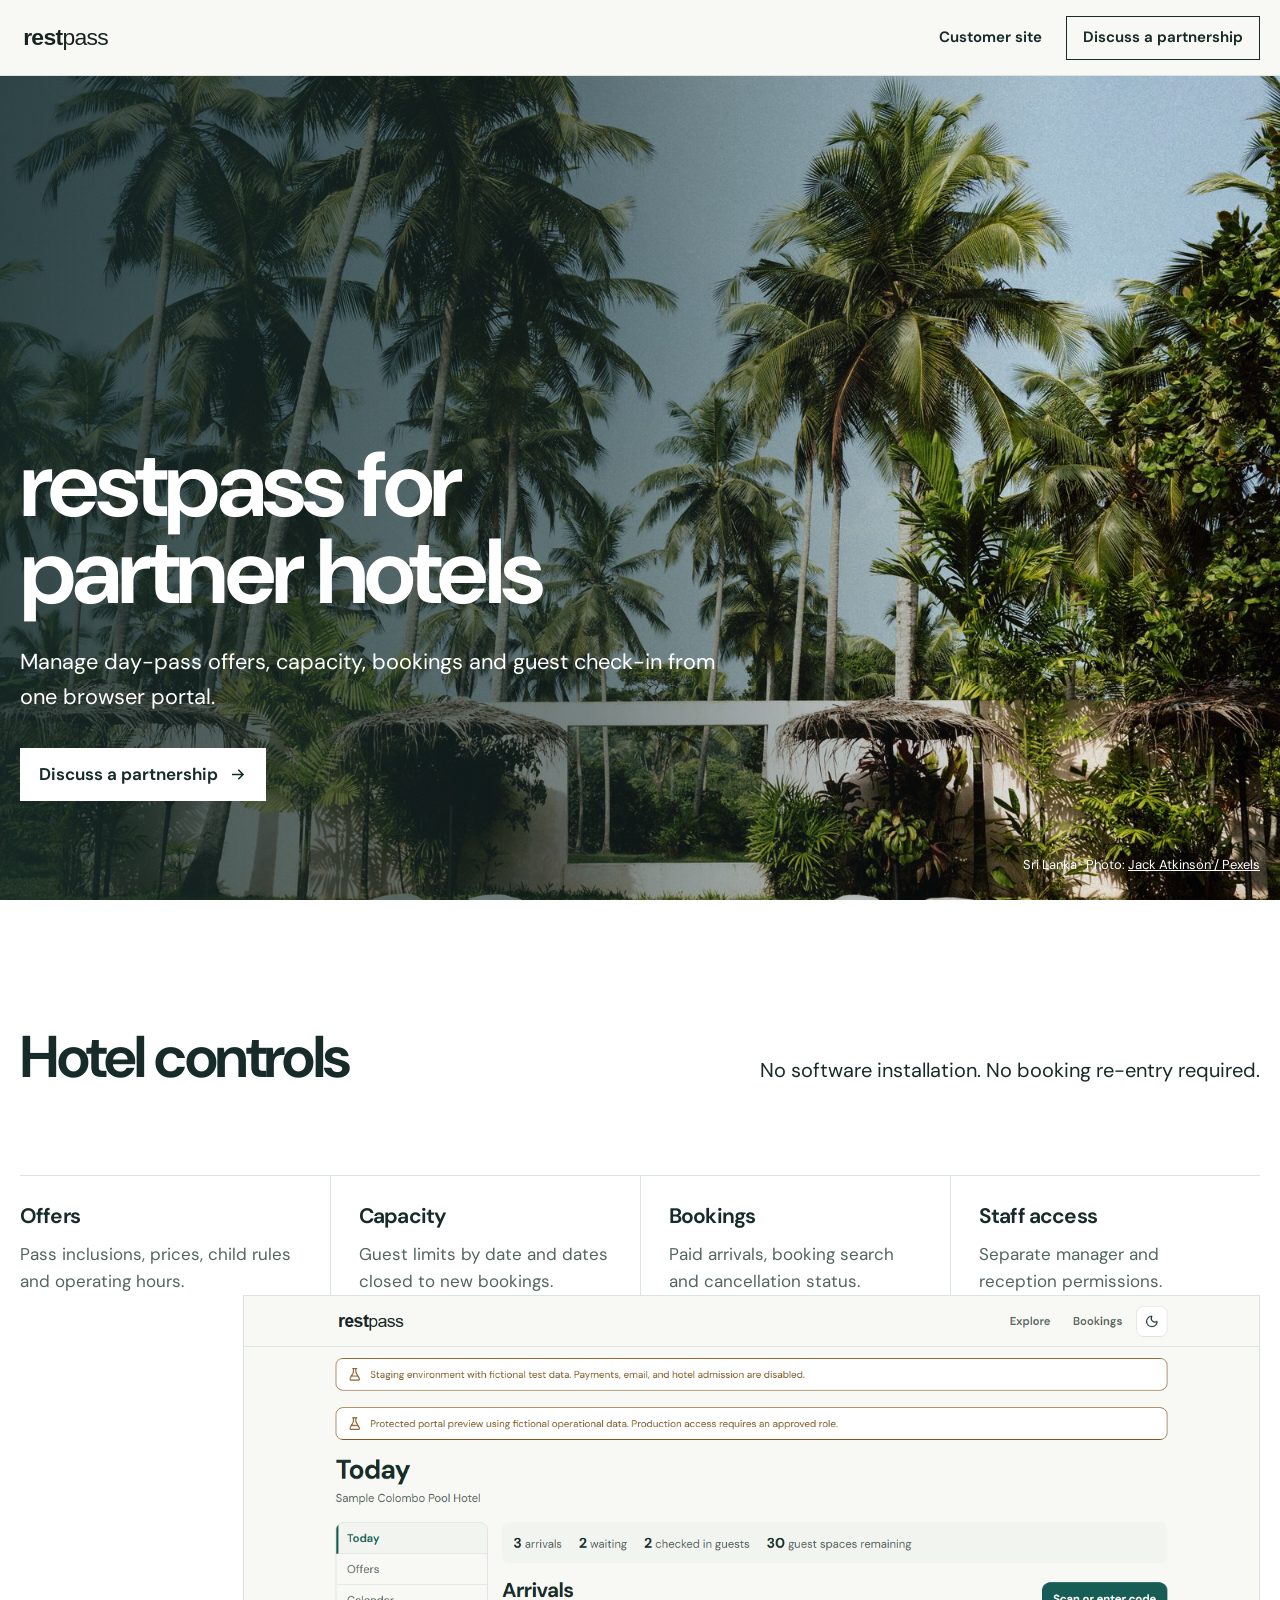
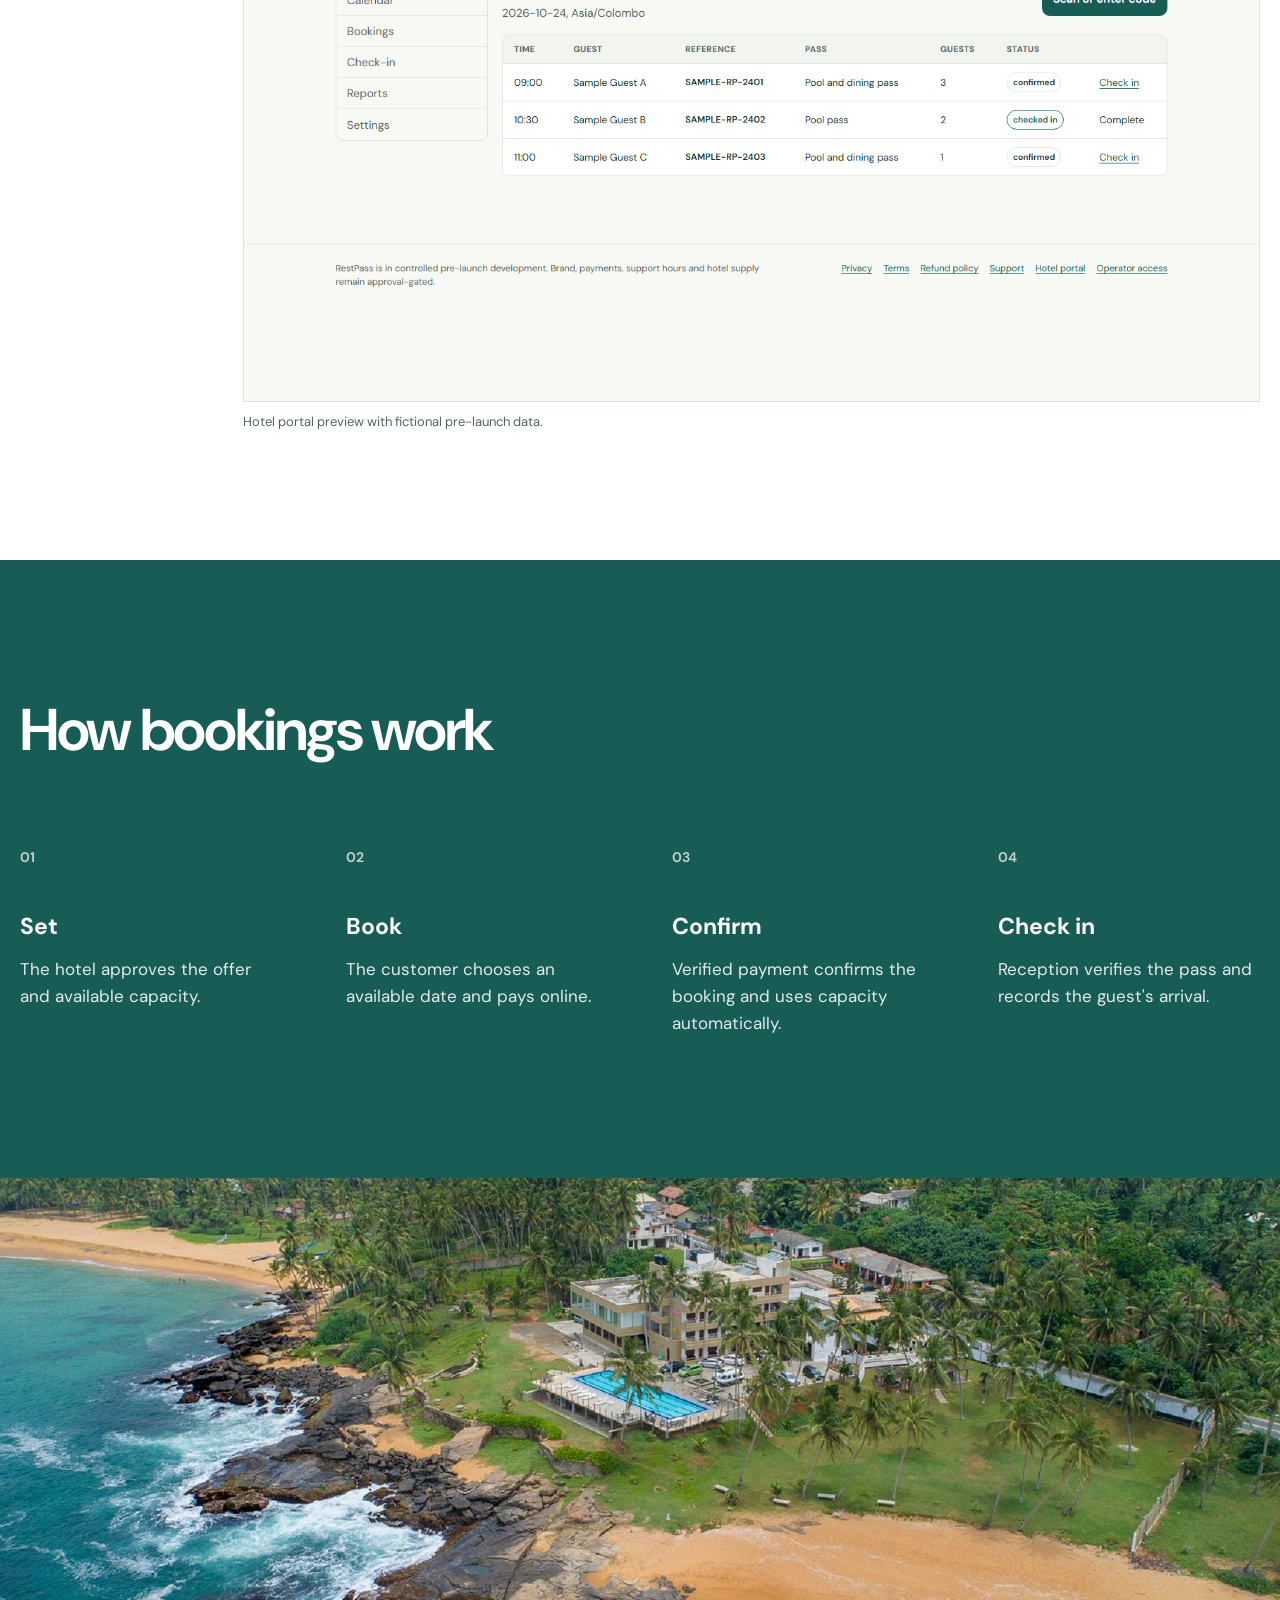
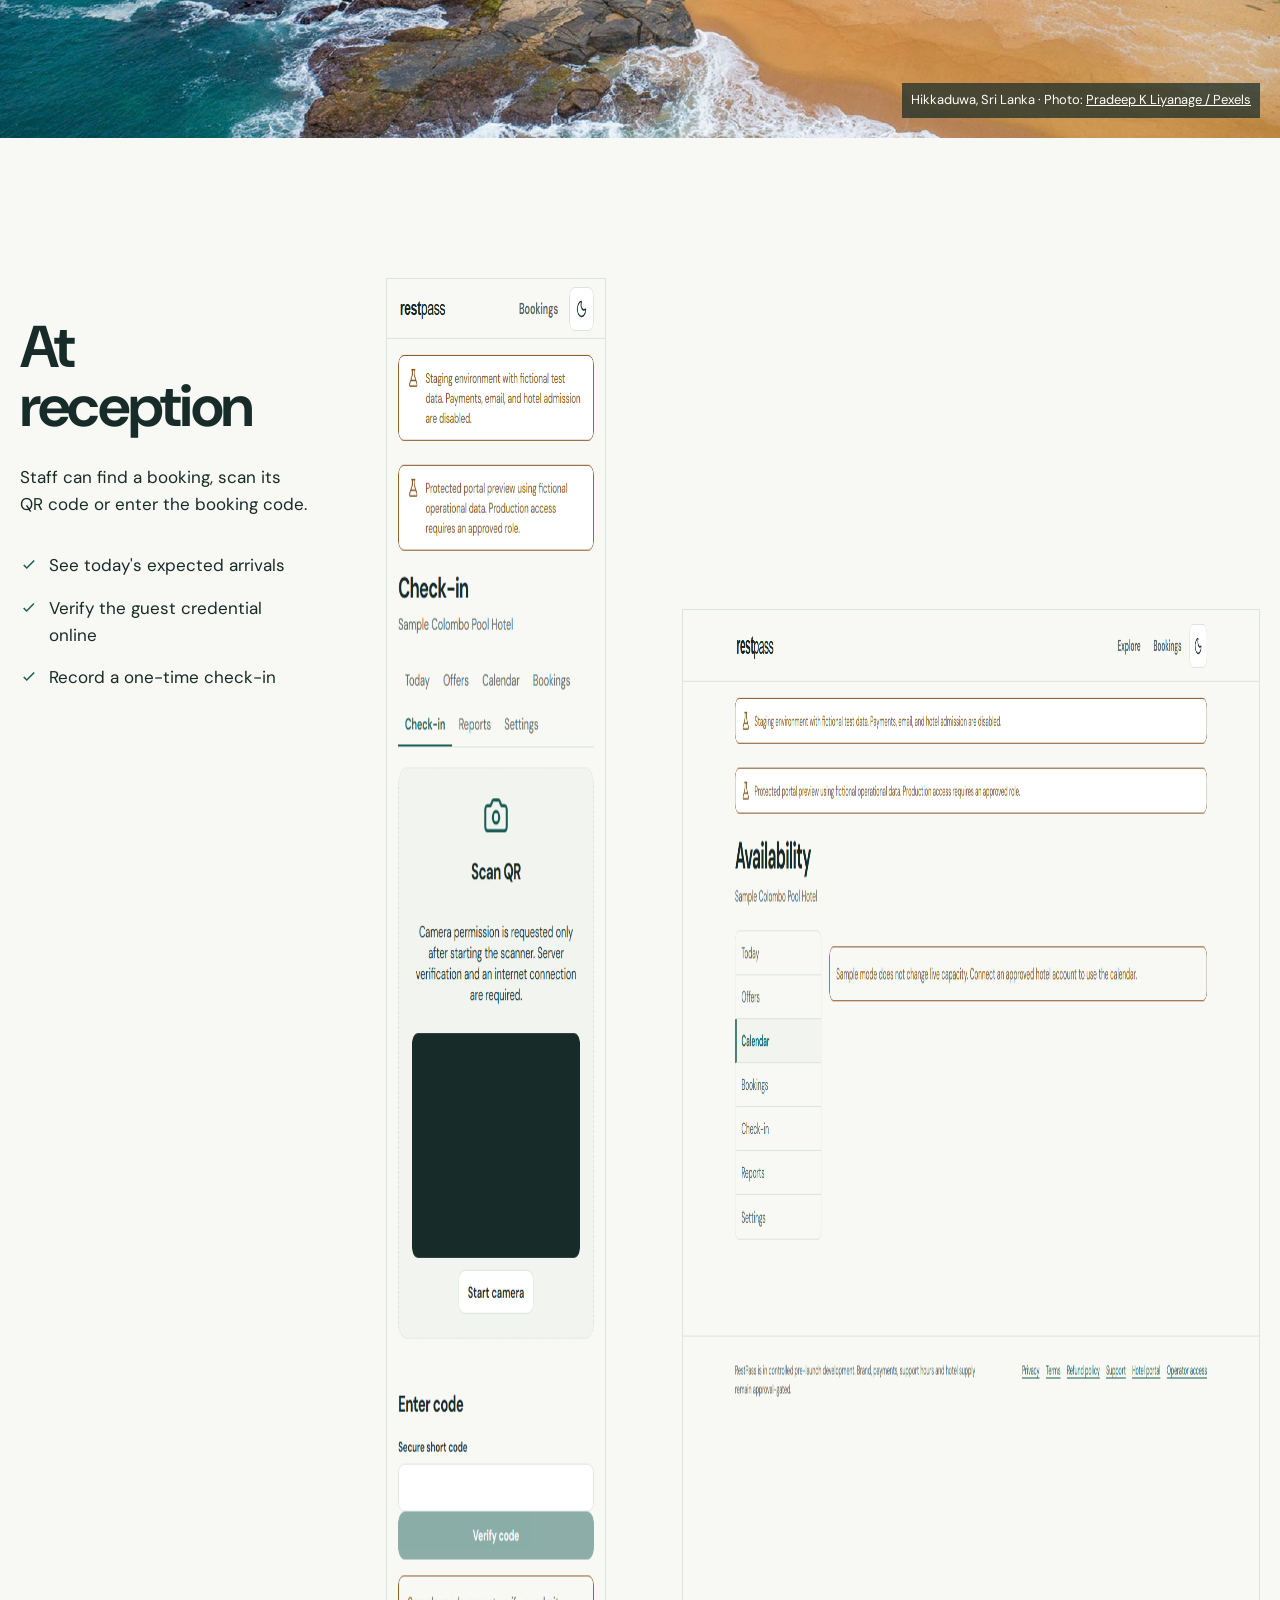
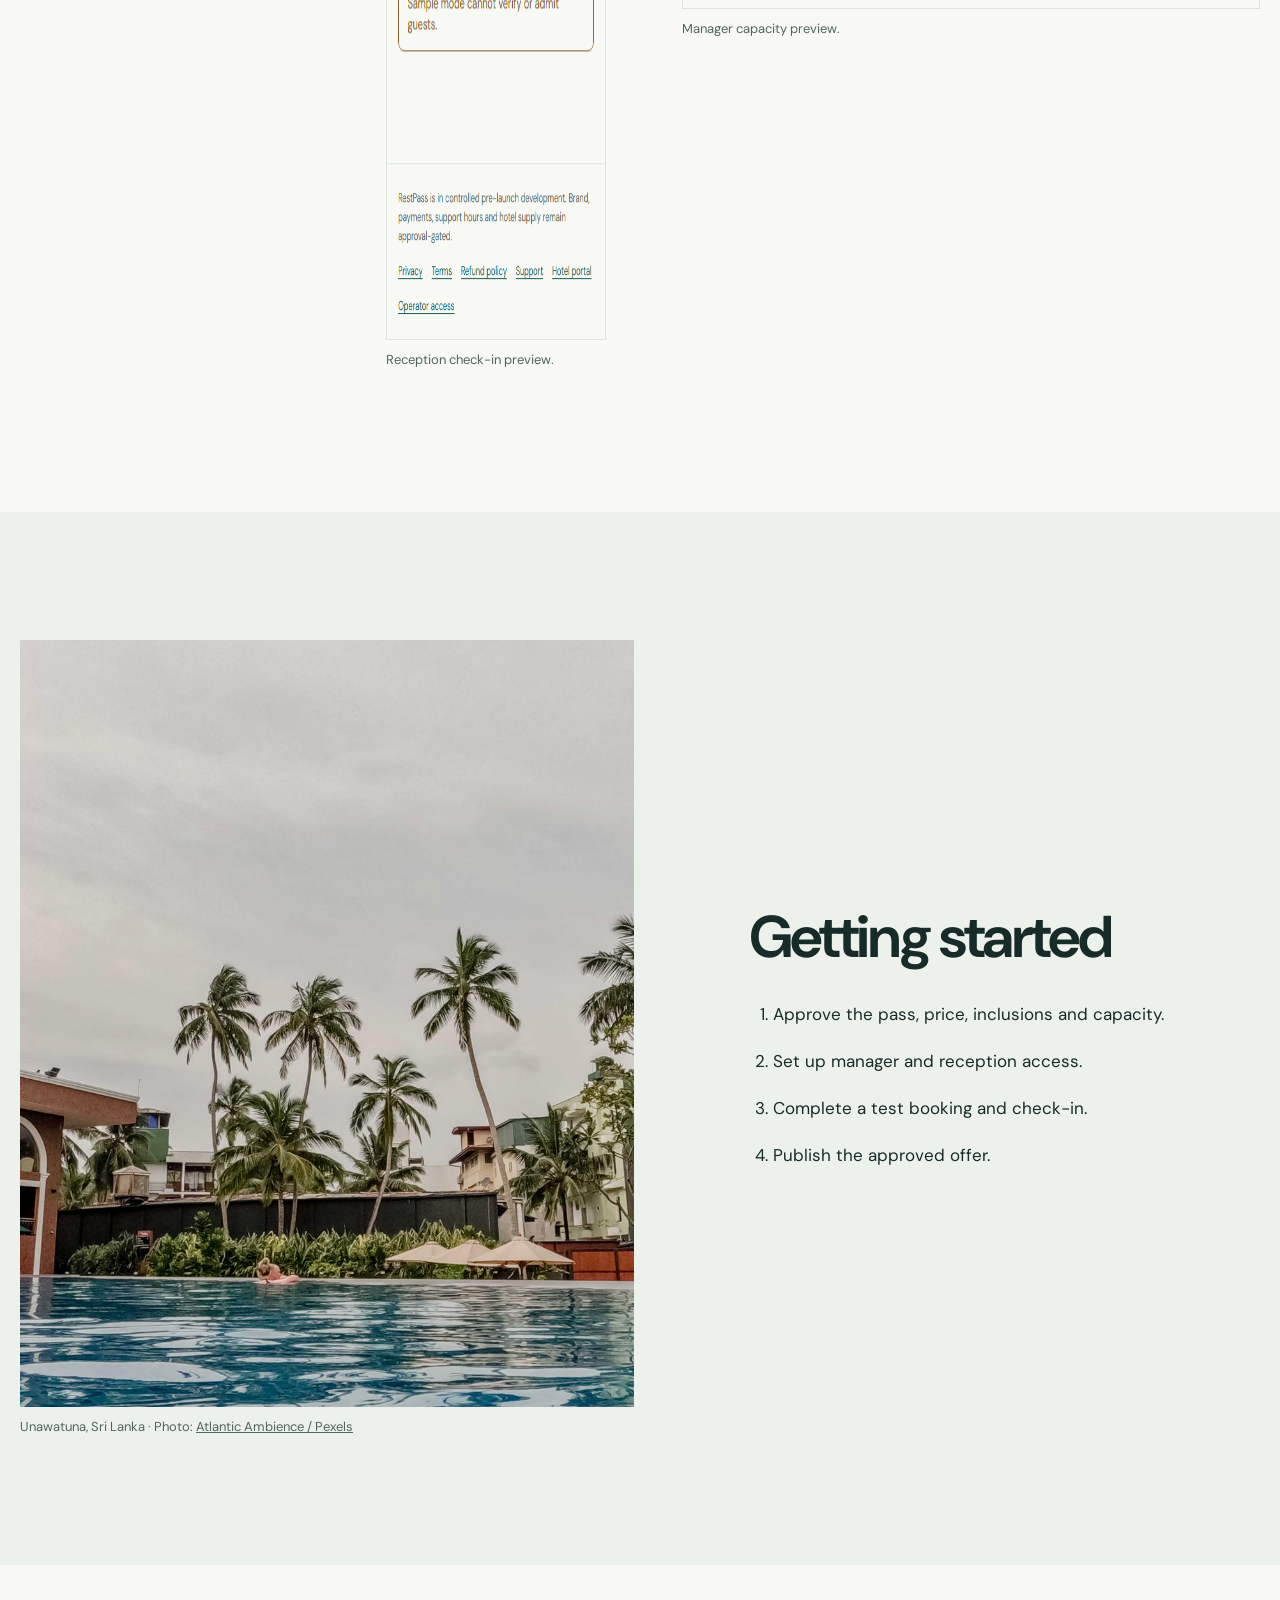
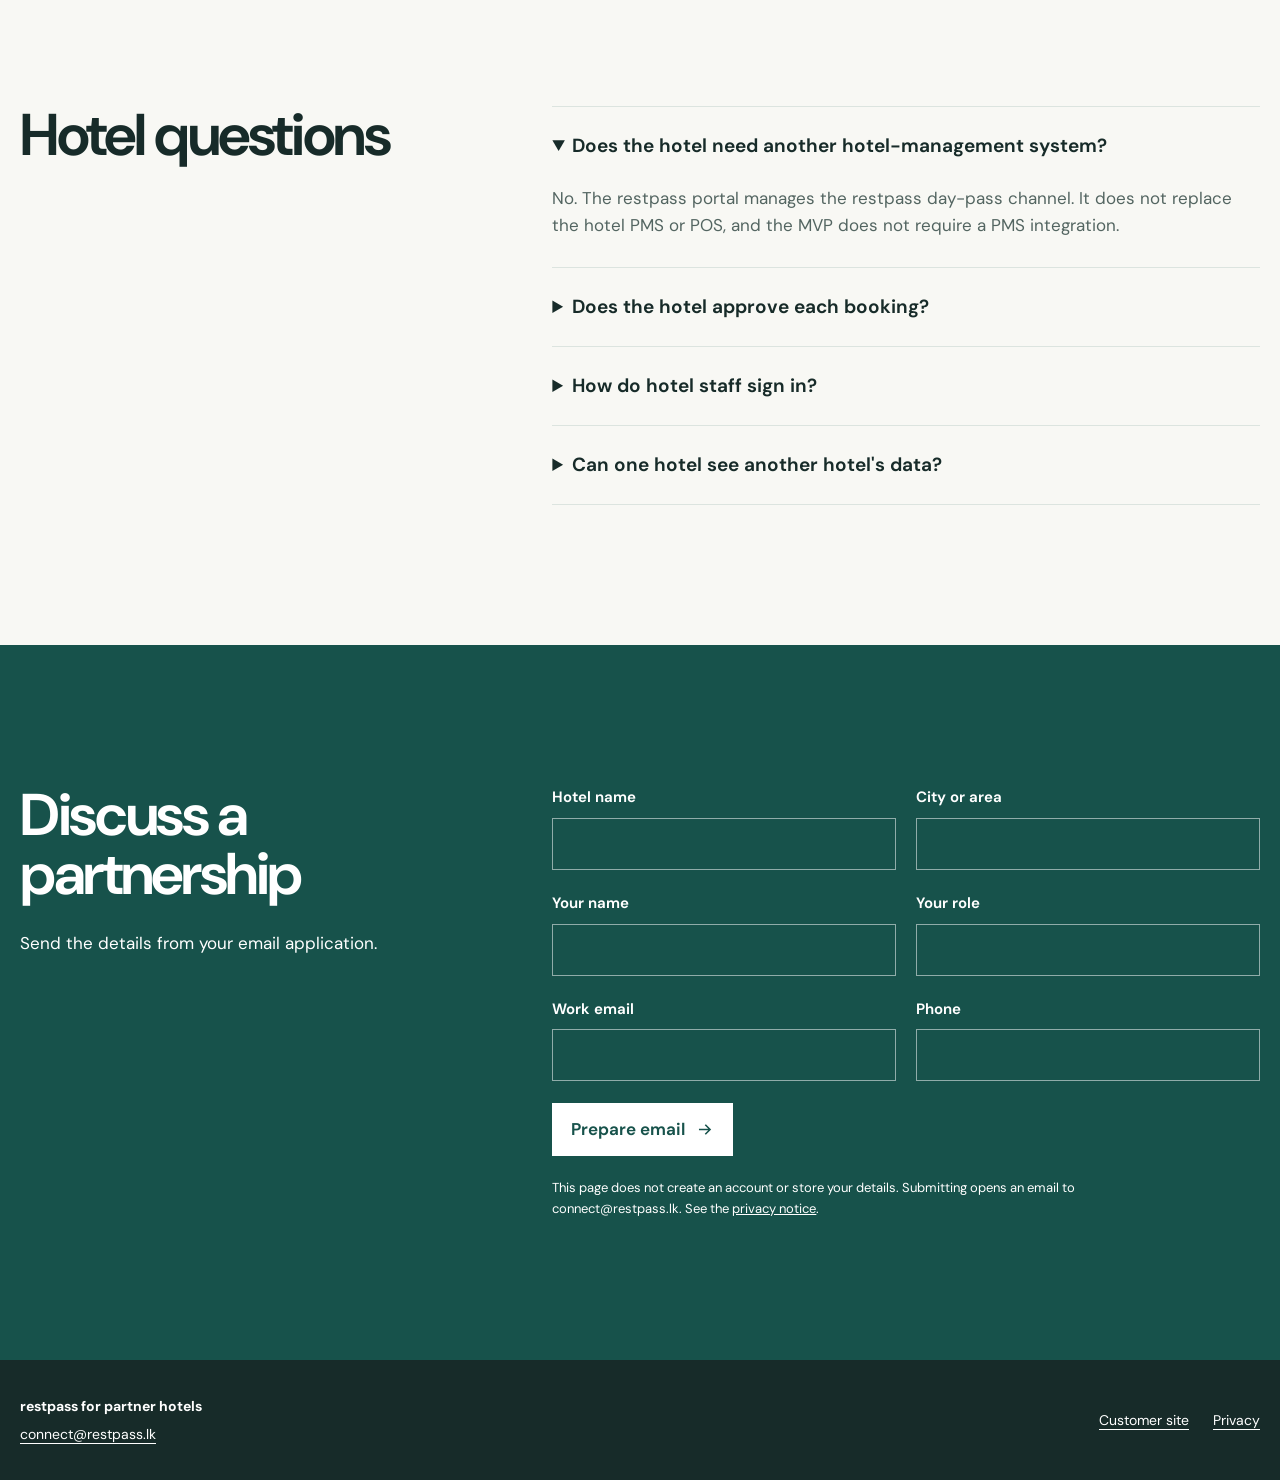
==== partners/index.html @ 86beca71 "feat: publish hotel partner page" ====
<!doctype html>
<html lang="en">
<head>
  <meta charset="utf-8">
  <meta name="viewport" content="width=device-width, initial-scale=1">
  <meta name="theme-color" content="#175d55">
  <meta name="description" content="restpass for partner hotels. Manage day-pass offers, capacity, bookings and guest check-in from one browser portal.">
  <meta property="og:type" content="website">
  <meta property="og:title" content="restpass for partner hotels">
  <meta property="og:description" content="Manage day-pass offers, capacity, bookings and guest check-in from one browser portal.">
  <meta property="og:image" content="https://www.restpass.lk/partners/assets/hotel-sri-lanka-palms-1600x1200.jpg">
  <meta property="og:image:alt" content="Palm-lined garden at a resort in Sri Lanka">
  <meta property="og:url" content="https://www.restpass.lk/partners/">
  <link rel="canonical" href="https://www.restpass.lk/partners/">
  <link rel="icon" href="data:image/svg+xml,%3Csvg xmlns='http://www.w3.org/2000/svg' viewBox='0 0 64 64'%3E%3Crect width='64' height='64' rx='14' fill='%23175d55'/%3E%3Ctext x='32' y='43' text-anchor='middle' font-family='Arial,sans-serif' font-size='35' font-weight='700' fill='white'%3Er%3C/text%3E%3C/svg%3E">
  <title>restpass for partner hotels</title>
  <link rel="preconnect" href="https://fonts.googleapis.com">
  <link rel="preconnect" href="https://fonts.gstatic.com" crossorigin>
  <link href="https://fonts.googleapis.com/css2?family=DM+Sans:wght@400;500;600;700&amp;display=swap" rel="stylesheet">
  <link rel="stylesheet" href="partners.css">
</head>
<body>
  <a class="partner-skip-link" href="#partner-main">Skip to content</a>
  <div class="partner-shell" id="partner-top">
    <header class="partner-header">
      <a class="partner-wordmark" href="/" aria-label="restpass home">
        <img src="assets/restpass-wordmark.svg" width="760" height="180" alt="restpass">
      </a>
      <nav class="partner-nav" aria-label="Hotel partner navigation">
        <a class="partner-nav__secondary" href="/">Customer site</a>
        <a class="partner-nav__action" href="#hotel-partnership">Discuss a partnership</a>
      </nav>
    </header>

    <main class="partner-main" id="partner-main">
      <section class="partner-corporate-hero">
        <picture class="partner-corporate-hero__media">
          <source media="(max-width: 700px)" srcset="assets/hotel-sri-lanka-palms-720x900.jpg">
          <img src="assets/hotel-sri-lanka-palms-1600x1200.jpg" width="1600" height="1200" alt="Palm-lined garden at a resort in Sri Lanka" fetchpriority="high">
        </picture>
        <div class="partner-corporate-hero__shade" aria-hidden="true"></div>
        <div class="partner-corporate-hero__copy">
          <h1>restpass for partner hotels</h1>
          <p>Manage day-pass offers, capacity, bookings and guest check-in from one browser portal.</p>
          <div class="partner-actions">
            <a class="partner-button partner-button--hero" href="#hotel-partnership">Discuss a partnership
              <svg viewBox="0 0 24 24" fill="none" stroke="currentColor" stroke-width="2" aria-hidden="true"><path d="M5 12h14M13 6l6 6-6 6"/></svg>
            </a>
          </div>
        </div>
        <p class="partner-photo-credit">Sri Lanka · Photo: <a href="https://www.pexels.com/photo/palm-trees-in-exotic-resort-24613560/" target="_blank" rel="noopener noreferrer">Jack Atkinson / Pexels</a></p>
      </section>

      <section class="partner-controls partner-pad" aria-labelledby="partner-controls-heading">
        <header>
          <h2 id="partner-controls-heading">Hotel controls</h2>
          <p>No software installation. No booking re-entry required.</p>
        </header>
        <div class="partner-controls__list">
          <article><h3>Offers</h3><p>Pass inclusions, prices, child rules and operating hours.</p></article>
          <article><h3>Capacity</h3><p>Guest limits by date and dates closed to new bookings.</p></article>
          <article><h3>Bookings</h3><p>Paid arrivals, booking search and cancellation status.</p></article>
          <article><h3>Staff access</h3><p>Separate manager and reception permissions.</p></article>
        </div>
        <figure class="partner-controls__portal">
          <img src="assets/portal-today-desktop.png" width="1440" height="1000" alt="restpass hotel portal showing today's paid arrivals" loading="lazy">
          <figcaption>Hotel portal preview with fictional pre-launch data.</figcaption>
        </figure>
      </section>

      <section class="partner-booking partner-pad" aria-labelledby="partner-booking-heading">
        <header><h2 id="partner-booking-heading">How bookings work</h2></header>
        <ol>
          <li><strong>Set</strong><p>The hotel approves the offer and available capacity.</p></li>
          <li><strong>Book</strong><p>The customer chooses an available date and pays online.</p></li>
          <li><strong>Confirm</strong><p>Verified payment confirms the booking and uses capacity automatically.</p></li>
          <li><strong>Check in</strong><p>Reception verifies the pass and records the guest's arrival.</p></li>
        </ol>
      </section>

      <figure class="partner-property-image">
        <picture>
          <source media="(max-width: 700px)" srcset="assets/hotel-hikkaduwa-aerial-720x960.jpg">
          <img src="assets/hotel-hikkaduwa-aerial-1920x1200.jpg" width="1920" height="1200" alt="Aerial view of a hotel and coastline in Hikkaduwa, Sri Lanka" loading="lazy">
        </picture>
        <figcaption>Hikkaduwa, Sri Lanka · Photo: <a href="https://www.pexels.com/photo/aerial-view-of-new-ocean-hill-hotel-and-coast-hikkaduwa-sri-lanka-10256408/" target="_blank" rel="noopener noreferrer">Pradeep K Liyanage / Pexels</a></figcaption>
      </figure>

      <section class="partner-operations partner-pad" aria-labelledby="reception-heading">
        <div>
          <h2 id="reception-heading">At reception</h2>
          <p>Staff can find a booking, scan its QR code or enter the booking code.</p>
          <ul>
            <li><svg viewBox="0 0 24 24" fill="none" stroke="currentColor" stroke-width="2" aria-hidden="true"><path d="m5 12 4 4L19 6"/></svg>See today's expected arrivals</li>
            <li><svg viewBox="0 0 24 24" fill="none" stroke="currentColor" stroke-width="2" aria-hidden="true"><path d="m5 12 4 4L19 6"/></svg>Verify the guest credential online</li>
            <li><svg viewBox="0 0 24 24" fill="none" stroke="currentColor" stroke-width="2" aria-hidden="true"><path d="m5 12 4 4L19 6"/></svg>Record a one-time check-in</li>
          </ul>
        </div>
        <figure>
          <img src="assets/portal-check-in-mobile.png" width="390" height="1662" alt="Mobile hotel portal check-in screen with QR and booking-code options" loading="lazy">
          <figcaption>Reception check-in preview.</figcaption>
        </figure>
        <figure>
          <img src="assets/portal-calendar-desktop.png" width="1440" height="1000" alt="Hotel portal calendar for day-pass capacity" loading="lazy">
          <figcaption>Manager capacity preview.</figcaption>
        </figure>
      </section>

      <section class="partner-start partner-pad" aria-labelledby="getting-started-heading">
        <figure class="partner-start__image">
          <picture>
            <source media="(max-width: 700px)" srcset="assets/hotel-unawatuna-pool-720x900.jpg">
            <img src="assets/hotel-unawatuna-pool-1600x1200.jpg" width="1600" height="1200" alt="Pool at a resort in Unawatuna, Sri Lanka" loading="lazy">
          </picture>
          <figcaption>Unawatuna, Sri Lanka · Photo: <a href="https://www.pexels.com/photo/brown-wooden-house-near-swimming-pool-12061246/" target="_blank" rel="noopener noreferrer">Atlantic Ambience / Pexels</a></figcaption>
        </figure>
        <div class="partner-start__copy">
          <h2 id="getting-started-heading">Getting started</h2>
          <ol>
            <li>Approve the pass, price, inclusions and capacity.</li>
            <li>Set up manager and reception access.</li>
            <li>Complete a test booking and check-in.</li>
            <li>Publish the approved offer.</li>
          </ol>
        </div>
      </section>

      <section class="partner-faq partner-pad" aria-labelledby="hotel-questions-heading">
        <header><h2 id="hotel-questions-heading">Hotel questions</h2></header>
        <div>
          <details open><summary>Does the hotel need another hotel-management system?</summary><p>No. The restpass portal manages the restpass day-pass channel. It does not replace the hotel PMS or POS, and the MVP does not require a PMS integration.</p></details>
          <details><summary>Does the hotel approve each booking?</summary><p>No. The hotel approves the offer and capacity in advance. Eligible paid bookings confirm automatically while capacity is available.</p></details>
          <details><summary>How do hotel staff sign in?</summary><p>Approved staff use their individual work email. Access is assigned by hotel and role. There is no public hotel self-registration.</p></details>
          <details><summary>Can one hotel see another hotel's data?</summary><p>No. Hotel membership and role are checked on the server, and database access is limited to the approved hotel.</p></details>
        </div>
      </section>

      <section class="partner-application partner-pad" id="hotel-partnership" aria-labelledby="partnership-heading">
        <div><h2 id="partnership-heading">Discuss a partnership</h2><p>Send the details from your email application.</p></div>
        <form class="partner-application__form" id="partnerApplication">
          <label>Hotel name<input name="hotelName" autocomplete="organization" required></label>
          <label>City or area<input name="city" autocomplete="address-level2" required></label>
          <label>Your name<input name="contactName" autocomplete="name" required></label>
          <label>Your role<input name="role" autocomplete="organization-title" required></label>
          <label>Work email<input name="email" type="email" autocomplete="email" required></label>
          <label>Phone<input name="phone" type="tel" autocomplete="tel" required></label>
          <button class="partner-button partner-button--light" type="submit">Prepare email
            <svg viewBox="0 0 24 24" fill="none" stroke="currentColor" stroke-width="2" aria-hidden="true"><path d="M5 12h14M13 6l6 6-6 6"/></svg>
          </button>
          <p class="partner-form-note">This page does not create an account or store your details. Submitting opens an email to connect@restpass.lk. See the <a href="/privacy.html">privacy notice</a>.</p>
        </form>
      </section>
    </main>

    <footer class="partner-footer">
      <div>
        <strong>restpass for partner hotels</strong>
        <a href="mailto:connect@restpass.lk">connect@restpass.lk</a>
      </div>
      <nav aria-label="Partner footer navigation">
        <a href="/">Customer site</a>
        <a href="/privacy.html">Privacy</a>
      </nav>
    </footer>
  </div>

  <script>
    document.getElementById('partnerApplication').addEventListener('submit', function (event) {
      event.preventDefault();
      const data = new FormData(event.currentTarget);
      const hotelName = String(data.get('hotelName') || '').trim();
      const body = [
        'Hello restpass,',
        '',
        'I would like to discuss a hotel partnership.',
        '',
        'Hotel: ' + hotelName,
        'City: ' + String(data.get('city') || '').trim(),
        'Contact: ' + String(data.get('contactName') || '').trim(),
        'Role: ' + String(data.get('role') || '').trim(),
        'Work email: ' + String(data.get('email') || '').trim(),
        'Phone: ' + String(data.get('phone') || '').trim()
      ].join('\n');
      window.location.href = 'mailto:connect@restpass.lk?subject=' + encodeURIComponent('Hotel partnership enquiry: ' + hotelName) + '&body=' + encodeURIComponent(body);
    });
  </script>
</body>
</html>
---- partners/partners.css ----
:root {
  --color-bg: #f8f8f4;
  --color-surface: #ffffff;
  --color-surface-raised: #edf1eb;
  --color-text: #172b29;
  --color-text-muted: #536561;
  --color-brand: #175d55;
  --color-on-brand: #ffffff;
  --color-border: #dce4df;
  --color-accent: #8b5734;
  color-scheme: light;
  font-family: "DM Sans", system-ui, -apple-system, "Segoe UI", sans-serif;
  font-synthesis: none;
  font-optical-sizing: auto;
  background: var(--color-bg);
}

* { box-sizing: border-box; }
html { scroll-behavior: smooth; }
body { margin: 0; background: var(--color-bg); color: var(--color-text); }
button,
input { font: inherit; }
.partner-skip-link {
  position: fixed;
  top: 10px;
  left: 10px;
  z-index: 100;
  transform: translateY(-180%);
  padding: 10px 14px;
  background: var(--color-surface);
  color: var(--color-text);
}
.partner-skip-link:focus { transform: translateY(0); }

.partner-shell {
  --partner-paper: var(--color-bg);
  --partner-surface: var(--color-surface);
  --partner-soft: var(--color-surface-raised);
  --partner-ink: var(--color-text);
  --partner-muted: var(--color-text-muted);
  --partner-green: var(--color-brand);
  --partner-green-dark: color-mix(in srgb, var(--color-brand) 78%, var(--color-text));
  --partner-light: var(--color-on-brand);
  --partner-line: var(--color-border);
  --partner-edge: max(20px, calc((100vw - 1440px) / 2 + 40px));
  min-height: 100vh;
  background: var(--partner-paper);
  color: var(--partner-ink);
  font-size: 17px;
  line-height: 1.58;
  overflow: clip;
}

.partner-shell *,
.partner-shell *::before,
.partner-shell *::after { box-sizing: border-box; }

.partner-shell h1,
.partner-shell h2,
.partner-shell h3,
.partner-shell p,
.partner-shell figure { margin-top: 0; }

.partner-shell h1,
.partner-shell h2,
.partner-shell h3 {
  color: inherit;
  font-weight: 650;
  letter-spacing: -.04em;
}

.partner-shell h1 { line-height: .94; }
.partner-shell h2 { font-size: clamp(36px, 4.6vw, 68px); line-height: 1; }
.partner-shell h3 { font-size: 21px; line-height: 1.2; }
.partner-shell p { max-width: 62ch; }
.partner-shell a { color: inherit; }
.partner-shell img { display: block; max-width: 100%; }
.partner-pad { padding-inline: var(--partner-edge); }

.partner-header {
  min-height: 76px;
  padding: 14px var(--partner-edge);
  display: flex;
  align-items: center;
  justify-content: space-between;
  gap: 24px;
  border-bottom: 1px solid var(--partner-line);
  background: var(--partner-paper);
}

.partner-wordmark { display: inline-flex; flex: 0 0 auto; }
.partner-wordmark img { width: 132px; height: auto; }
.partner-nav { display: flex; align-items: center; gap: 24px; }
.partner-nav a {
  min-height: 44px;
  display: inline-flex;
  align-items: center;
  justify-content: center;
  font-size: 15px;
  font-weight: 650;
  text-decoration: none;
}
.partner-nav__action { padding: 0 16px; border: 1px solid currentColor; }
.partner-main { min-height: 60vh; }

.partner-corporate-hero {
  position: relative;
  min-height: calc(100svh - 76px);
  display: flex;
  align-items: flex-end;
  background: var(--partner-ink);
  color: var(--partner-light);
  isolation: isolate;
}
.partner-corporate-hero__media,
.partner-corporate-hero__media img,
.partner-corporate-hero__shade {
  position: absolute;
  inset: 0;
  width: 100%;
  height: 100%;
}
.partner-corporate-hero__media { z-index: -2; }
.partner-corporate-hero__media img { max-width: none; object-fit: cover; object-position: center 56%; }
.partner-corporate-hero__shade {
  z-index: -1;
  background: linear-gradient(90deg, color-mix(in srgb, var(--partner-ink) 84%, transparent), color-mix(in srgb, var(--partner-ink) 58%, transparent) 46%, color-mix(in srgb, var(--partner-ink) 8%, transparent) 82%);
}
.partner-corporate-hero__copy {
  width: min(760px, 70vw);
  padding: clamp(84px, 12vh, 150px) var(--partner-edge) clamp(88px, 11vh, 140px);
}
.partner-corporate-hero__copy h1 {
  max-width: 8.5ch;
  margin-bottom: 30px;
  font-size: clamp(62px, 7.2vw, 108px);
}
.partner-corporate-hero__copy > p { margin-bottom: 34px; font-size: clamp(19px, 1.7vw, 24px); }
.partner-photo-credit {
  position: absolute;
  right: var(--partner-edge);
  bottom: 24px;
  margin: 0;
  font-size: 13px;
  text-align: right;
}
.partner-actions { display: flex; flex-wrap: wrap; align-items: center; gap: 14px 24px; }
.partner-button {
  min-height: 52px;
  width: fit-content;
  padding: 12px 18px;
  border: 1px solid var(--partner-green);
  border-radius: 0;
  background: var(--partner-green);
  color: var(--partner-light);
  display: inline-flex;
  align-items: center;
  justify-content: center;
  gap: 10px;
  font: inherit;
  font-weight: 650;
  text-decoration: none;
  cursor: pointer;
}
.partner-shell a.partner-button { color: var(--partner-light); }
.partner-button svg,
.partner-text-link svg { width: 19px; height: 19px; flex: 0 0 auto; }
.partner-text-link {
  min-height: 44px;
  width: fit-content;
  display: inline-flex;
  align-items: center;
  gap: 9px;
  font-weight: 650;
  text-underline-offset: 5px;
}
.partner-shell a.partner-button--hero { border-color: var(--partner-light); background: var(--partner-light); color: var(--partner-ink); }
.partner-corporate-hero .partner-text-link { color: var(--partner-light); }
.partner-controls__portal figcaption,
.partner-operations figcaption {
  margin-top: 10px;
  color: var(--partner-muted);
  font-size: 13px;
}

.partner-controls {
  padding-block: clamp(84px, 10vw, 140px);
  background: var(--partner-surface);
}
.partner-controls > header {
  margin-bottom: clamp(54px, 7vw, 88px);
  display: grid;
  grid-template-columns: 1fr 1fr;
  gap: 32px;
  align-items: end;
}
.partner-controls > header h2,
.partner-controls > header p { margin-bottom: 0; }
.partner-controls > header p { justify-self: end; font-size: 20px; }
.partner-controls__list {
  display: grid;
  grid-template-columns: repeat(4, minmax(0, 1fr));
  gap: 0;
  border-top: 1px solid var(--partner-line);
}
.partner-controls__list article { padding: 28px 28px 0 0; }
.partner-controls__list article + article { padding-left: 28px; border-left: 1px solid var(--partner-line); }
.partner-controls__list h3 { margin-bottom: 12px; }
.partner-controls__list p { margin-bottom: 0; color: var(--partner-muted); }
.partner-controls__portal { width: min(82%, 1160px); margin: clamp(68px, 8vw, 112px) 0 0 auto; }
.partner-controls__portal img { width: 100%; height: auto; border: 1px solid var(--partner-line); }

.partner-property-image { position: relative; margin: 0; background: var(--partner-ink); }
.partner-property-image picture { display: block; aspect-ratio: 16 / 7; overflow: hidden; }
.partner-property-image img { width: 100%; height: 100%; max-width: none; object-fit: cover; object-position: center 54%; }
.partner-property-image figcaption {
  position: absolute;
  right: var(--partner-edge);
  bottom: 20px;
  margin: 0;
  padding: 7px 9px;
  background: color-mix(in srgb, var(--partner-ink) 72%, transparent);
  color: var(--partner-light);
  font-size: 13px;
}

.partner-booking {
  padding-block: clamp(92px, 11vw, 156px);
  background: var(--partner-green);
  color: var(--partner-light);
}
.partner-booking header { margin-bottom: clamp(52px, 7vw, 86px); }
.partner-booking h2 { margin-bottom: 0; }
.partner-booking ol {
  margin: 0;
  padding: 0;
  display: grid;
  grid-template-columns: repeat(4, minmax(0, 1fr));
  gap: clamp(30px, 5vw, 76px);
  list-style: none;
  counter-reset: booking-step;
}
.partner-booking li { counter-increment: booking-step; }
.partner-booking li::before {
  content: counter(booking-step, decimal-leading-zero);
  display: block;
  margin-bottom: 40px;
  font-size: 14px;
  font-weight: 650;
  opacity: .72;
}
.partner-booking strong { display: block; margin-bottom: 12px; font-size: 23px; }
.partner-booking p { margin-bottom: 0; opacity: .88; }

.partner-operations {
  padding-block: clamp(90px, 11vw, 160px);
  display: grid;
  grid-template-columns: minmax(240px, 3fr) minmax(220px, 2fr) minmax(420px, 6fr);
  gap: clamp(36px, 6vw, 96px);
  align-items: center;
}
.partner-operations > div { align-self: start; padding-top: 40px; }
.partner-operations h2 { margin-bottom: 28px; }
.partner-operations ul { margin: 34px 0 0; padding: 0; display: grid; gap: 16px; list-style: none; }
.partner-operations li { display: flex; gap: 11px; align-items: flex-start; }
.partner-operations li svg { width: 18px; height: 18px; margin-top: 4px; color: var(--partner-green); }
.partner-operations figure { margin: 0; }
.partner-operations figure:nth-of-type(1) img {
  width: min(100%, 300px);
  margin-inline: auto;
  border: 1px solid var(--partner-line);
}
.partner-operations figure:nth-of-type(2) img { width: 100%; border: 1px solid var(--partner-line); }

.partner-start {
  padding-block: clamp(84px, 10vw, 140px);
  display: grid;
  grid-template-columns: 6fr 5fr;
  gap: clamp(46px, 9vw, 140px);
  align-items: center;
  background: var(--partner-soft);
}
.partner-start__image { margin: 0; }
.partner-start__image picture { display: block; aspect-ratio: 4 / 5; overflow: hidden; }
.partner-start__image img { width: 100%; height: 100%; max-width: none; object-fit: cover; }
.partner-start__image figcaption { margin-top: 10px; color: var(--partner-muted); font-size: 13px; }
.partner-start__copy { display: grid; gap: 34px; }
.partner-start h2 { margin-bottom: 0; }
.partner-start ol { margin: 0; padding-left: 24px; display: grid; gap: 20px; }

.partner-faq {
  padding-block: clamp(90px, 11vw, 160px);
  display: grid;
  grid-template-columns: 4fr 7fr;
  gap: clamp(50px, 10vw, 160px);
}
.partner-faq h2 { margin-bottom: 0; }
.partner-faq details { border-top: 1px solid var(--partner-line); }
.partner-faq details:last-child { border-bottom: 1px solid var(--partner-line); }
.partner-faq summary {
  padding: 24px 40px 24px 0;
  cursor: pointer;
  font-size: 19px;
  font-weight: 650;
}
.partner-faq details p { margin: 0 0 28px; color: var(--partner-muted); }

.partner-application {
  padding-block: clamp(92px, 11vw, 156px);
  display: grid;
  grid-template-columns: 4fr 7fr;
  gap: clamp(50px, 10vw, 160px);
  background: var(--partner-green-dark);
  color: var(--partner-light);
}
.partner-application h2 { max-width: 8ch; margin-bottom: 26px; }
.partner-application__form { display: grid; grid-template-columns: repeat(2, minmax(0, 1fr)); gap: 22px 20px; }
.partner-application__form label { display: grid; gap: 8px; font-size: 15px; font-weight: 650; }
.partner-application__form input {
  width: 100%;
  min-height: 52px;
  padding: 0 13px;
  border: 1px solid color-mix(in srgb, var(--partner-light) 52%, transparent);
  border-radius: 0;
  background: transparent;
  color: inherit;
  font: inherit;
}
.partner-button--light { border-color: var(--partner-light); background: var(--partner-light); color: var(--partner-green-dark); }
.partner-application__form .partner-button,
.partner-form-note { grid-column: 1 / -1; }
.partner-form-note { margin: 0; font-size: 13px; }

.partner-footer {
  min-height: 120px;
  padding: 30px var(--partner-edge);
  display: flex;
  align-items: center;
  justify-content: space-between;
  gap: 30px;
  background: var(--partner-ink);
  color: var(--partner-light);
  font-size: 14px;
}
.partner-footer > div { display: grid; gap: 5px; }
.partner-footer nav { display: flex; flex-wrap: wrap; gap: 12px 24px; }
.partner-footer a { text-underline-offset: 4px; }

.partner-shell a:focus-visible,
.partner-shell button:focus-visible,
.partner-shell input:focus-visible,
.partner-shell summary:focus-visible {
  outline: 3px solid var(--color-accent);
  outline-offset: 4px;
}

@media (hover: hover) and (pointer: fine) {
  .partner-button:hover { background: color-mix(in srgb, var(--partner-green) 82%, var(--partner-ink)); }
  .partner-button--hero:hover { background: var(--partner-soft); color: var(--partner-ink); }
  .partner-button--light:hover { background: var(--partner-soft); color: var(--partner-green-dark); }
  .partner-nav a:hover,
  .partner-text-link:hover,
  .partner-footer a:hover { text-decoration-thickness: 2px; }
}

@media (prefers-reduced-motion: no-preference) {
  .partner-corporate-hero__media,
  .partner-corporate-hero__copy { animation: partner-enter 520ms cubic-bezier(.22, 1, .36, 1) both; }
  .partner-corporate-hero__media { animation: partner-image-enter 900ms cubic-bezier(.22, 1, .36, 1) both; }
}
@keyframes partner-enter { from { opacity: 0; transform: translateY(12px); } }
@keyframes partner-image-enter { from { opacity: 0; transform: scale(1.025); } }

@media (max-width: 1000px) {
  .partner-controls__list { grid-template-columns: repeat(2, minmax(0, 1fr)); }
  .partner-controls__list article:nth-child(3) { padding-left: 0; border-left: 0; }
  .partner-controls__list article:nth-child(n + 3) { margin-top: 34px; border-top: 1px solid var(--partner-line); }
  .partner-operations { grid-template-columns: 1fr 1fr; }
  .partner-operations > div { grid-column: 1 / -1; max-width: 620px; padding-top: 0; }
  .partner-start,
  .partner-faq,
  .partner-application { grid-template-columns: 1fr 1.4fr; gap: 58px; }
}

@media (max-width: 700px) {
  .partner-shell { --partner-edge: 20px; font-size: 16px; }
  .partner-header { min-height: 68px; padding-block: 10px; }
  .partner-wordmark img { width: 116px; }
  .partner-nav { gap: 6px; }
  .partner-nav__secondary { display: none !important; }
  .partner-nav__action { min-height: 42px !important; padding-inline: 11px; font-size: 14px !important; }
  .partner-corporate-hero { min-height: calc(100svh - 68px); }
  .partner-corporate-hero__media img { object-position: center 54%; }
  .partner-corporate-hero__shade { background: linear-gradient(0deg, color-mix(in srgb, var(--partner-ink) 86%, transparent), color-mix(in srgb, var(--partner-ink) 28%, transparent) 72%); }
  .partner-corporate-hero__copy { width: 100%; padding: 80px 20px 112px; }
  .partner-corporate-hero__copy h1 { max-width: 8.5ch; margin-bottom: 24px; font-size: clamp(48px, 14.5vw, 64px); }
  .partner-corporate-hero__copy > p { margin-bottom: 28px; font-size: 18px; }
  .partner-photo-credit { right: 20px; bottom: 20px; max-width: calc(100% - 40px); }
  .partner-actions { align-items: flex-start; flex-direction: column; }
  .partner-actions .partner-button { width: 100%; }
  .partner-controls > header { grid-template-columns: 1fr; }
  .partner-controls > header p { justify-self: start; }
  .partner-controls__list { grid-template-columns: 1fr; }
  .partner-controls__list article,
  .partner-controls__list article + article,
  .partner-controls__list article:nth-child(3) { padding: 24px 0 0; margin-top: 24px; border-left: 0; border-top: 1px solid var(--partner-line); }
  .partner-controls__list article:first-child { margin-top: 0; border-top: 0; }
  .partner-controls__portal { width: 100%; margin-top: 56px; }
  .partner-booking ol { grid-template-columns: 1fr; gap: 44px; }
  .partner-booking li { display: grid; grid-template-columns: 54px 1fr; gap: 0 14px; }
  .partner-booking li::before { grid-row: 1 / 3; margin: 4px 0 0; }
  .partner-booking strong,
  .partner-booking p { grid-column: 2; }
  .partner-property-image picture { aspect-ratio: 4 / 5; }
  .partner-property-image img { object-position: center; }
  .partner-property-image figcaption { right: 20px; bottom: 16px; left: 20px; text-align: right; }
  .partner-operations { grid-template-columns: minmax(0, .65fr) minmax(0, 1.35fr); gap: 34px 18px; }
  .partner-operations figure:nth-of-type(1) img { width: 100%; }
  .partner-operations figcaption { font-size: 13px; }
  .partner-start,
  .partner-faq,
  .partner-application { grid-template-columns: 1fr; gap: 48px; }
  .partner-start__copy { grid-row: 1; }
  .partner-start__image { grid-row: 2; }
  .partner-application h2 { max-width: none; }
  .partner-application__form { grid-template-columns: 1fr; }
  .partner-application__form .partner-button,
  .partner-form-note { grid-column: 1; }
  .partner-footer { align-items: flex-start; flex-direction: column; }
  .partner-footer nav { display: grid; grid-template-columns: 1fr 1fr; }
}

@media print {
  .partner-header,
  .partner-footer { display: none !important; }
}
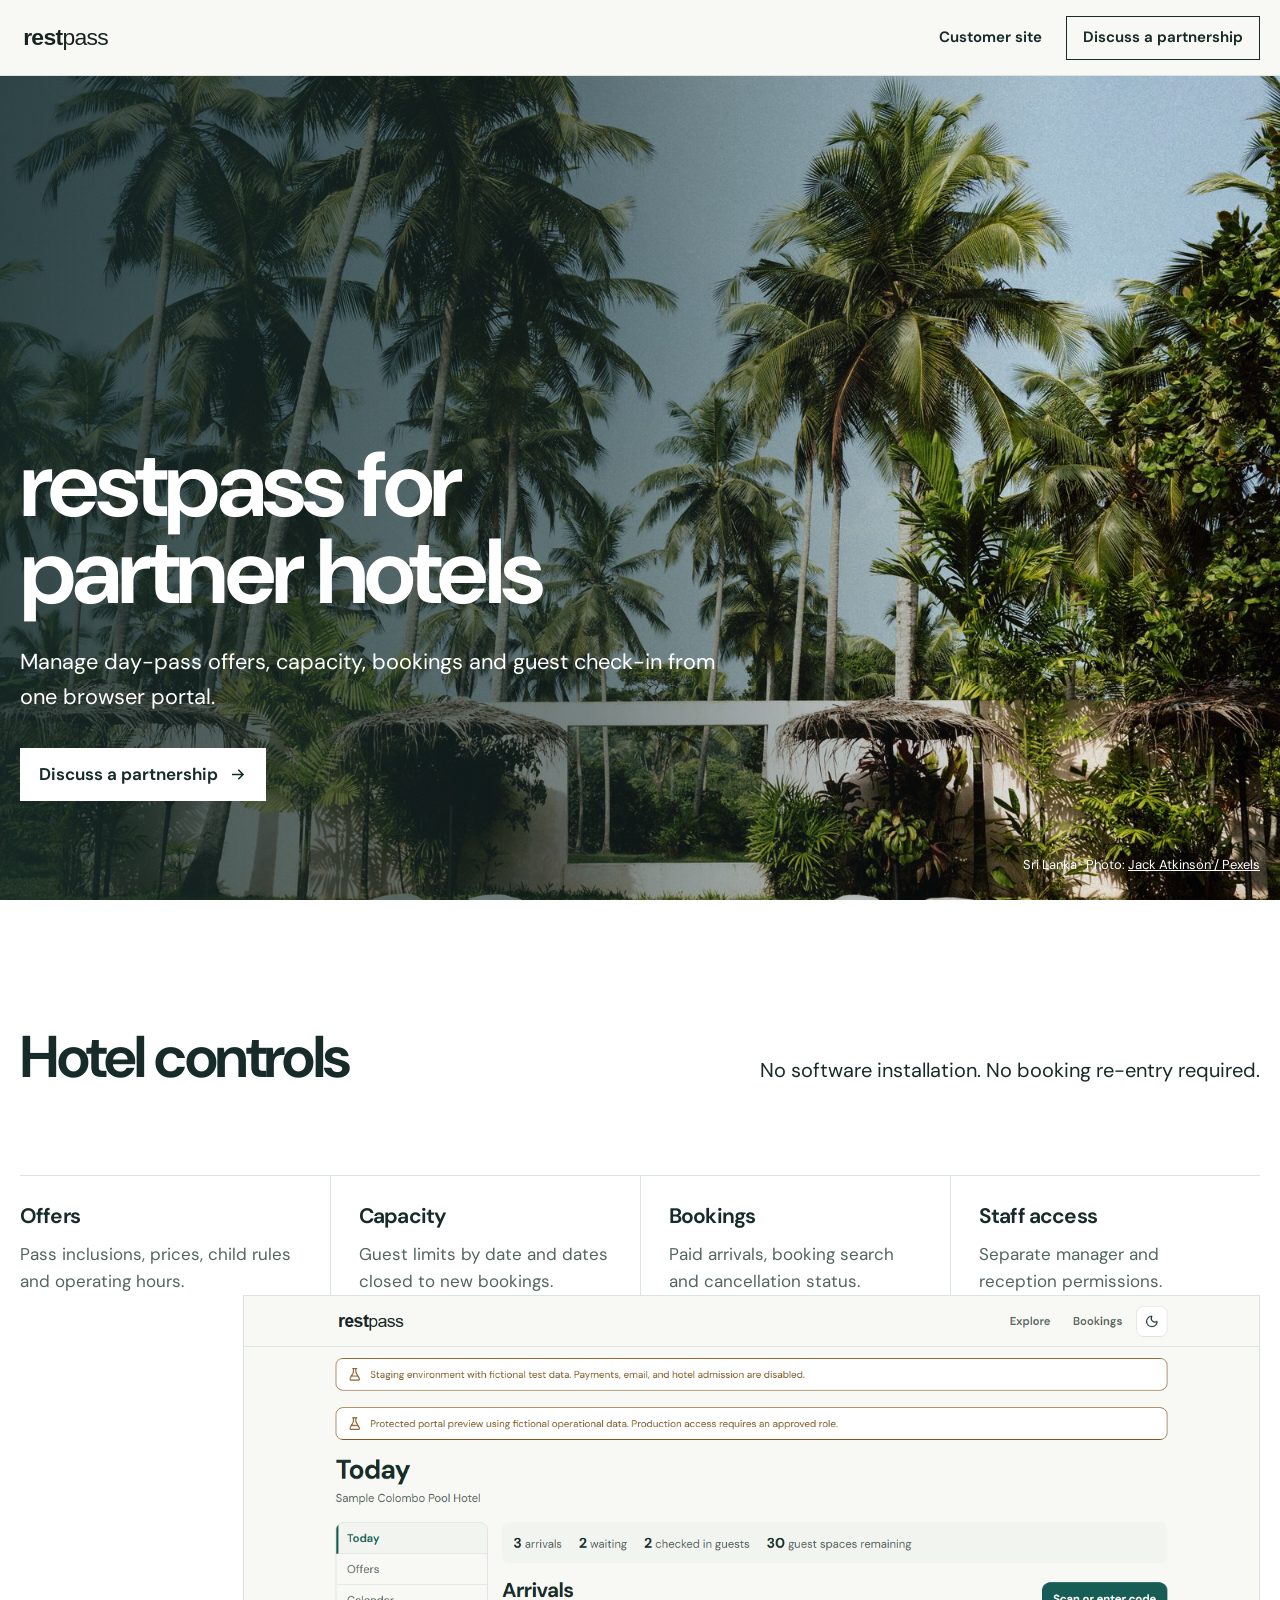
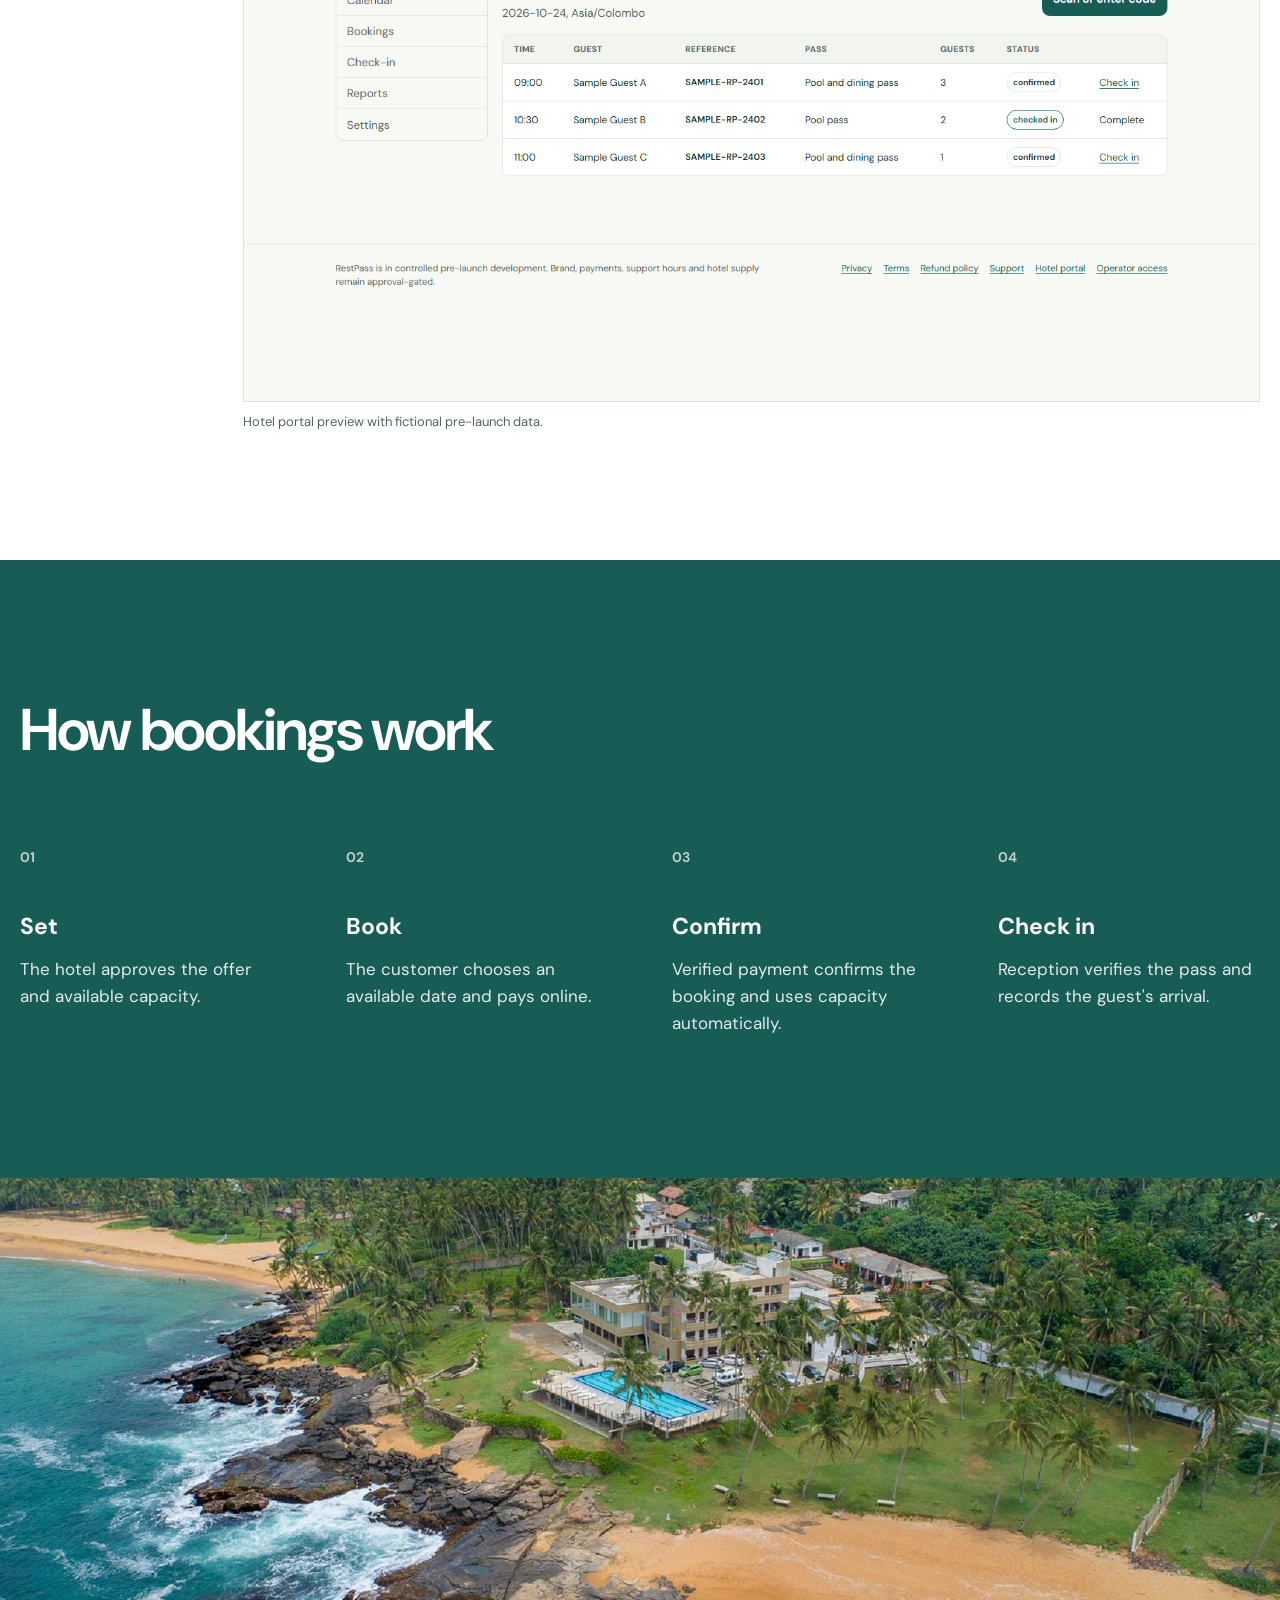
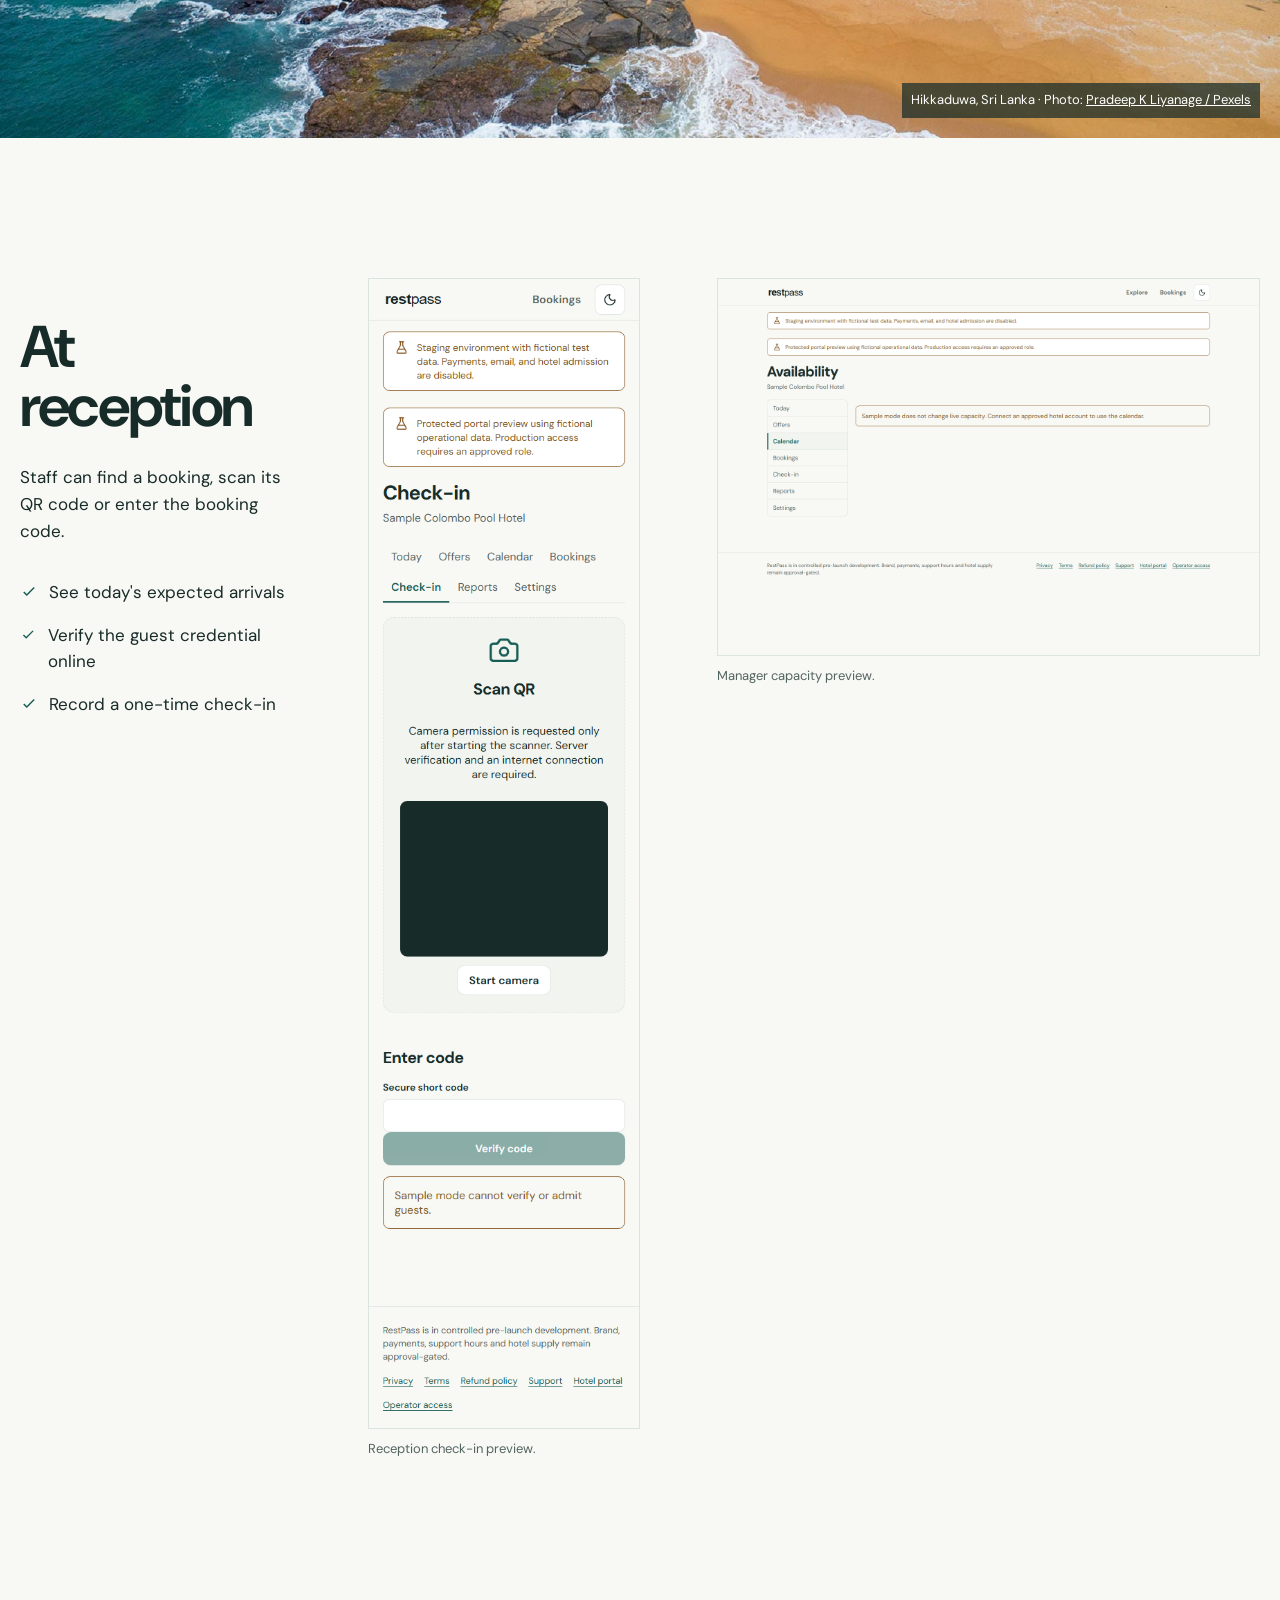
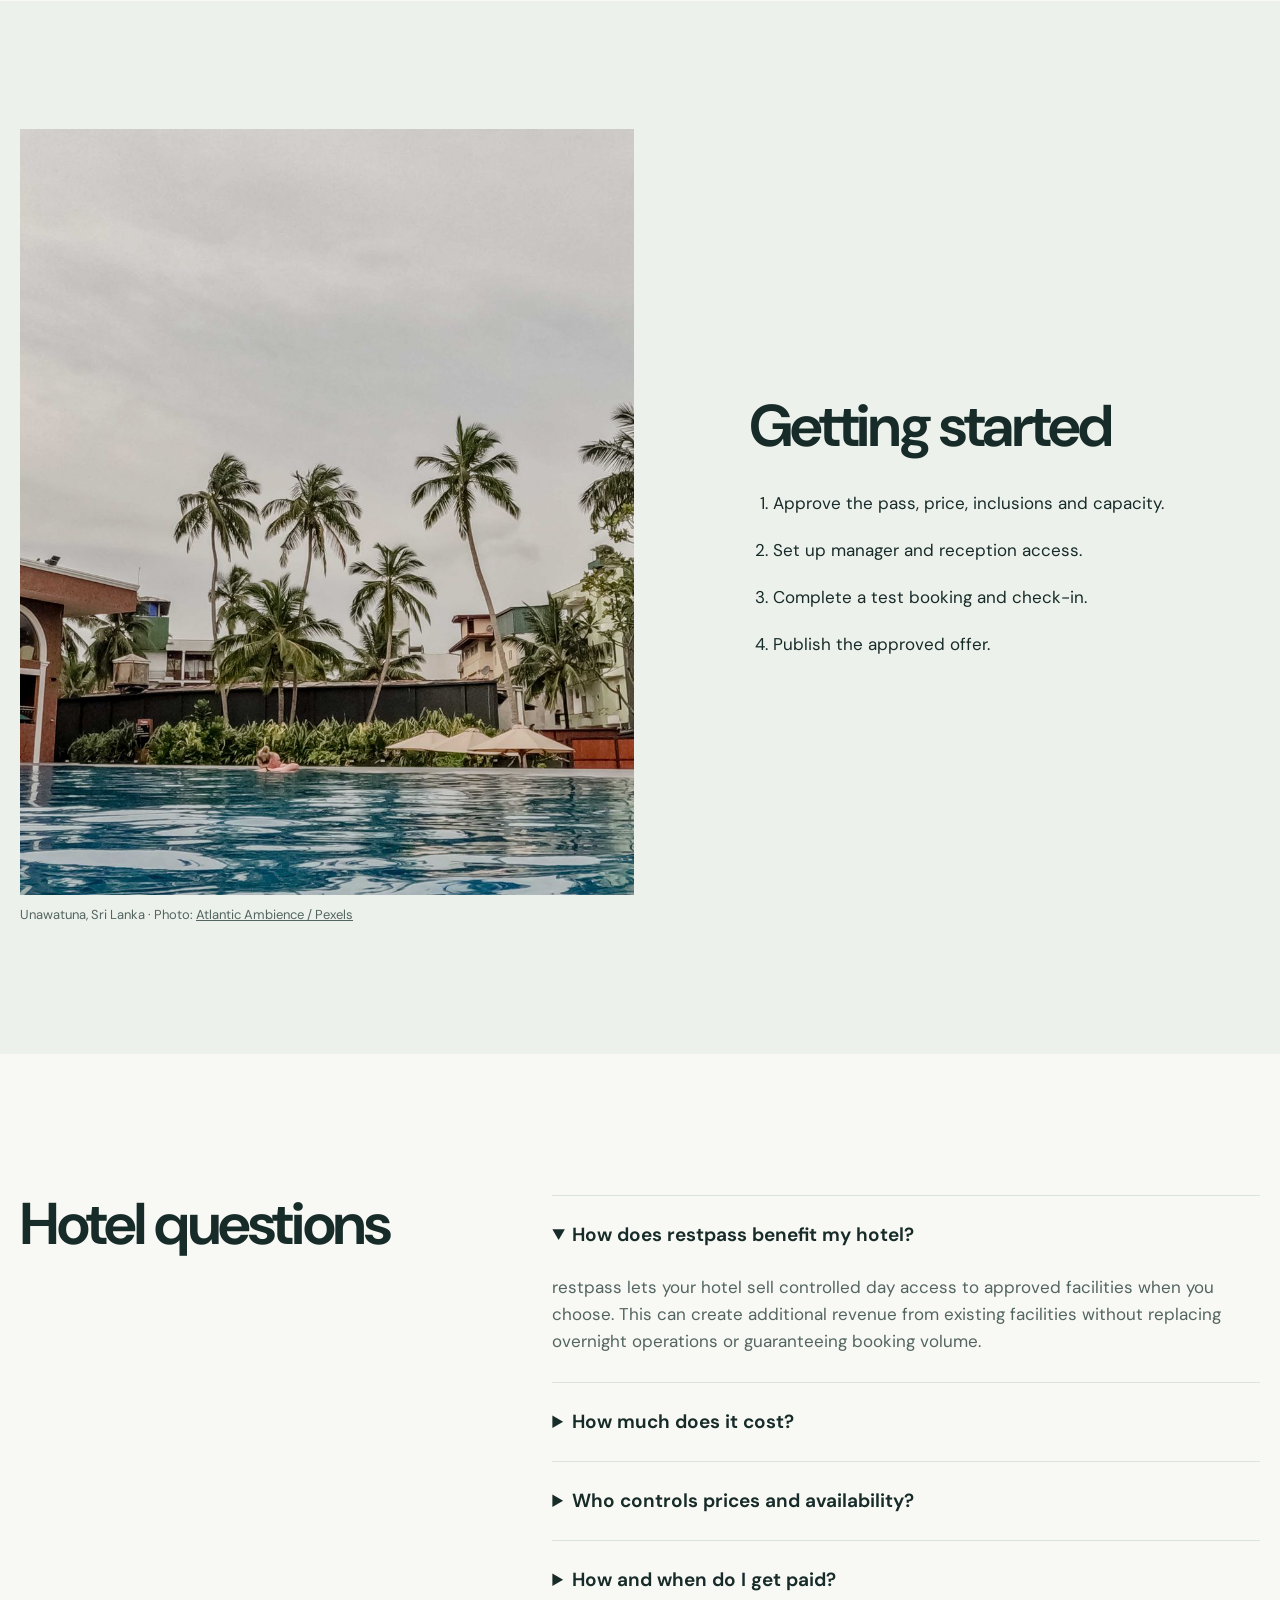
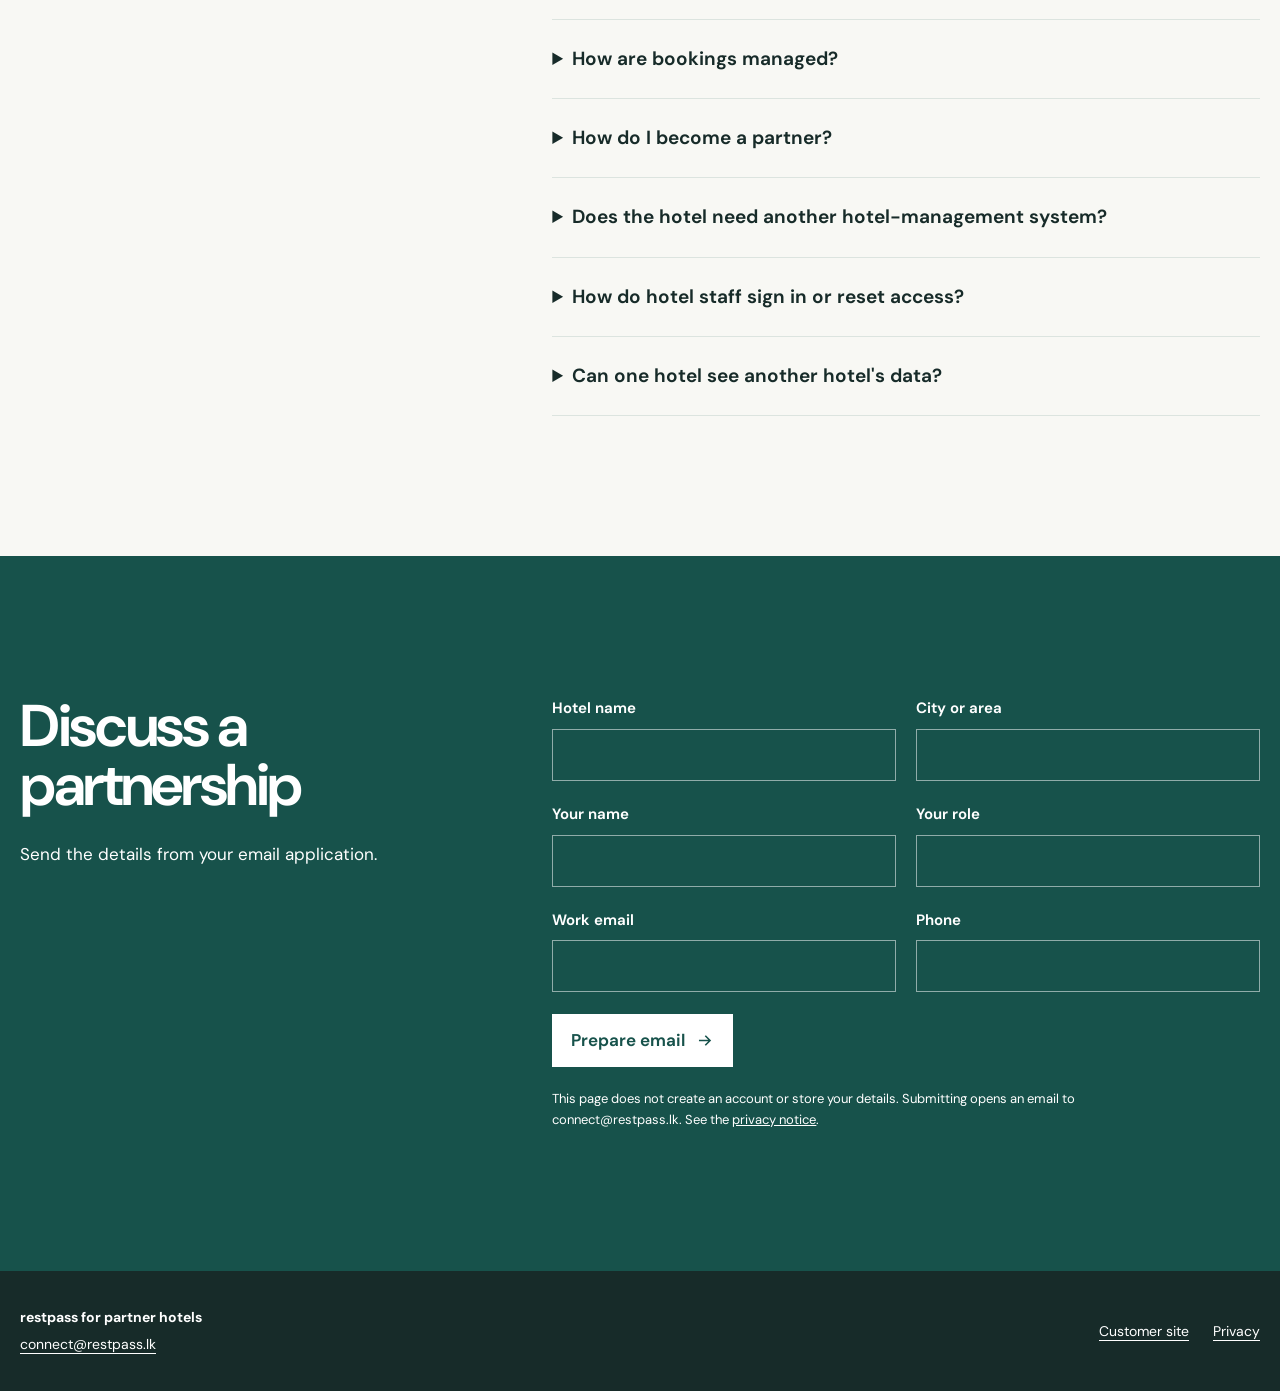
==== commit f2930106: "fix: repair partner reception layout and FAQs" ====
--- a/partners/index.html
+++ b/partners/index.html
@@ -96,11 +96,11 @@
             <li><svg viewBox="0 0 24 24" fill="none" stroke="currentColor" stroke-width="2" aria-hidden="true"><path d="m5 12 4 4L19 6"/></svg>Record a one-time check-in</li>
           </ul>
         </div>
-        <figure>
+        <figure class="partner-operations__checkin">
           <img src="assets/portal-check-in-mobile.png" width="390" height="1662" alt="Mobile hotel portal check-in screen with QR and booking-code options" loading="lazy">
           <figcaption>Reception check-in preview.</figcaption>
         </figure>
-        <figure>
+        <figure class="partner-operations__calendar">
           <img src="assets/portal-calendar-desktop.png" width="1440" height="1000" alt="Hotel portal calendar for day-pass capacity" loading="lazy">
           <figcaption>Manager capacity preview.</figcaption>
         </figure>
@@ -128,10 +128,15 @@
       <section class="partner-faq partner-pad" aria-labelledby="hotel-questions-heading">
         <header><h2 id="hotel-questions-heading">Hotel questions</h2></header>
         <div>
-          <details open><summary>Does the hotel need another hotel-management system?</summary><p>No. The restpass portal manages the restpass day-pass channel. It does not replace the hotel PMS or POS, and the MVP does not require a PMS integration.</p></details>
-          <details><summary>Does the hotel approve each booking?</summary><p>No. The hotel approves the offer and capacity in advance. Eligible paid bookings confirm automatically while capacity is available.</p></details>
-          <details><summary>How do hotel staff sign in?</summary><p>Approved staff use their individual work email. Access is assigned by hotel and role. There is no public hotel self-registration.</p></details>
-          <details><summary>Can one hotel see another hotel's data?</summary><p>No. Hotel membership and role are checked on the server, and database access is limited to the approved hotel.</p></details>
+          <details open><summary>How does restpass benefit my hotel?</summary><p>restpass lets your hotel sell controlled day access to approved facilities when you choose. This can create additional revenue from existing facilities without replacing overnight operations or guaranteeing booking volume.</p></details>
+          <details><summary>How much does it cost?</summary><p>There is no setup fee for proposed initial hotel pilots. Commission is proposed at 10% of the eligible booking value and is negotiable. The signed agreement will define the commission base, gateway charges, taxes, refunds and any other deductions before the offer is published.</p></details>
+          <details><summary>Who controls prices and availability?</summary><p>Your hotel controls pass prices, inclusions, operating hours, guest rules, daily capacity and closed dates. Material changes that affect booked guests require review, and existing booking terms are not changed retrospectively.</p></details>
+          <details><summary>How and when do I get paid?</summary><p>After the approved payment flow is live, customer payment is verified before a booking is confirmed. The portal reports gross sales, refunds, agreed fees and the hotel payable amount. Your signed agreement will state the settlement schedule, approved beneficiary account and permitted deductions.</p></details>
+          <details><summary>How are bookings managed?</summary><p>The hotel approves the offer and capacity in advance. An eligible booking confirms automatically after verified payment while capacity is available. Staff can view expected arrivals, receive the required booking notification, and scan the guest QR code or enter the booking code at reception.</p></details>
+          <details><summary>How do I become a partner?</summary><p>Send the partnership form below. We will review the property and proposed pass, agree the price, inclusions, capacity, policies and commercial terms, verify the required details, set up staff access, train the team and complete a test check-in before publishing.</p></details>
+          <details><summary>Does the hotel need another hotel-management system?</summary><p>No. The restpass portal manages only the restpass day-pass channel in a web browser. It does not replace the hotel PMS or POS, and the initial service does not require a PMS integration or installed hotel software.</p></details>
+          <details><summary>How do hotel staff sign in or reset access?</summary><p>Approved staff use their individual work email and receive access for their hotel and role. There is no public hotel self-registration. Password recovery uses the approved email flow and does not grant access to a different hotel or role.</p></details>
+          <details><summary>Can one hotel see another hotel's data?</summary><p>No. Hotel membership and role are checked on the server, and database access is restricted to the approved hotel. Reception staff also have fewer permissions than hotel managers.</p></details>
         </div>
       </section>
 
--- a/partners/partners.css
+++ b/partners/partners.css
@@ -30,7 +30,7 @@
   background: var(--color-surface);
   color: var(--color-text);
 }
-.partner-skip-link:focus { transform: translateY(0); }
+.partner-skip-link:focus-visible { transform: translateY(0); }
 
 .partner-shell {
   --partner-paper: var(--color-bg);
@@ -255,7 +255,7 @@
 .partner-operations {
   padding-block: clamp(90px, 11vw, 160px);
   display: grid;
-  grid-template-columns: minmax(240px, 3fr) minmax(220px, 2fr) minmax(420px, 6fr);
+  grid-template-columns: minmax(240px, 3fr) minmax(260px, 3fr) minmax(420px, 6fr);
   gap: clamp(36px, 6vw, 96px);
   align-items: center;
 }
@@ -264,13 +264,18 @@
 .partner-operations ul { margin: 34px 0 0; padding: 0; display: grid; gap: 16px; list-style: none; }
 .partner-operations li { display: flex; gap: 11px; align-items: flex-start; }
 .partner-operations li svg { width: 18px; height: 18px; margin-top: 4px; color: var(--partner-green); }
-.partner-operations figure { margin: 0; }
-.partner-operations figure:nth-of-type(1) img {
+.partner-operations figure { min-width: 0; margin: 0; align-self: start; }
+.partner-operations__checkin img {
   width: min(100%, 300px);
+  height: auto;
   margin-inline: auto;
   border: 1px solid var(--partner-line);
 }
-.partner-operations figure:nth-of-type(2) img { width: 100%; border: 1px solid var(--partner-line); }
+.partner-operations__calendar img {
+  width: 100%;
+  height: auto;
+  border: 1px solid var(--partner-line);
+}
 
 .partner-start {
   padding-block: clamp(84px, 10vw, 140px);
@@ -303,7 +308,7 @@
   font-size: 19px;
   font-weight: 650;
 }
-.partner-faq details p { margin: 0 0 28px; color: var(--partner-muted); }
+.partner-faq details p { max-width: 62ch; margin: 0 0 28px; color: var(--partner-muted); }
 
 .partner-application {
   padding-block: clamp(92px, 11vw, 156px);
@@ -375,7 +380,7 @@
   .partner-controls__list { grid-template-columns: repeat(2, minmax(0, 1fr)); }
   .partner-controls__list article:nth-child(3) { padding-left: 0; border-left: 0; }
   .partner-controls__list article:nth-child(n + 3) { margin-top: 34px; border-top: 1px solid var(--partner-line); }
-  .partner-operations { grid-template-columns: 1fr 1fr; }
+  .partner-operations { grid-template-columns: minmax(260px, .8fr) minmax(0, 1.4fr); }
   .partner-operations > div { grid-column: 1 / -1; max-width: 620px; padding-top: 0; }
   .partner-start,
   .partner-faq,
@@ -414,8 +419,11 @@
   .partner-property-image picture { aspect-ratio: 4 / 5; }
   .partner-property-image img { object-position: center; }
   .partner-property-image figcaption { right: 20px; bottom: 16px; left: 20px; text-align: right; }
-  .partner-operations { grid-template-columns: minmax(0, .65fr) minmax(0, 1.35fr); gap: 34px 18px; }
-  .partner-operations figure:nth-of-type(1) img { width: 100%; }
+  .partner-operations { grid-template-columns: 1fr; gap: 48px; }
+  .partner-operations > div { grid-column: auto; }
+  .partner-operations__checkin { width: min(100%, 320px); justify-self: center; }
+  .partner-operations__checkin img { width: 100%; }
+  .partner-operations__calendar { width: 100%; }
   .partner-operations figcaption { font-size: 13px; }
   .partner-start,
   .partner-faq,
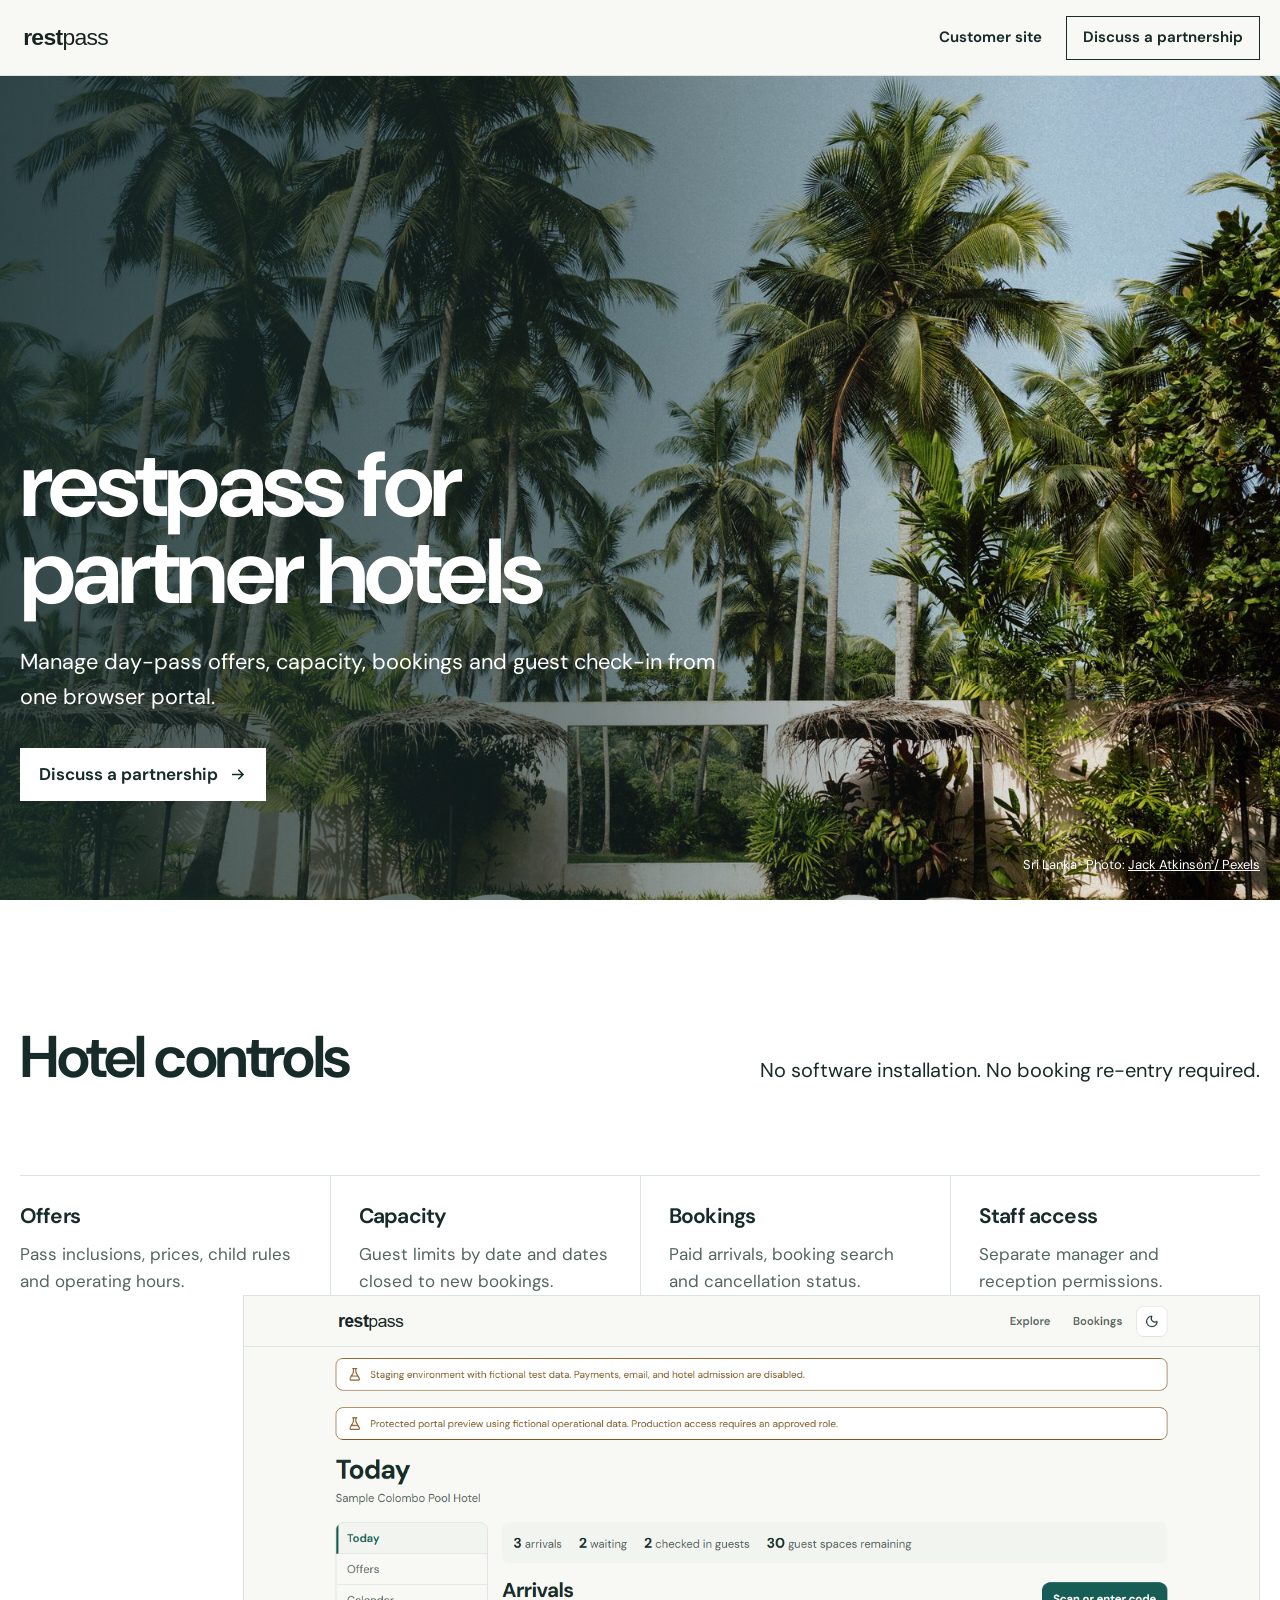
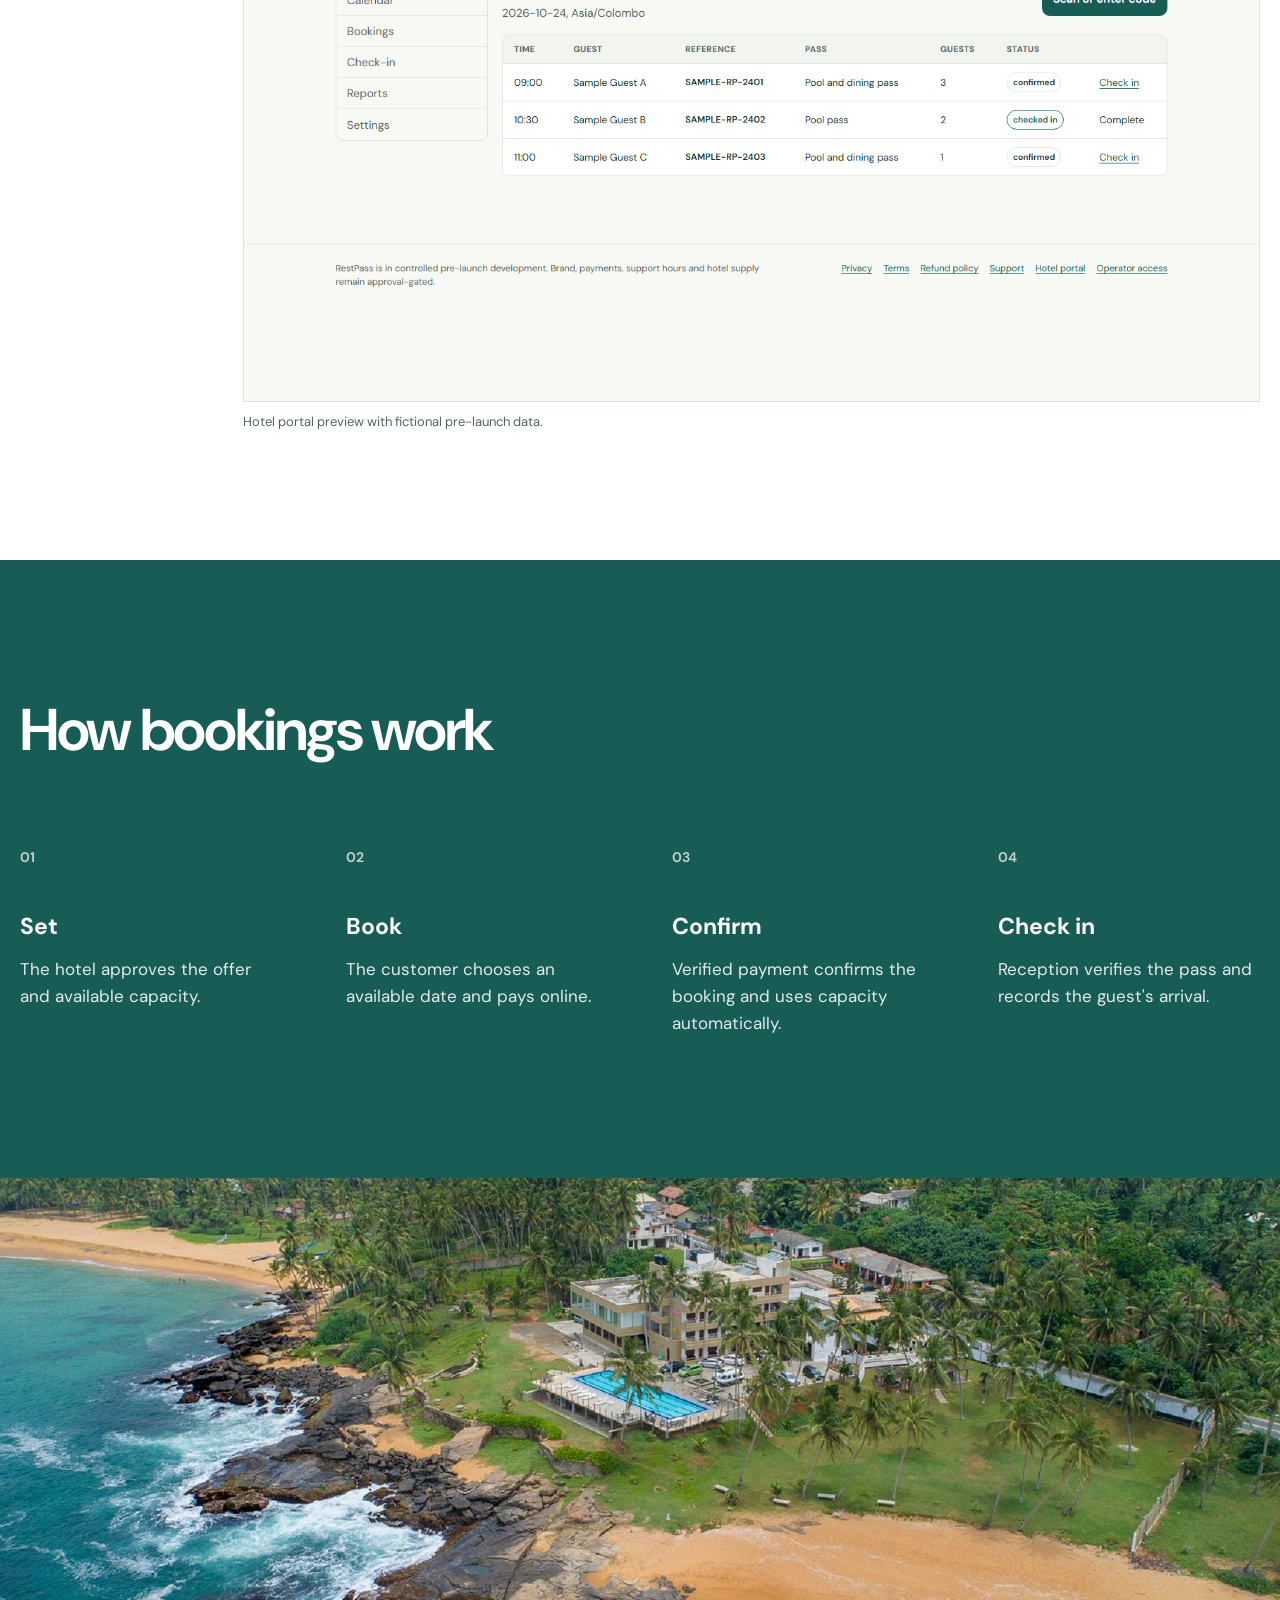
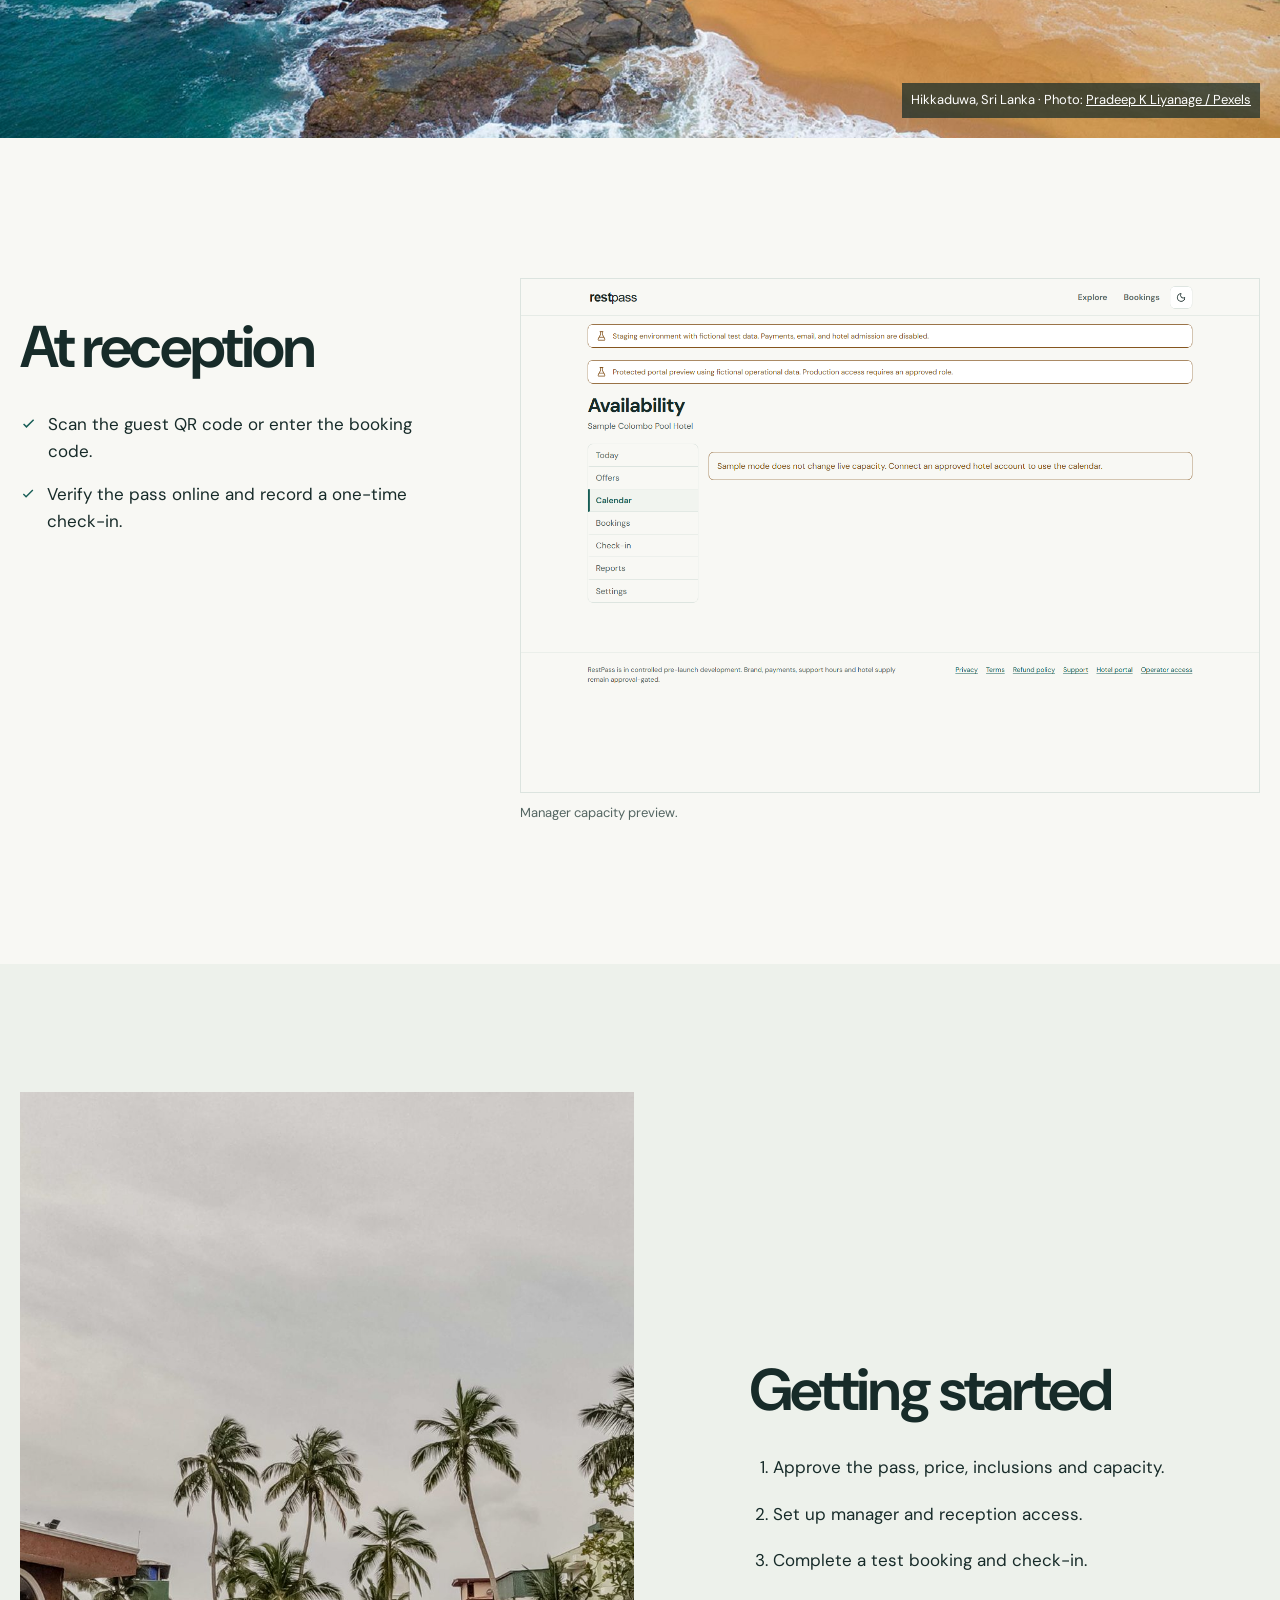
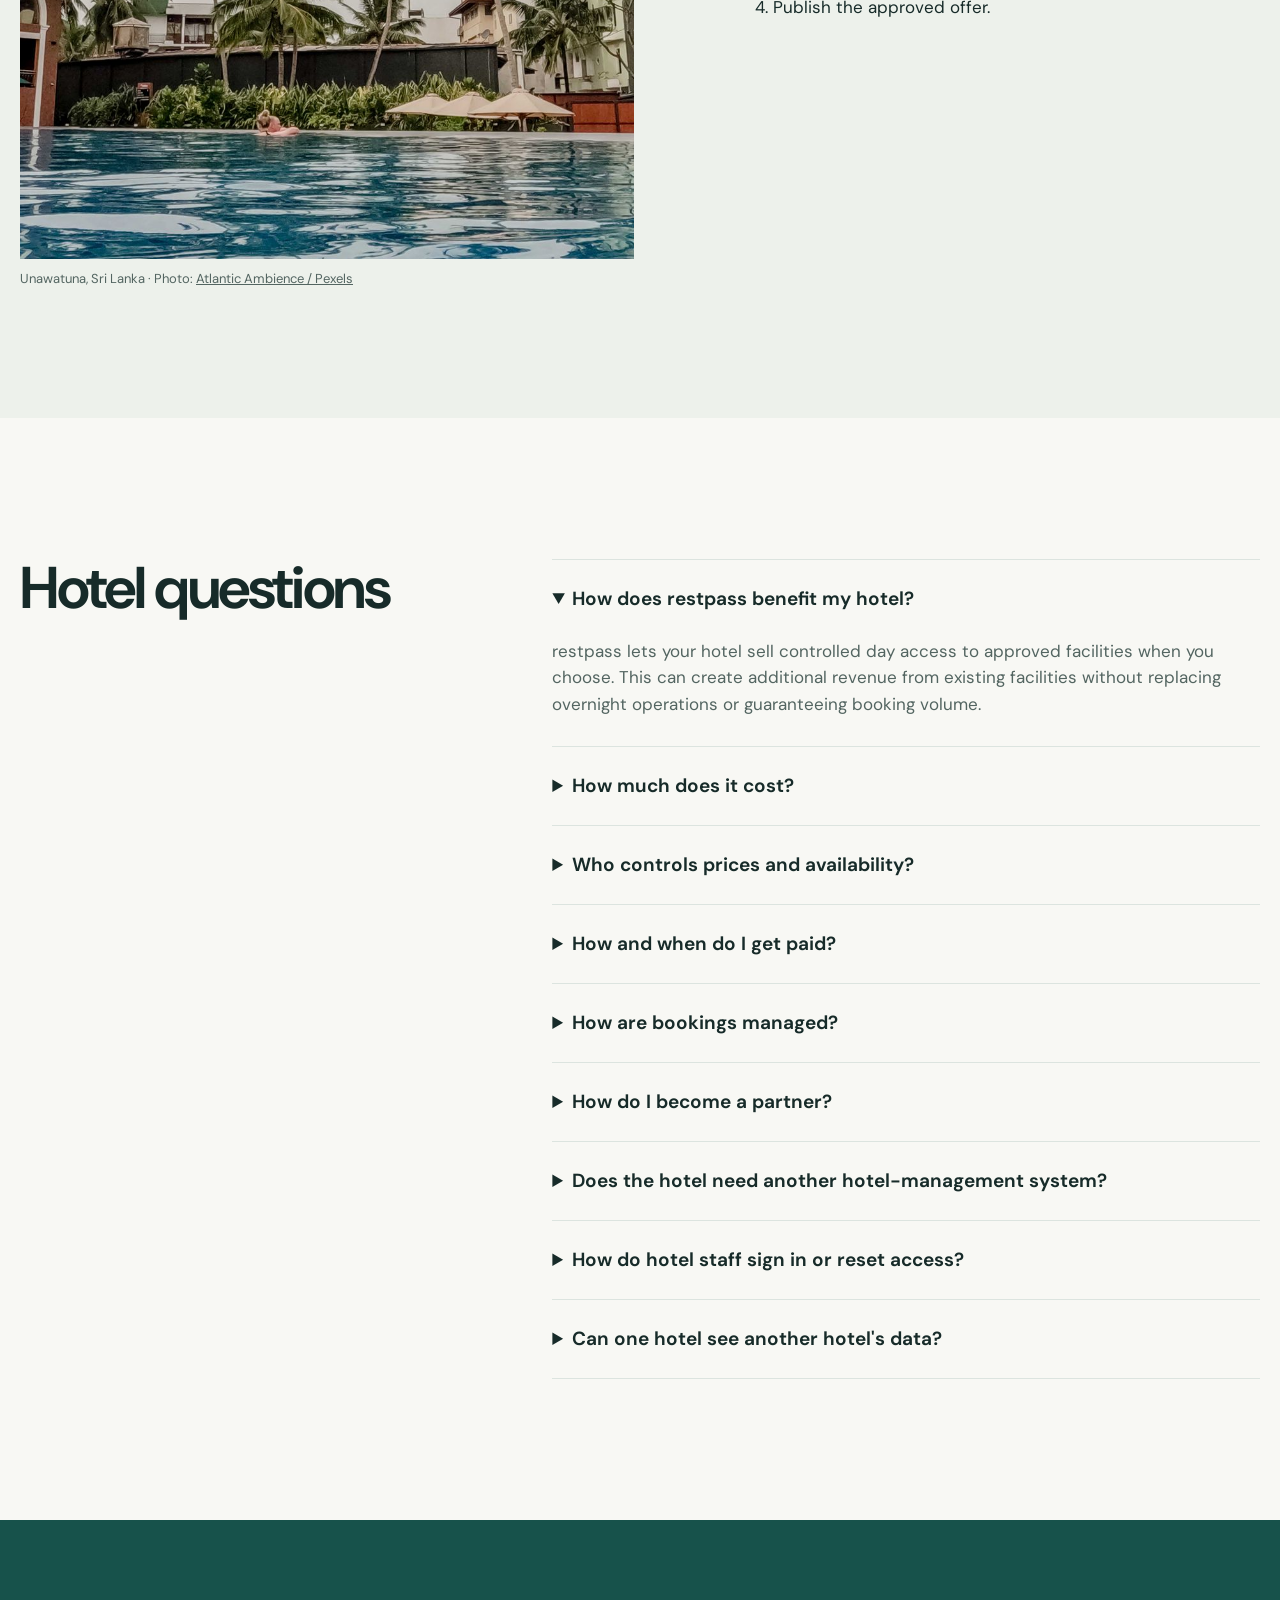
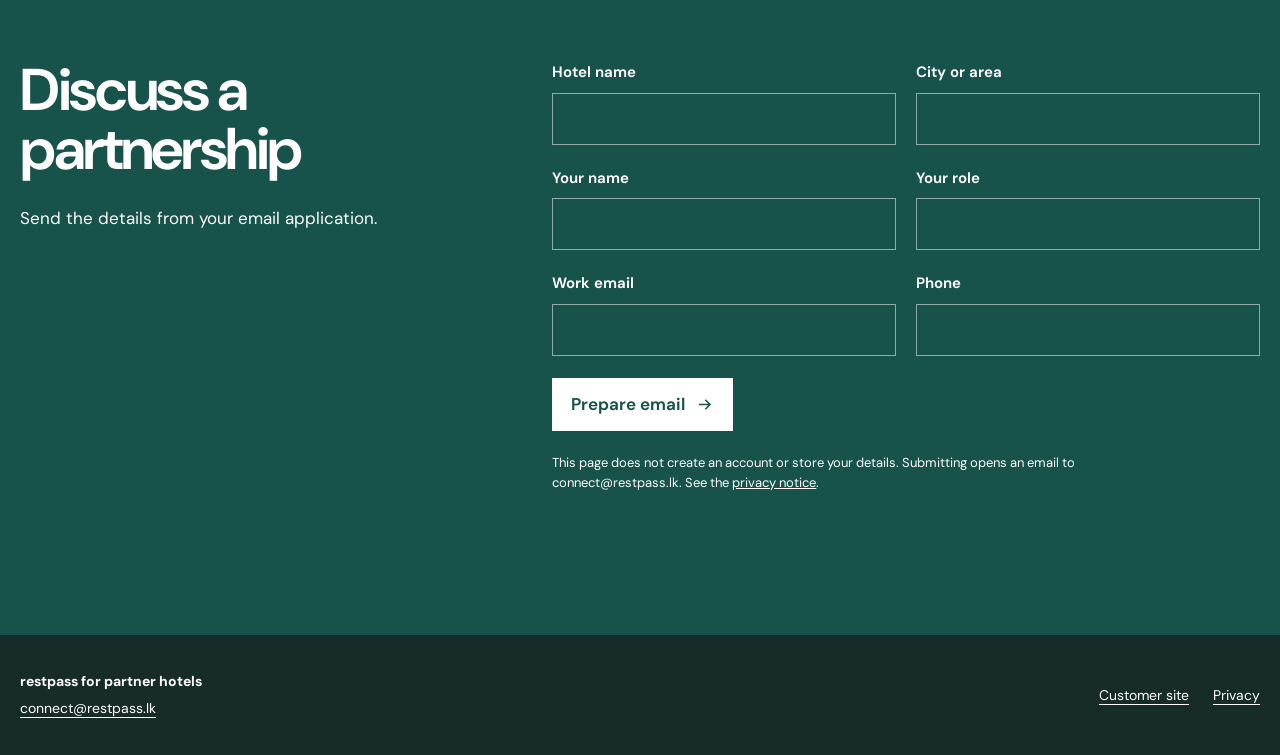
==== commit 4cd92508: "fix: simplify partner reception preview" ====
--- a/partners/index.html
+++ b/partners/index.html
@@ -89,17 +89,11 @@
       <section class="partner-operations partner-pad" aria-labelledby="reception-heading">
         <div>
           <h2 id="reception-heading">At reception</h2>
-          <p>Staff can find a booking, scan its QR code or enter the booking code.</p>
           <ul>
-            <li><svg viewBox="0 0 24 24" fill="none" stroke="currentColor" stroke-width="2" aria-hidden="true"><path d="m5 12 4 4L19 6"/></svg>See today's expected arrivals</li>
-            <li><svg viewBox="0 0 24 24" fill="none" stroke="currentColor" stroke-width="2" aria-hidden="true"><path d="m5 12 4 4L19 6"/></svg>Verify the guest credential online</li>
-            <li><svg viewBox="0 0 24 24" fill="none" stroke="currentColor" stroke-width="2" aria-hidden="true"><path d="m5 12 4 4L19 6"/></svg>Record a one-time check-in</li>
+            <li><svg viewBox="0 0 24 24" fill="none" stroke="currentColor" stroke-width="2" aria-hidden="true"><path d="m5 12 4 4L19 6"/></svg>Scan the guest QR code or enter the booking code.</li>
+            <li><svg viewBox="0 0 24 24" fill="none" stroke="currentColor" stroke-width="2" aria-hidden="true"><path d="m5 12 4 4L19 6"/></svg>Verify the pass online and record a one-time check-in.</li>
           </ul>
         </div>
-        <figure class="partner-operations__checkin">
-          <img src="assets/portal-check-in-mobile.png" width="390" height="1662" alt="Mobile hotel portal check-in screen with QR and booking-code options" loading="lazy">
-          <figcaption>Reception check-in preview.</figcaption>
-        </figure>
         <figure class="partner-operations__calendar">
           <img src="assets/portal-calendar-desktop.png" width="1440" height="1000" alt="Hotel portal calendar for day-pass capacity" loading="lazy">
           <figcaption>Manager capacity preview.</figcaption>
--- a/partners/partners.css
+++ b/partners/partners.css
@@ -255,7 +255,7 @@
 .partner-operations {
   padding-block: clamp(90px, 11vw, 160px);
   display: grid;
-  grid-template-columns: minmax(240px, 3fr) minmax(260px, 3fr) minmax(420px, 6fr);
+  grid-template-columns: minmax(280px, 4fr) minmax(520px, 7fr);
   gap: clamp(36px, 6vw, 96px);
   align-items: center;
 }
@@ -265,12 +265,6 @@
 .partner-operations li { display: flex; gap: 11px; align-items: flex-start; }
 .partner-operations li svg { width: 18px; height: 18px; margin-top: 4px; color: var(--partner-green); }
 .partner-operations figure { min-width: 0; margin: 0; align-self: start; }
-.partner-operations__checkin img {
-  width: min(100%, 300px);
-  height: auto;
-  margin-inline: auto;
-  border: 1px solid var(--partner-line);
-}
 .partner-operations__calendar img {
   width: 100%;
   height: auto;
@@ -380,8 +374,8 @@
   .partner-controls__list { grid-template-columns: repeat(2, minmax(0, 1fr)); }
   .partner-controls__list article:nth-child(3) { padding-left: 0; border-left: 0; }
   .partner-controls__list article:nth-child(n + 3) { margin-top: 34px; border-top: 1px solid var(--partner-line); }
-  .partner-operations { grid-template-columns: minmax(260px, .8fr) minmax(0, 1.4fr); }
-  .partner-operations > div { grid-column: 1 / -1; max-width: 620px; padding-top: 0; }
+  .partner-operations { grid-template-columns: 1fr; }
+  .partner-operations > div { max-width: 620px; padding-top: 0; }
   .partner-start,
   .partner-faq,
   .partner-application { grid-template-columns: 1fr 1.4fr; gap: 58px; }
@@ -420,9 +414,6 @@
   .partner-property-image img { object-position: center; }
   .partner-property-image figcaption { right: 20px; bottom: 16px; left: 20px; text-align: right; }
   .partner-operations { grid-template-columns: 1fr; gap: 48px; }
-  .partner-operations > div { grid-column: auto; }
-  .partner-operations__checkin { width: min(100%, 320px); justify-self: center; }
-  .partner-operations__checkin img { width: 100%; }
   .partner-operations__calendar { width: 100%; }
   .partner-operations figcaption { font-size: 13px; }
   .partner-start,
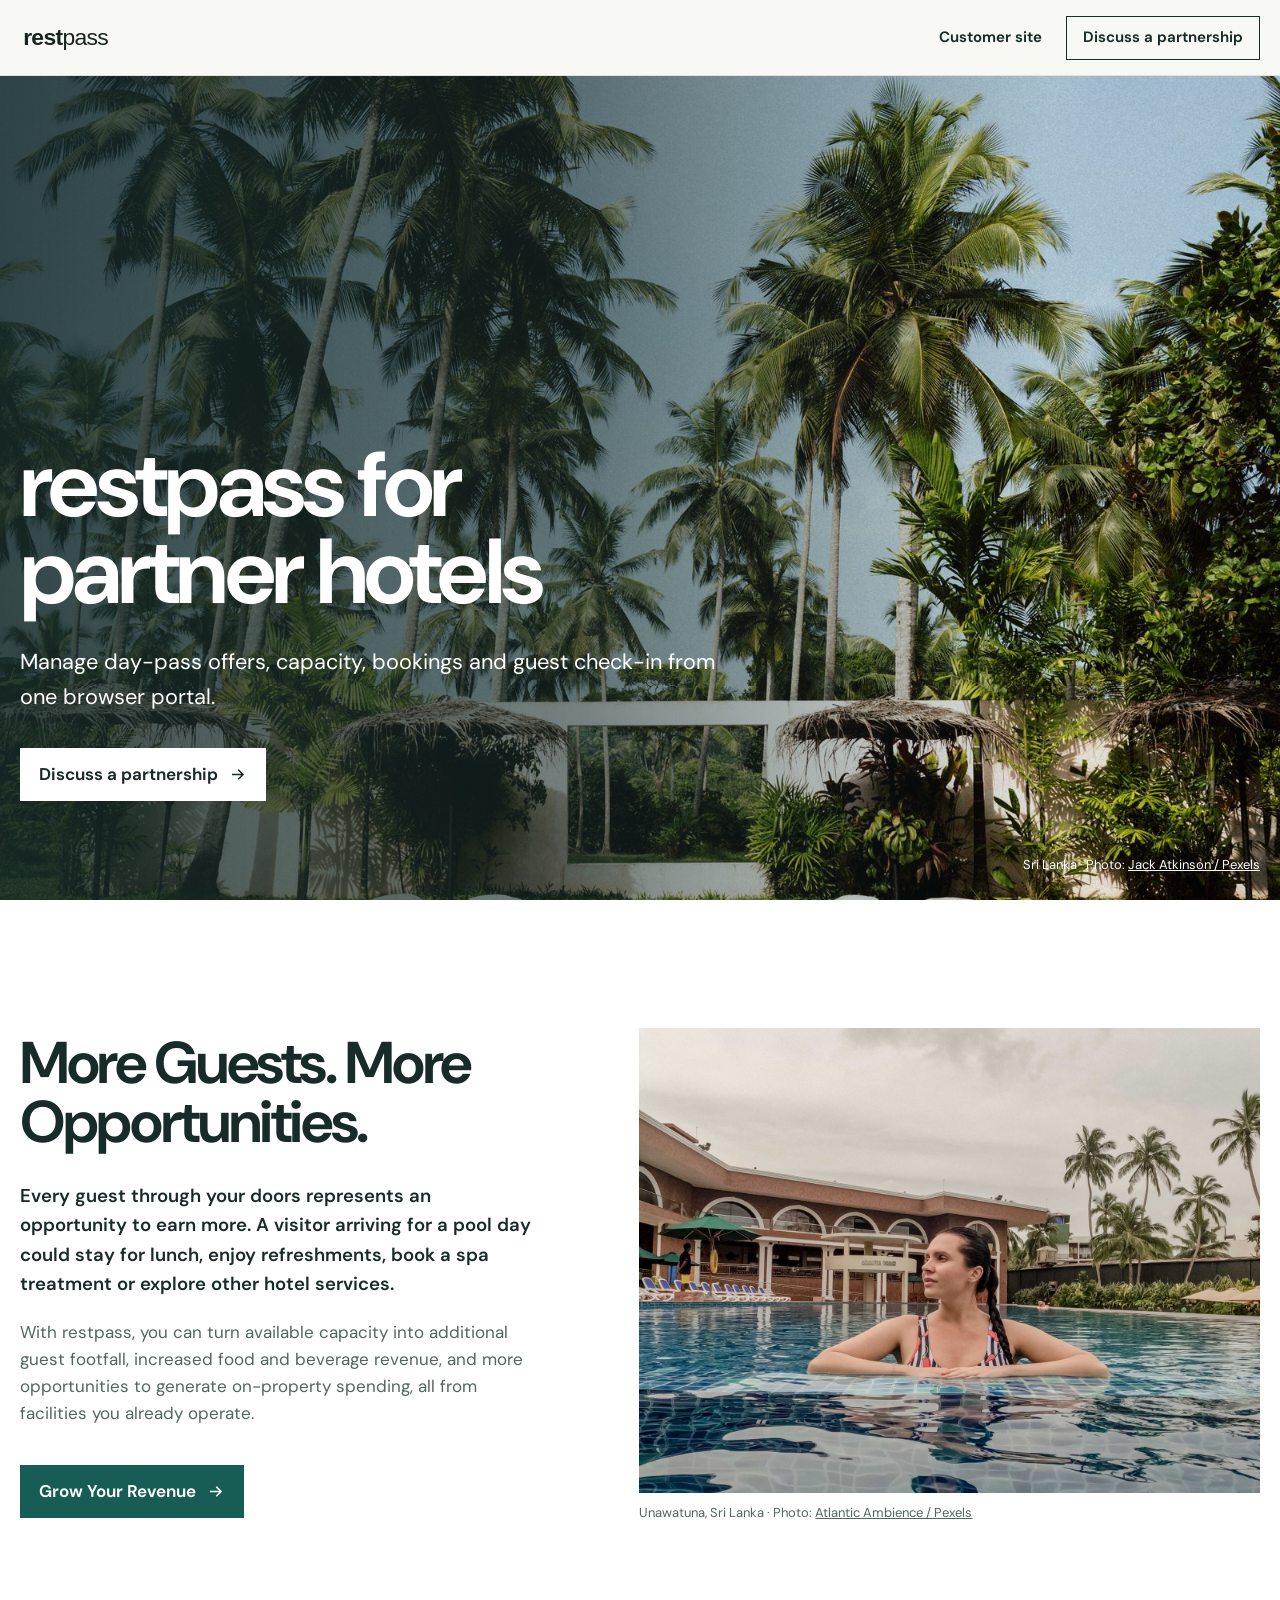
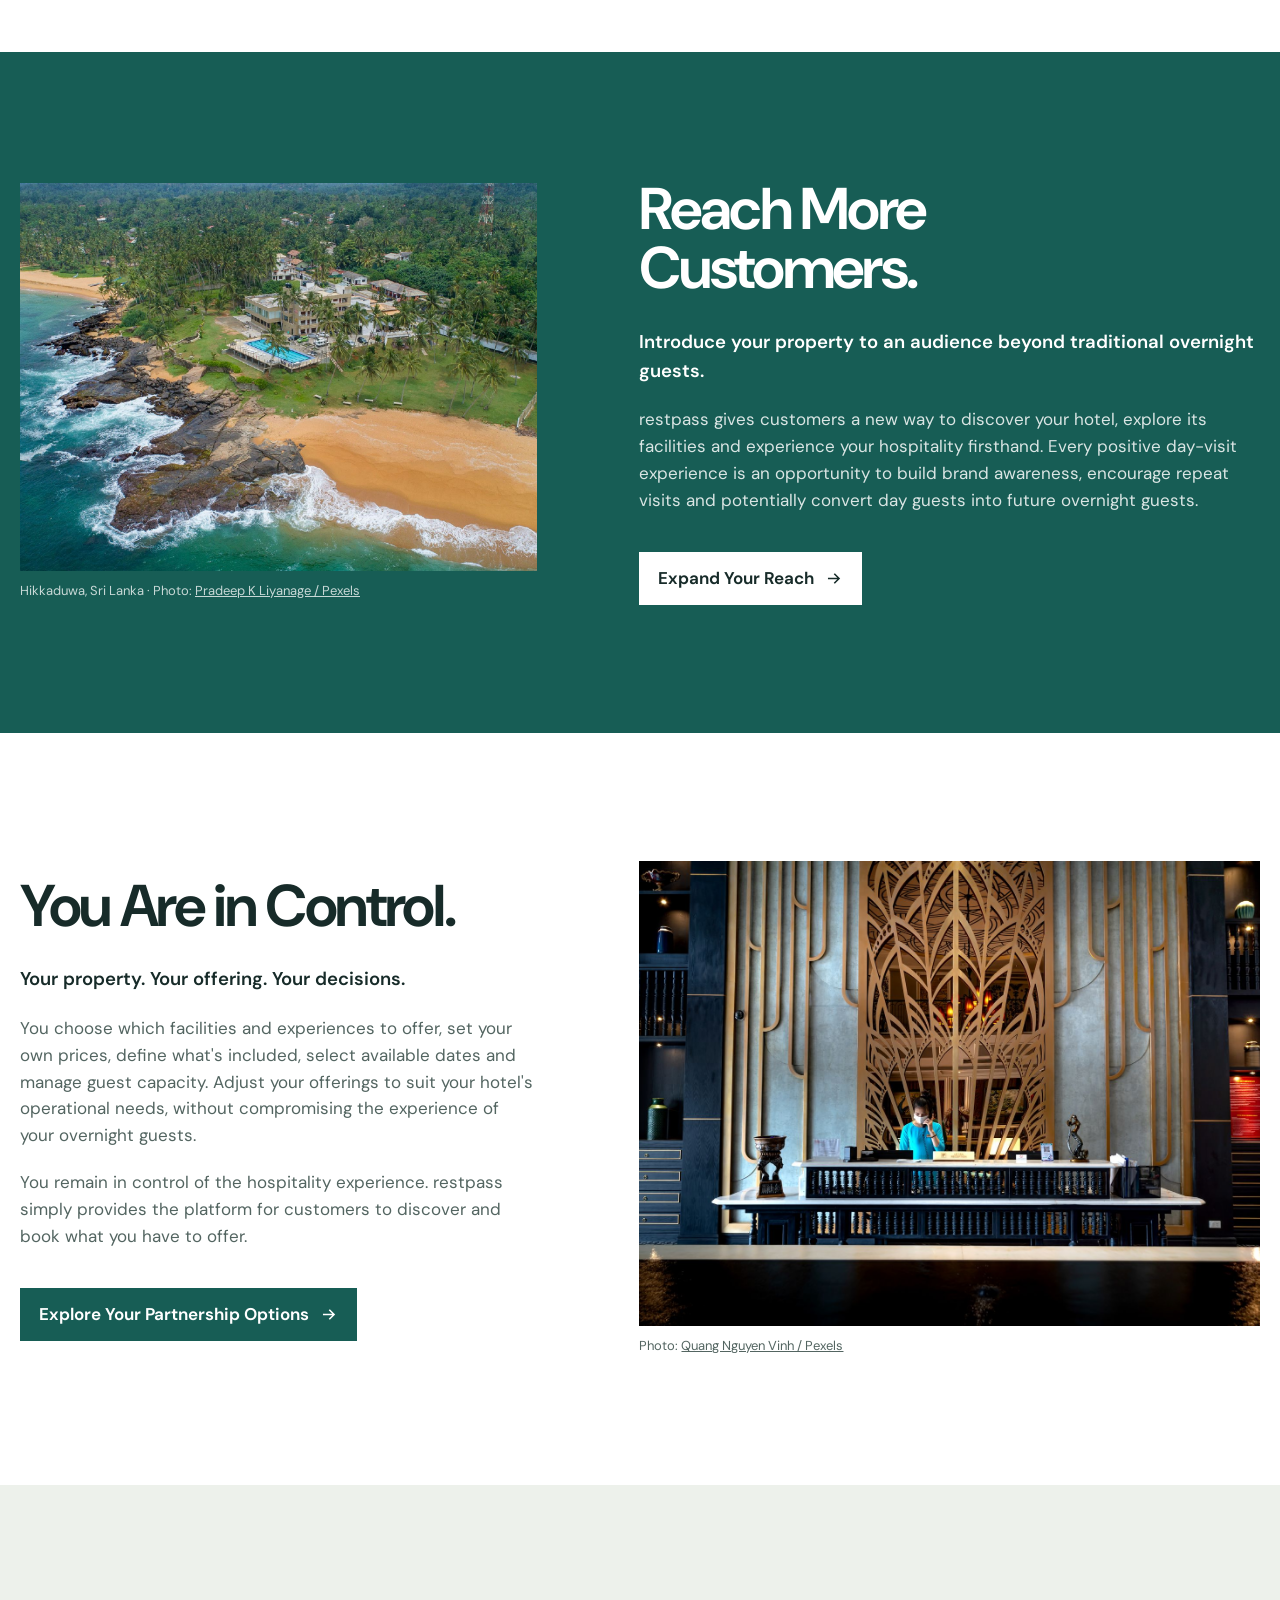
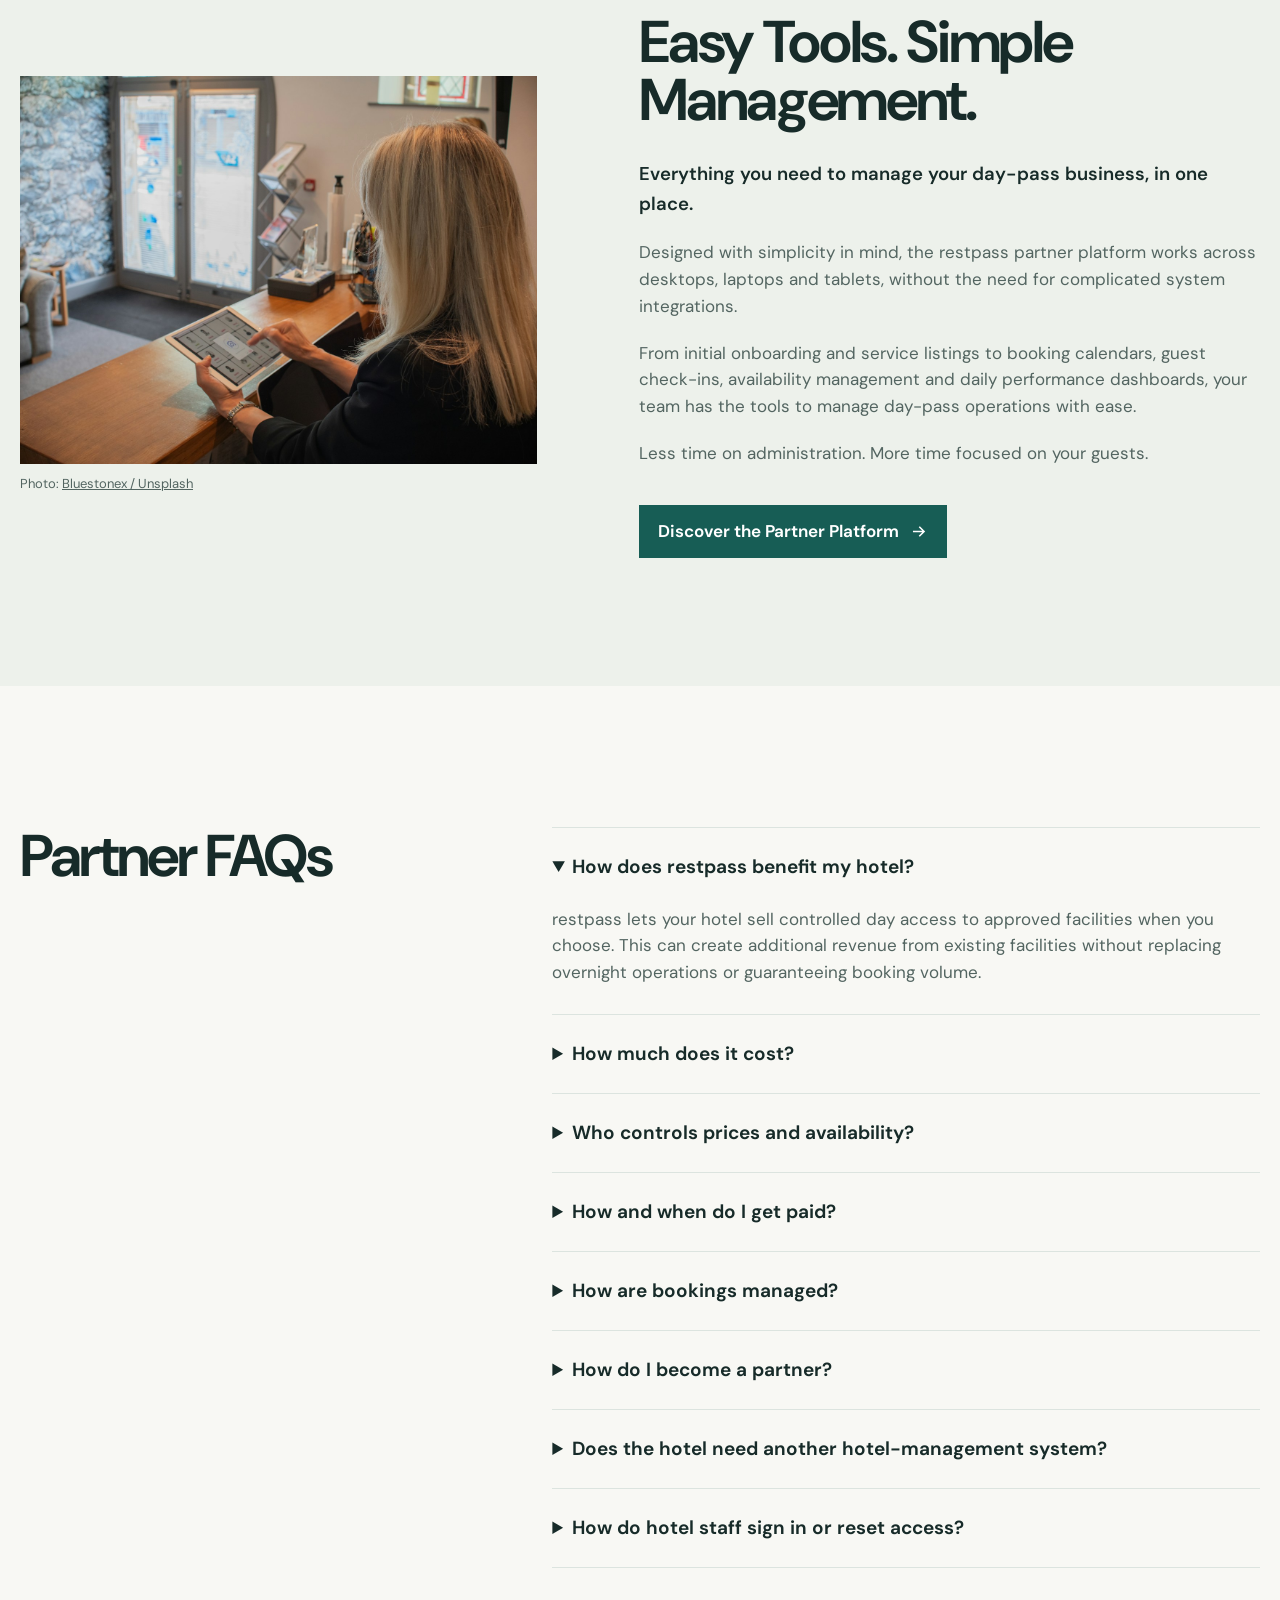
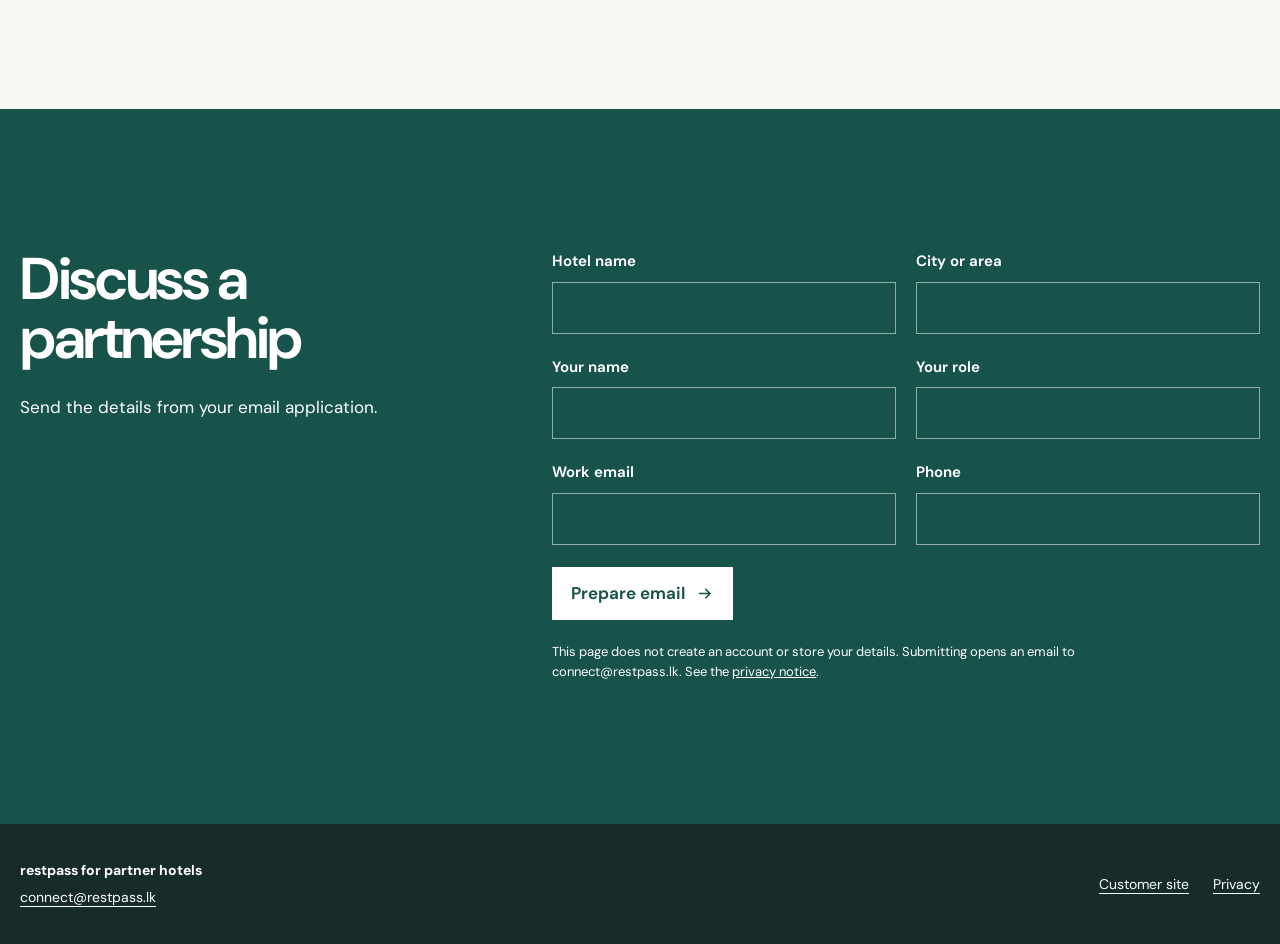
==== commit f1644f38: "Refresh partner marketing page" ====
--- a/partners/index.html
+++ b/partners/index.html
@@ -51,86 +51,92 @@
         <p class="partner-photo-credit">Sri Lanka · Photo: <a href="https://www.pexels.com/photo/palm-trees-in-exotic-resort-24613560/" target="_blank" rel="noopener noreferrer">Jack Atkinson / Pexels</a></p>
       </section>
 
-      <section class="partner-controls partner-pad" aria-labelledby="partner-controls-heading">
-        <header>
-          <h2 id="partner-controls-heading">Hotel controls</h2>
-          <p>No software installation. No booking re-entry required.</p>
-        </header>
-        <div class="partner-controls__list">
-          <article><h3>Offers</h3><p>Pass inclusions, prices, child rules and operating hours.</p></article>
-          <article><h3>Capacity</h3><p>Guest limits by date and dates closed to new bookings.</p></article>
-          <article><h3>Bookings</h3><p>Paid arrivals, booking search and cancellation status.</p></article>
-          <article><h3>Staff access</h3><p>Separate manager and reception permissions.</p></article>
-        </div>
-        <figure class="partner-controls__portal">
-          <img src="assets/portal-today-desktop.png" width="1440" height="1000" alt="restpass hotel portal showing today's paid arrivals" loading="lazy">
-          <figcaption>Hotel portal preview with fictional pre-launch data.</figcaption>
-        </figure>
-      </section>
-
-      <section class="partner-booking partner-pad" aria-labelledby="partner-booking-heading">
-        <header><h2 id="partner-booking-heading">How bookings work</h2></header>
-        <ol>
-          <li><strong>Set</strong><p>The hotel approves the offer and available capacity.</p></li>
-          <li><strong>Book</strong><p>The customer chooses an available date and pays online.</p></li>
-          <li><strong>Confirm</strong><p>Verified payment confirms the booking and uses capacity automatically.</p></li>
-          <li><strong>Check in</strong><p>Reception verifies the pass and records the guest's arrival.</p></li>
-        </ol>
-      </section>
-
-      <figure class="partner-property-image">
-        <picture>
-          <source media="(max-width: 700px)" srcset="assets/hotel-hikkaduwa-aerial-720x960.jpg">
-          <img src="assets/hotel-hikkaduwa-aerial-1920x1200.jpg" width="1920" height="1200" alt="Aerial view of a hotel and coastline in Hikkaduwa, Sri Lanka" loading="lazy">
-        </picture>
-        <figcaption>Hikkaduwa, Sri Lanka · Photo: <a href="https://www.pexels.com/photo/aerial-view-of-new-ocean-hill-hotel-and-coast-hikkaduwa-sri-lanka-10256408/" target="_blank" rel="noopener noreferrer">Pradeep K Liyanage / Pexels</a></figcaption>
-      </figure>
-
-      <section class="partner-operations partner-pad" aria-labelledby="reception-heading">
-        <div>
-          <h2 id="reception-heading">At reception</h2>
-          <ul>
-            <li><svg viewBox="0 0 24 24" fill="none" stroke="currentColor" stroke-width="2" aria-hidden="true"><path d="m5 12 4 4L19 6"/></svg>Scan the guest QR code or enter the booking code.</li>
-            <li><svg viewBox="0 0 24 24" fill="none" stroke="currentColor" stroke-width="2" aria-hidden="true"><path d="m5 12 4 4L19 6"/></svg>Verify the pass online and record a one-time check-in.</li>
-          </ul>
-        </div>
-        <figure class="partner-operations__calendar">
-          <img src="assets/portal-calendar-desktop.png" width="1440" height="1000" alt="Hotel portal calendar for day-pass capacity" loading="lazy">
-          <figcaption>Manager capacity preview.</figcaption>
-        </figure>
-      </section>
-
-      <section class="partner-start partner-pad" aria-labelledby="getting-started-heading">
-        <figure class="partner-start__image">
-          <picture>
-            <source media="(max-width: 700px)" srcset="assets/hotel-unawatuna-pool-720x900.jpg">
-            <img src="assets/hotel-unawatuna-pool-1600x1200.jpg" width="1600" height="1200" alt="Pool at a resort in Unawatuna, Sri Lanka" loading="lazy">
-          </picture>
-          <figcaption>Unawatuna, Sri Lanka · Photo: <a href="https://www.pexels.com/photo/brown-wooden-house-near-swimming-pool-12061246/" target="_blank" rel="noopener noreferrer">Atlantic Ambience / Pexels</a></figcaption>
-        </figure>
-        <div class="partner-start__copy">
-          <h2 id="getting-started-heading">Getting started</h2>
-          <ol>
-            <li>Approve the pass, price, inclusions and capacity.</li>
-            <li>Set up manager and reception access.</li>
-            <li>Complete a test booking and check-in.</li>
-            <li>Publish the approved offer.</li>
-          </ol>
-        </div>
-      </section>
-
-      <section class="partner-faq partner-pad" aria-labelledby="hotel-questions-heading">
-        <header><h2 id="hotel-questions-heading">Hotel questions</h2></header>
+      <section class="partner-value partner-value--guests partner-pad" aria-labelledby="more-guests-heading" data-reveal>
+        <div class="partner-value__copy">
+          <h2 id="more-guests-heading">More Guests. More Opportunities.</h2>
+          <p>Every guest through your doors represents an opportunity to earn more. A visitor arriving for a pool day could stay for lunch, enjoy refreshments, book a spa treatment or explore other hotel services.</p>
+          <p>With restpass, you can turn available capacity into additional guest footfall, increased food and beverage revenue, and more opportunities to generate on-property spending, all from facilities you already operate.</p>
+          <a class="partner-button partner-value__cta" href="#hotel-partnership">Grow Your Revenue
+            <svg viewBox="0 0 24 24" fill="none" stroke="currentColor" stroke-width="2" aria-hidden="true"><path d="M5 12h14M13 6l6 6-6 6"/></svg>
+          </a>
+        </div>
+        <figure class="partner-value__media">
+          <picture>
+            <source media="(max-width: 700px)" srcset="assets/guest-unawatuna-pool-720.jpg">
+            <img src="assets/guest-unawatuna-pool-1600.jpg" width="1600" height="2133" alt="Guest relaxing in a resort pool in Unawatuna, Sri Lanka" loading="lazy">
+          </picture>
+          <figcaption>Unawatuna, Sri Lanka · Photo: <a href="https://www.pexels.com/photo/a-woman-soaking-on-the-water-while-looking-afar-12061241/" target="_blank" rel="noopener noreferrer">Atlantic Ambience / Pexels</a></figcaption>
+        </figure>
+      </section>
+
+      <section class="partner-value partner-value--reach partner-value--reverse partner-pad" aria-labelledby="reach-customers-heading" data-reveal>
+        <div class="partner-value__copy">
+          <h2 id="reach-customers-heading">Reach More Customers.</h2>
+          <p>Introduce your property to an audience beyond traditional overnight guests.</p>
+          <p>restpass gives customers a new way to discover your hotel, explore its facilities and experience your hospitality firsthand. Every positive day-visit experience is an opportunity to build brand awareness, encourage repeat visits and potentially convert day guests into future overnight guests.</p>
+          <a class="partner-button partner-value__cta" href="#hotel-partnership">Expand Your Reach
+            <svg viewBox="0 0 24 24" fill="none" stroke="currentColor" stroke-width="2" aria-hidden="true"><path d="M5 12h14M13 6l6 6-6 6"/></svg>
+          </a>
+        </div>
+        <figure class="partner-value__media">
+          <picture>
+            <source media="(max-width: 700px)" srcset="assets/hotel-hikkaduwa-aerial-720x960.jpg">
+            <img src="assets/hotel-hikkaduwa-aerial-1920x1200.jpg" width="1920" height="1200" alt="Aerial view of a hotel and coastline in Hikkaduwa, Sri Lanka" loading="lazy">
+          </picture>
+          <figcaption>Hikkaduwa, Sri Lanka · Photo: <a href="https://www.pexels.com/photo/aerial-view-of-new-ocean-hill-hotel-and-coast-hikkaduwa-sri-lanka-10256408/" target="_blank" rel="noopener noreferrer">Pradeep K Liyanage / Pexels</a></figcaption>
+        </figure>
+      </section>
+
+      <section class="partner-value partner-value--control partner-pad" aria-labelledby="hotel-control-heading" data-reveal>
+        <div class="partner-value__copy">
+          <h2 id="hotel-control-heading">You Are in Control.</h2>
+          <p>Your property. Your offering. Your decisions.</p>
+          <p>You choose which facilities and experiences to offer, set your own prices, define what's included, select available dates and manage guest capacity. Adjust your offerings to suit your hotel's operational needs, without compromising the experience of your overnight guests.</p>
+          <p>You remain in control of the hospitality experience. restpass simply provides the platform for customers to discover and book what you have to offer.</p>
+          <a class="partner-button partner-value__cta" href="#hotel-partnership">Explore Your Partnership Options
+            <svg viewBox="0 0 24 24" fill="none" stroke="currentColor" stroke-width="2" aria-hidden="true"><path d="M5 12h14M13 6l6 6-6 6"/></svg>
+          </a>
+        </div>
+        <figure class="partner-value__media">
+          <picture>
+            <source media="(max-width: 700px)" srcset="assets/hotel-reception-control-720.jpg">
+            <img src="assets/hotel-reception-control-1600.jpg" width="1600" height="1067" alt="Hotel receptionist managing the front desk in a guest lobby" loading="lazy">
+          </picture>
+          <figcaption>Photo: <a href="https://www.pexels.com/photo/woman-behind-the-desk-at-the-reception-in-a-luxurious-hotel-14036251/" target="_blank" rel="noopener noreferrer">Quang Nguyen Vinh / Pexels</a></figcaption>
+        </figure>
+      </section>
+
+      <section class="partner-value partner-value--tools partner-value--reverse partner-pad" aria-labelledby="simple-tools-heading" data-reveal>
+        <div class="partner-value__copy">
+          <h2 id="simple-tools-heading">Easy Tools. Simple Management.</h2>
+          <p>Everything you need to manage your day-pass business, in one place.</p>
+          <p>Designed with simplicity in mind, the restpass partner platform works across desktops, laptops and tablets, without the need for complicated system integrations.</p>
+          <p>From initial onboarding and service listings to booking calendars, guest check-ins, availability management and daily performance dashboards, your team has the tools to manage day-pass operations with ease.</p>
+          <p>Less time on administration. More time focused on your guests.</p>
+          <a class="partner-button partner-value__cta" href="#hotel-partnership">Discover the Partner Platform
+            <svg viewBox="0 0 24 24" fill="none" stroke="currentColor" stroke-width="2" aria-hidden="true"><path d="M5 12h14M13 6l6 6-6 6"/></svg>
+          </a>
+        </div>
+        <figure class="partner-value__media">
+          <picture>
+            <source media="(max-width: 700px)" srcset="assets/reception-tablet-720.jpg">
+            <img src="assets/reception-tablet-1600.jpg" width="1600" height="1067" alt="Reception team member using a tablet at the front desk" loading="lazy">
+          </picture>
+          <figcaption>Photo: <a href="https://unsplash.com/photos/woman-using-a-tablet-at-a-reception-desk-Li6MH3rfyPo" target="_blank" rel="noopener noreferrer">Bluestonex / Unsplash</a></figcaption>
+        </figure>
+      </section>
+
+      <section class="partner-faq partner-pad" aria-labelledby="partner-faq-heading">
+        <header><h2 id="partner-faq-heading">Partner FAQs</h2></header>
         <div>
           <details open><summary>How does restpass benefit my hotel?</summary><p>restpass lets your hotel sell controlled day access to approved facilities when you choose. This can create additional revenue from existing facilities without replacing overnight operations or guaranteeing booking volume.</p></details>
-          <details><summary>How much does it cost?</summary><p>There is no setup fee for proposed initial hotel pilots. Commission is proposed at 10% of the eligible booking value and is negotiable. The signed agreement will define the commission base, gateway charges, taxes, refunds and any other deductions before the offer is published.</p></details>
+          <details><summary>How much does it cost?</summary><p>Commission is calculated as a percentage of the eligible booking value and is negotiable. The signed agreement will define the commission base, gateway charges, taxes, refunds and any other deductions before the offer is published.</p></details>
           <details><summary>Who controls prices and availability?</summary><p>Your hotel controls pass prices, inclusions, operating hours, guest rules, daily capacity and closed dates. Material changes that affect booked guests require review, and existing booking terms are not changed retrospectively.</p></details>
           <details><summary>How and when do I get paid?</summary><p>After the approved payment flow is live, customer payment is verified before a booking is confirmed. The portal reports gross sales, refunds, agreed fees and the hotel payable amount. Your signed agreement will state the settlement schedule, approved beneficiary account and permitted deductions.</p></details>
           <details><summary>How are bookings managed?</summary><p>The hotel approves the offer and capacity in advance. An eligible booking confirms automatically after verified payment while capacity is available. Staff can view expected arrivals, receive the required booking notification, and scan the guest QR code or enter the booking code at reception.</p></details>
           <details><summary>How do I become a partner?</summary><p>Send the partnership form below. We will review the property and proposed pass, agree the price, inclusions, capacity, policies and commercial terms, verify the required details, set up staff access, train the team and complete a test check-in before publishing.</p></details>
           <details><summary>Does the hotel need another hotel-management system?</summary><p>No. The restpass portal manages only the restpass day-pass channel in a web browser. It does not replace the hotel PMS or POS, and the initial service does not require a PMS integration or installed hotel software.</p></details>
           <details><summary>How do hotel staff sign in or reset access?</summary><p>Approved staff use their individual work email and receive access for their hotel and role. There is no public hotel self-registration. Password recovery uses the approved email flow and does not grant access to a different hotel or role.</p></details>
-          <details><summary>Can one hotel see another hotel's data?</summary><p>No. Hotel membership and role are checked on the server, and database access is restricted to the approved hotel. Reception staff also have fewer permissions than hotel managers.</p></details>
         </div>
       </section>
 
@@ -182,6 +188,18 @@
       ].join('\n');
       window.location.href = 'mailto:connect@restpass.lk?subject=' + encodeURIComponent('Hotel partnership enquiry: ' + hotelName) + '&body=' + encodeURIComponent(body);
     });
+
+    if (window.matchMedia('(prefers-reduced-motion: no-preference)').matches && 'IntersectionObserver' in window) {
+      document.documentElement.classList.add('partner-motion-ready');
+      const revealObserver = new IntersectionObserver(function (entries, observer) {
+        entries.forEach(function (entry) {
+          if (!entry.isIntersecting) return;
+          entry.target.classList.add('is-visible');
+          observer.unobserve(entry.target);
+        });
+      }, { threshold: 0.16 });
+      document.querySelectorAll('[data-reveal]').forEach(function (section) { revealObserver.observe(section); });
+    }
   </script>
 </body>
 </html>
--- a/partners/partners.css
+++ b/partners/partners.css
@@ -165,6 +165,7 @@
 .partner-shell a.partner-button { color: var(--partner-light); }
 .partner-button svg,
 .partner-text-link svg { width: 19px; height: 19px; flex: 0 0 auto; }
+.partner-button svg { transition: transform 180ms ease; }
 .partner-text-link {
   min-height: 44px;
   width: fit-content;
@@ -176,116 +177,72 @@
 }
 .partner-shell a.partner-button--hero { border-color: var(--partner-light); background: var(--partner-light); color: var(--partner-ink); }
 .partner-corporate-hero .partner-text-link { color: var(--partner-light); }
-.partner-controls__portal figcaption,
-.partner-operations figcaption {
+.partner-value {
+  padding-block: clamp(88px, 10vw, 148px);
+  display: grid;
+  grid-template-columns: minmax(320px, 5fr) minmax(460px, 6fr);
+  gap: clamp(48px, 8vw, 126px);
+  align-items: center;
+  background: var(--partner-surface);
+}
+.partner-value--reach {
+  background: var(--partner-green);
+  color: var(--partner-light);
+}
+.partner-value--tools { background: var(--partner-soft); }
+.partner-value--reverse .partner-value__copy { grid-column: 2; grid-row: 1; }
+.partner-value--reverse .partner-value__media { grid-column: 1; grid-row: 1; }
+.partner-value__copy { max-width: 640px; }
+.partner-value__copy h2 { max-width: 12ch; margin-bottom: 30px; }
+.partner-value__copy p { margin-bottom: 20px; color: var(--partner-muted); }
+.partner-value__copy p:first-of-type {
+  color: var(--partner-ink);
+  font-size: clamp(18px, 1.45vw, 21px);
+  font-weight: 600;
+}
+.partner-value--reach .partner-value__copy p { color: color-mix(in srgb, var(--partner-light) 84%, transparent); }
+.partner-value--reach .partner-value__copy p:first-of-type { color: var(--partner-light); }
+.partner-value__cta { margin-top: 18px; }
+.partner-shell .partner-value--reach a.partner-value__cta {
+  border-color: var(--partner-light);
+  background: var(--partner-light);
+  color: var(--partner-ink);
+}
+.partner-value__media { min-width: 0; margin: 0; }
+.partner-value__media picture {
+  display: block;
+  aspect-ratio: 4 / 3;
+  overflow: hidden;
+  background: var(--partner-soft);
+}
+.partner-value__media img {
+  width: 100%;
+  height: 100%;
+  max-width: none;
+  object-fit: cover;
+}
+.partner-value--guests .partner-value__media img { object-position: center 46%; }
+.partner-value--reach .partner-value__media img { object-position: center 54%; }
+.partner-value--control .partner-value__media img { object-position: center 48%; }
+.partner-value__media figcaption {
   margin-top: 10px;
   color: var(--partner-muted);
   font-size: 13px;
 }
-
-.partner-controls {
-  padding-block: clamp(84px, 10vw, 140px);
-  background: var(--partner-surface);
-}
-.partner-controls > header {
-  margin-bottom: clamp(54px, 7vw, 88px);
-  display: grid;
-  grid-template-columns: 1fr 1fr;
-  gap: 32px;
-  align-items: end;
-}
-.partner-controls > header h2,
-.partner-controls > header p { margin-bottom: 0; }
-.partner-controls > header p { justify-self: end; font-size: 20px; }
-.partner-controls__list {
-  display: grid;
-  grid-template-columns: repeat(4, minmax(0, 1fr));
-  gap: 0;
-  border-top: 1px solid var(--partner-line);
-}
-.partner-controls__list article { padding: 28px 28px 0 0; }
-.partner-controls__list article + article { padding-left: 28px; border-left: 1px solid var(--partner-line); }
-.partner-controls__list h3 { margin-bottom: 12px; }
-.partner-controls__list p { margin-bottom: 0; color: var(--partner-muted); }
-.partner-controls__portal { width: min(82%, 1160px); margin: clamp(68px, 8vw, 112px) 0 0 auto; }
-.partner-controls__portal img { width: 100%; height: auto; border: 1px solid var(--partner-line); }
-
-.partner-property-image { position: relative; margin: 0; background: var(--partner-ink); }
-.partner-property-image picture { display: block; aspect-ratio: 16 / 7; overflow: hidden; }
-.partner-property-image img { width: 100%; height: 100%; max-width: none; object-fit: cover; object-position: center 54%; }
-.partner-property-image figcaption {
-  position: absolute;
-  right: var(--partner-edge);
-  bottom: 20px;
-  margin: 0;
-  padding: 7px 9px;
-  background: color-mix(in srgb, var(--partner-ink) 72%, transparent);
-  color: var(--partner-light);
-  font-size: 13px;
-}
-
-.partner-booking {
-  padding-block: clamp(92px, 11vw, 156px);
-  background: var(--partner-green);
-  color: var(--partner-light);
-}
-.partner-booking header { margin-bottom: clamp(52px, 7vw, 86px); }
-.partner-booking h2 { margin-bottom: 0; }
-.partner-booking ol {
-  margin: 0;
-  padding: 0;
-  display: grid;
-  grid-template-columns: repeat(4, minmax(0, 1fr));
-  gap: clamp(30px, 5vw, 76px);
-  list-style: none;
-  counter-reset: booking-step;
-}
-.partner-booking li { counter-increment: booking-step; }
-.partner-booking li::before {
-  content: counter(booking-step, decimal-leading-zero);
-  display: block;
-  margin-bottom: 40px;
-  font-size: 14px;
-  font-weight: 650;
-  opacity: .72;
-}
-.partner-booking strong { display: block; margin-bottom: 12px; font-size: 23px; }
-.partner-booking p { margin-bottom: 0; opacity: .88; }
-
-.partner-operations {
-  padding-block: clamp(90px, 11vw, 160px);
-  display: grid;
-  grid-template-columns: minmax(280px, 4fr) minmax(520px, 7fr);
-  gap: clamp(36px, 6vw, 96px);
-  align-items: center;
-}
-.partner-operations > div { align-self: start; padding-top: 40px; }
-.partner-operations h2 { margin-bottom: 28px; }
-.partner-operations ul { margin: 34px 0 0; padding: 0; display: grid; gap: 16px; list-style: none; }
-.partner-operations li { display: flex; gap: 11px; align-items: flex-start; }
-.partner-operations li svg { width: 18px; height: 18px; margin-top: 4px; color: var(--partner-green); }
-.partner-operations figure { min-width: 0; margin: 0; align-self: start; }
-.partner-operations__calendar img {
-  width: 100%;
-  height: auto;
-  border: 1px solid var(--partner-line);
-}
-
-.partner-start {
-  padding-block: clamp(84px, 10vw, 140px);
-  display: grid;
-  grid-template-columns: 6fr 5fr;
-  gap: clamp(46px, 9vw, 140px);
-  align-items: center;
-  background: var(--partner-soft);
-}
-.partner-start__image { margin: 0; }
-.partner-start__image picture { display: block; aspect-ratio: 4 / 5; overflow: hidden; }
-.partner-start__image img { width: 100%; height: 100%; max-width: none; object-fit: cover; }
-.partner-start__image figcaption { margin-top: 10px; color: var(--partner-muted); font-size: 13px; }
-.partner-start__copy { display: grid; gap: 34px; }
-.partner-start h2 { margin-bottom: 0; }
-.partner-start ol { margin: 0; padding-left: 24px; display: grid; gap: 20px; }
+.partner-value--reach .partner-value__media figcaption { color: color-mix(in srgb, var(--partner-light) 76%, transparent); }
+
+.partner-motion-ready .partner-value[data-reveal] .partner-value__copy,
+.partner-motion-ready .partner-value[data-reveal] .partner-value__media {
+  opacity: 0;
+  transform: translateY(22px);
+  transition: opacity 560ms cubic-bezier(.22, 1, .36, 1), transform 560ms cubic-bezier(.22, 1, .36, 1);
+}
+.partner-motion-ready .partner-value[data-reveal] .partner-value__media { transition-delay: 90ms; }
+.partner-motion-ready .partner-value[data-reveal].is-visible .partner-value__copy,
+.partner-motion-ready .partner-value[data-reveal].is-visible .partner-value__media {
+  opacity: 1;
+  transform: translateY(0);
+}
 
 .partner-faq {
   padding-block: clamp(90px, 11vw, 160px);
@@ -355,8 +312,10 @@
 
 @media (hover: hover) and (pointer: fine) {
   .partner-button:hover { background: color-mix(in srgb, var(--partner-green) 82%, var(--partner-ink)); }
+  .partner-button:hover svg { transform: translateX(3px); }
   .partner-button--hero:hover { background: var(--partner-soft); color: var(--partner-ink); }
   .partner-button--light:hover { background: var(--partner-soft); color: var(--partner-green-dark); }
+  .partner-shell .partner-value--reach a.partner-value__cta:hover { background: var(--partner-soft); color: var(--partner-ink); }
   .partner-nav a:hover,
   .partner-text-link:hover,
   .partner-footer a:hover { text-decoration-thickness: 2px; }
@@ -370,13 +329,19 @@
 @keyframes partner-enter { from { opacity: 0; transform: translateY(12px); } }
 @keyframes partner-image-enter { from { opacity: 0; transform: scale(1.025); } }
 
+@media (prefers-reduced-motion: reduce) {
+  html { scroll-behavior: auto; }
+  .partner-button svg { transition: none; }
+}
+
 @media (max-width: 1000px) {
-  .partner-controls__list { grid-template-columns: repeat(2, minmax(0, 1fr)); }
-  .partner-controls__list article:nth-child(3) { padding-left: 0; border-left: 0; }
-  .partner-controls__list article:nth-child(n + 3) { margin-top: 34px; border-top: 1px solid var(--partner-line); }
-  .partner-operations { grid-template-columns: 1fr; }
-  .partner-operations > div { max-width: 620px; padding-top: 0; }
-  .partner-start,
+  .partner-value { grid-template-columns: 1fr; gap: 48px; }
+  .partner-value--reverse .partner-value__copy,
+  .partner-value--reverse .partner-value__media { grid-column: 1; }
+  .partner-value--reverse .partner-value__copy { grid-row: 1; }
+  .partner-value--reverse .partner-value__media { grid-row: 2; }
+  .partner-value__copy { max-width: 680px; }
+  .partner-value__media picture { aspect-ratio: 16 / 10; }
   .partner-faq,
   .partner-application { grid-template-columns: 1fr 1.4fr; gap: 58px; }
 }
@@ -397,30 +362,13 @@
   .partner-photo-credit { right: 20px; bottom: 20px; max-width: calc(100% - 40px); }
   .partner-actions { align-items: flex-start; flex-direction: column; }
   .partner-actions .partner-button { width: 100%; }
-  .partner-controls > header { grid-template-columns: 1fr; }
-  .partner-controls > header p { justify-self: start; }
-  .partner-controls__list { grid-template-columns: 1fr; }
-  .partner-controls__list article,
-  .partner-controls__list article + article,
-  .partner-controls__list article:nth-child(3) { padding: 24px 0 0; margin-top: 24px; border-left: 0; border-top: 1px solid var(--partner-line); }
-  .partner-controls__list article:first-child { margin-top: 0; border-top: 0; }
-  .partner-controls__portal { width: 100%; margin-top: 56px; }
-  .partner-booking ol { grid-template-columns: 1fr; gap: 44px; }
-  .partner-booking li { display: grid; grid-template-columns: 54px 1fr; gap: 0 14px; }
-  .partner-booking li::before { grid-row: 1 / 3; margin: 4px 0 0; }
-  .partner-booking strong,
-  .partner-booking p { grid-column: 2; }
-  .partner-property-image picture { aspect-ratio: 4 / 5; }
-  .partner-property-image img { object-position: center; }
-  .partner-property-image figcaption { right: 20px; bottom: 16px; left: 20px; text-align: right; }
-  .partner-operations { grid-template-columns: 1fr; gap: 48px; }
-  .partner-operations__calendar { width: 100%; }
-  .partner-operations figcaption { font-size: 13px; }
-  .partner-start,
+  .partner-value { gap: 36px; }
+  .partner-value__copy h2 { margin-bottom: 24px; }
+  .partner-value__copy p { margin-bottom: 18px; }
+  .partner-value__media picture { aspect-ratio: 4 / 3; }
+  .partner-value__cta { width: 100%; margin-top: 12px; }
   .partner-faq,
   .partner-application { grid-template-columns: 1fr; gap: 48px; }
-  .partner-start__copy { grid-row: 1; }
-  .partner-start__image { grid-row: 2; }
   .partner-application h2 { max-width: none; }
   .partner-application__form { grid-template-columns: 1fr; }
   .partner-application__form .partner-button,
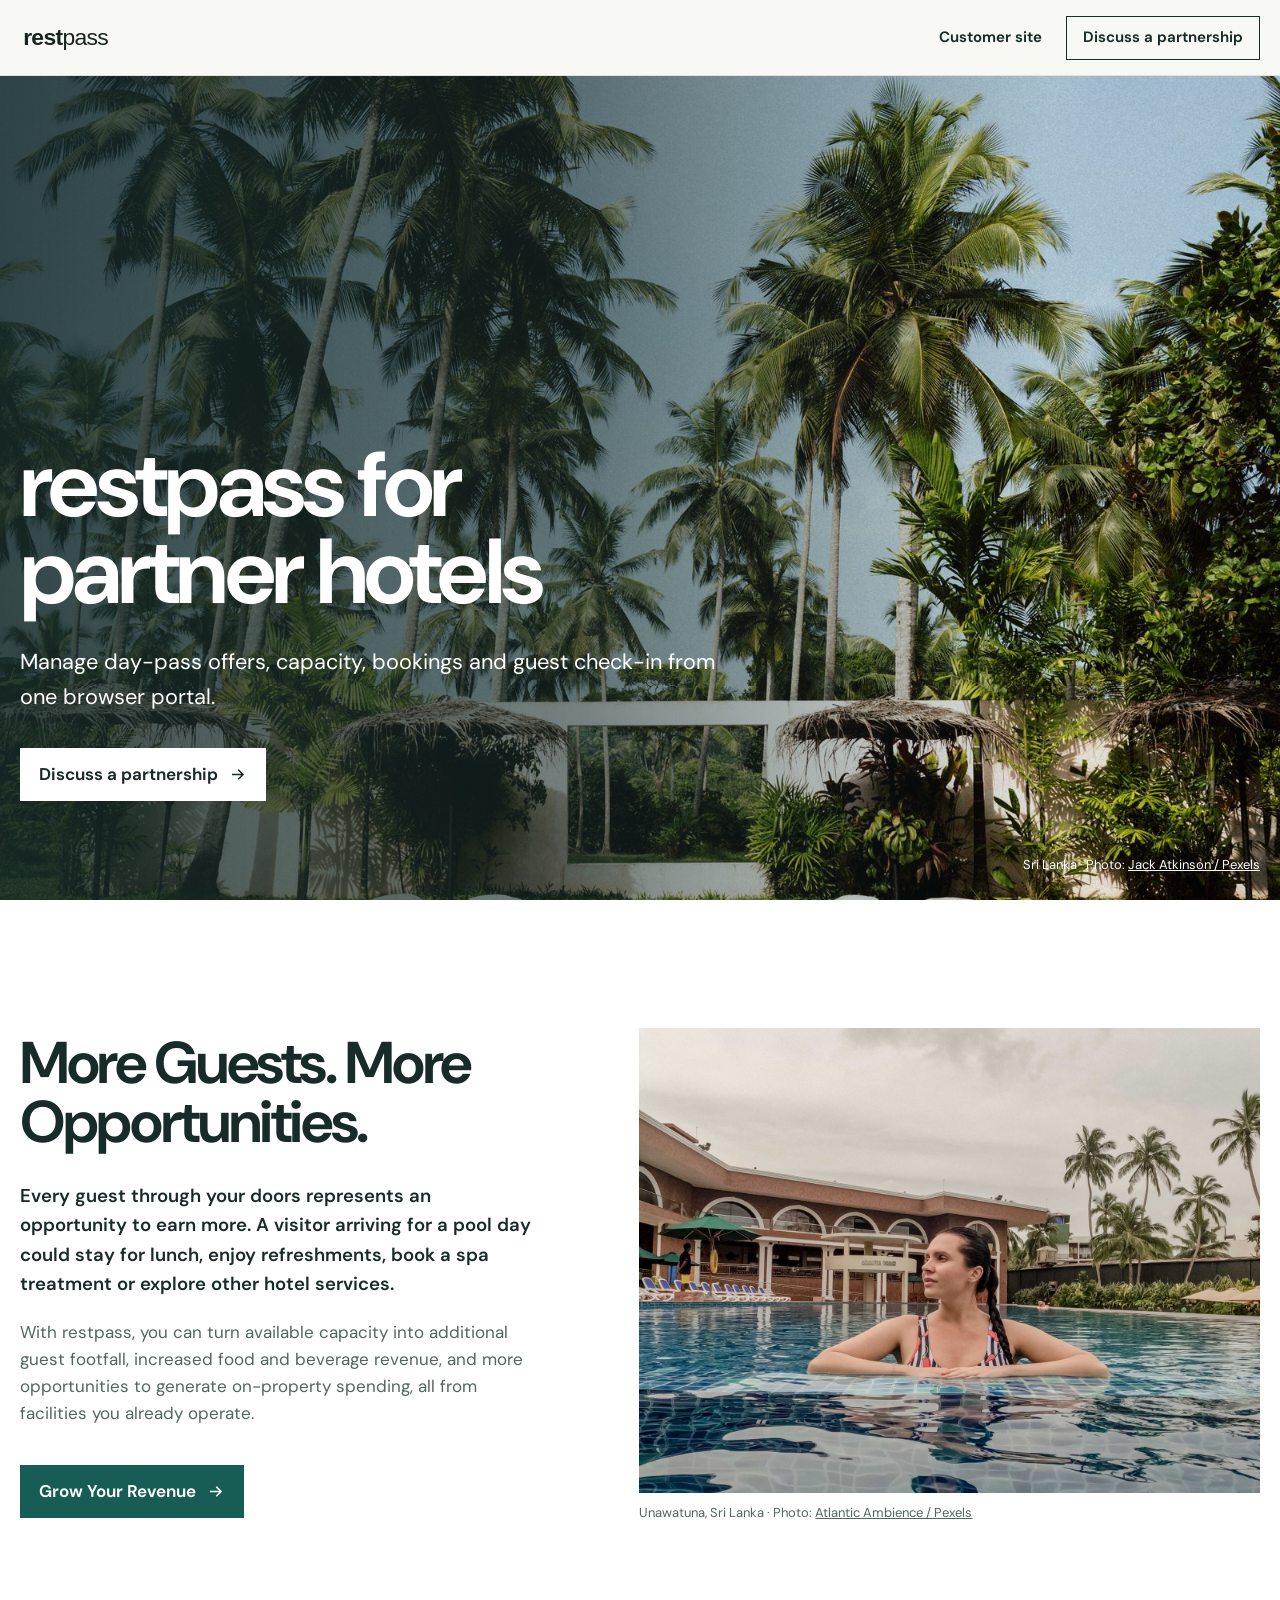
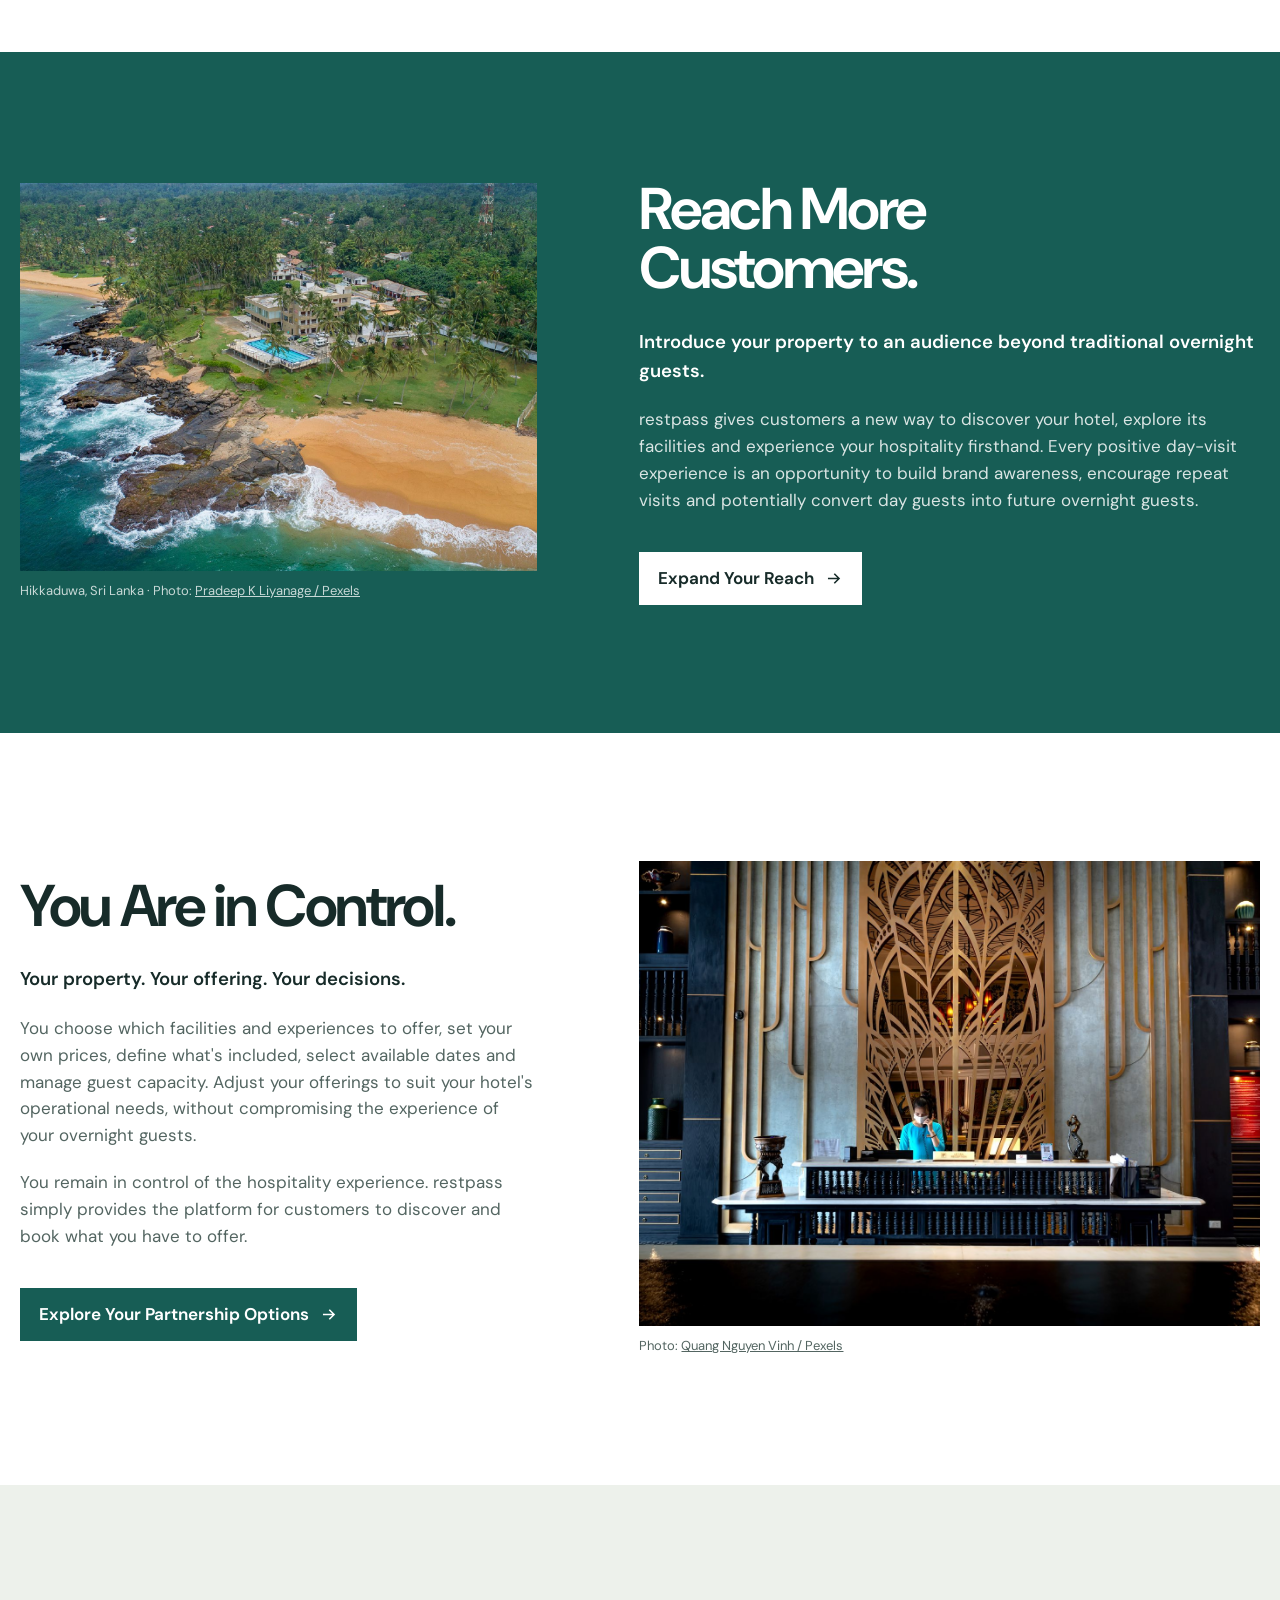
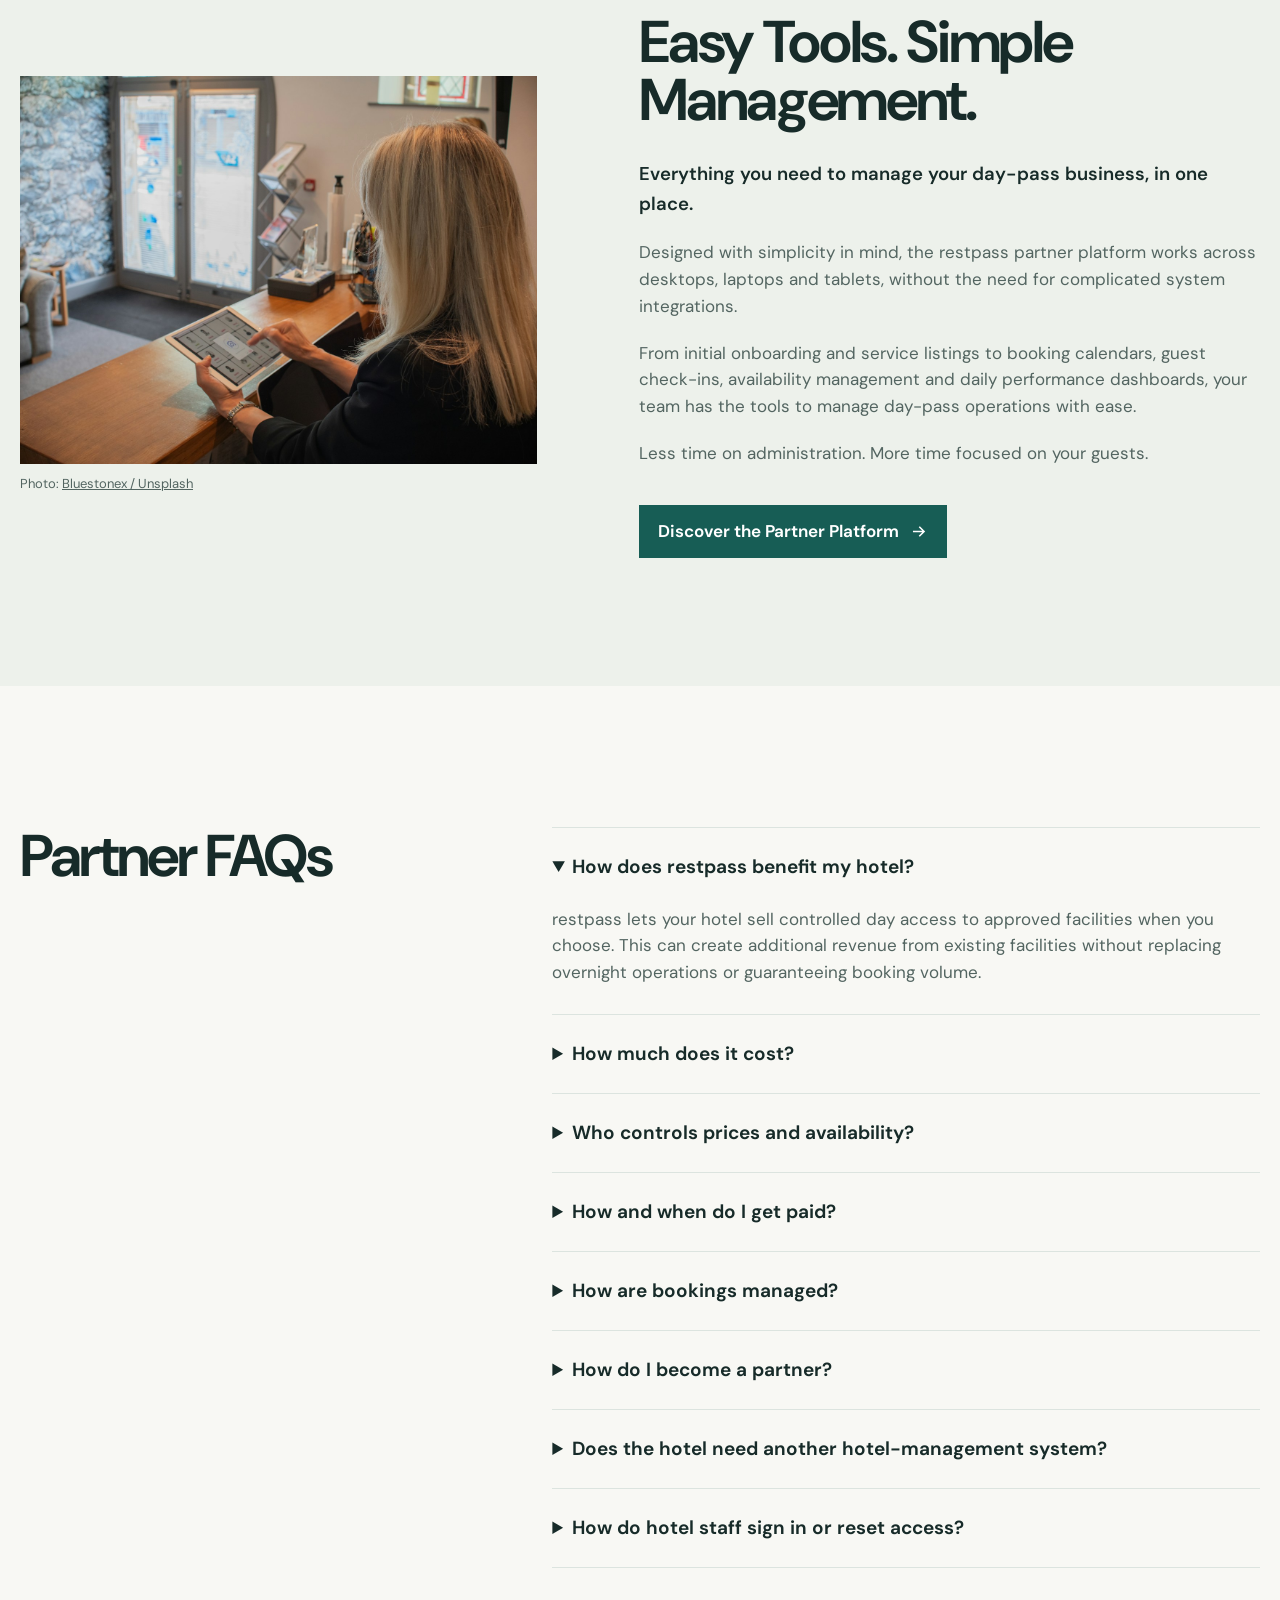
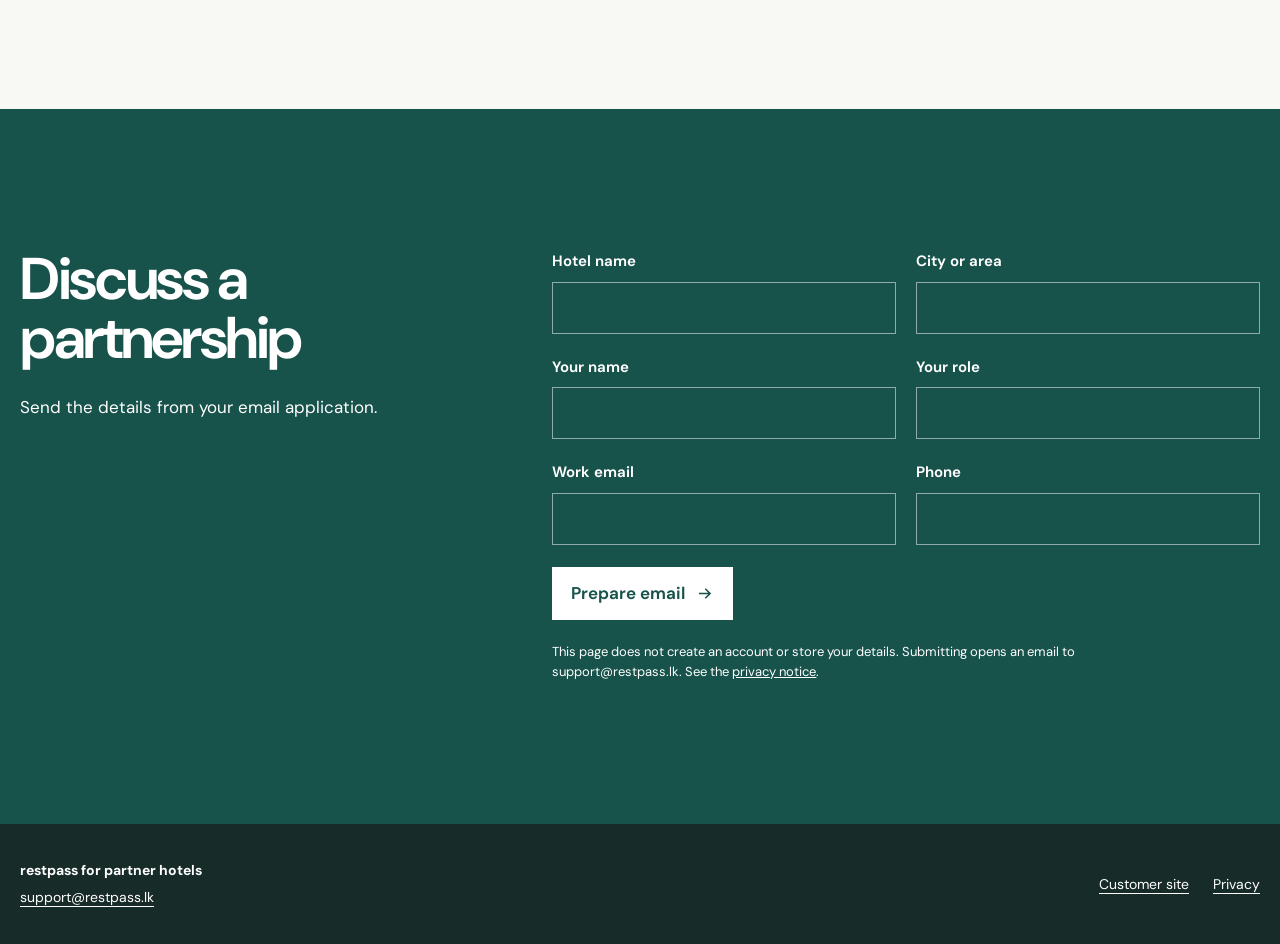
==== commit 5d45f8bb: "chore: publish RestPass support email address" ====
--- a/partners/index.html
+++ b/partners/index.html
@@ -152,7 +152,7 @@
           <button class="partner-button partner-button--light" type="submit">Prepare email
             <svg viewBox="0 0 24 24" fill="none" stroke="currentColor" stroke-width="2" aria-hidden="true"><path d="M5 12h14M13 6l6 6-6 6"/></svg>
           </button>
-          <p class="partner-form-note">This page does not create an account or store your details. Submitting opens an email to connect@restpass.lk. See the <a href="/privacy.html">privacy notice</a>.</p>
+          <p class="partner-form-note">This page does not create an account or store your details. Submitting opens an email to support@restpass.lk. See the <a href="/privacy.html">privacy notice</a>.</p>
         </form>
       </section>
     </main>
@@ -160,7 +160,7 @@
     <footer class="partner-footer">
       <div>
         <strong>restpass for partner hotels</strong>
-        <a href="mailto:connect@restpass.lk">connect@restpass.lk</a>
+        <a href="mailto:support@restpass.lk">support@restpass.lk</a>
       </div>
       <nav aria-label="Partner footer navigation">
         <a href="/">Customer site</a>
@@ -186,7 +186,7 @@
         'Work email: ' + String(data.get('email') || '').trim(),
         'Phone: ' + String(data.get('phone') || '').trim()
       ].join('\n');
-      window.location.href = 'mailto:connect@restpass.lk?subject=' + encodeURIComponent('Hotel partnership enquiry: ' + hotelName) + '&body=' + encodeURIComponent(body);
+      window.location.href = 'mailto:support@restpass.lk?subject=' + encodeURIComponent('Hotel partnership enquiry: ' + hotelName) + '&body=' + encodeURIComponent(body);
     });
 
     if (window.matchMedia('(prefers-reduced-motion: no-preference)').matches && 'IntersectionObserver' in window) {
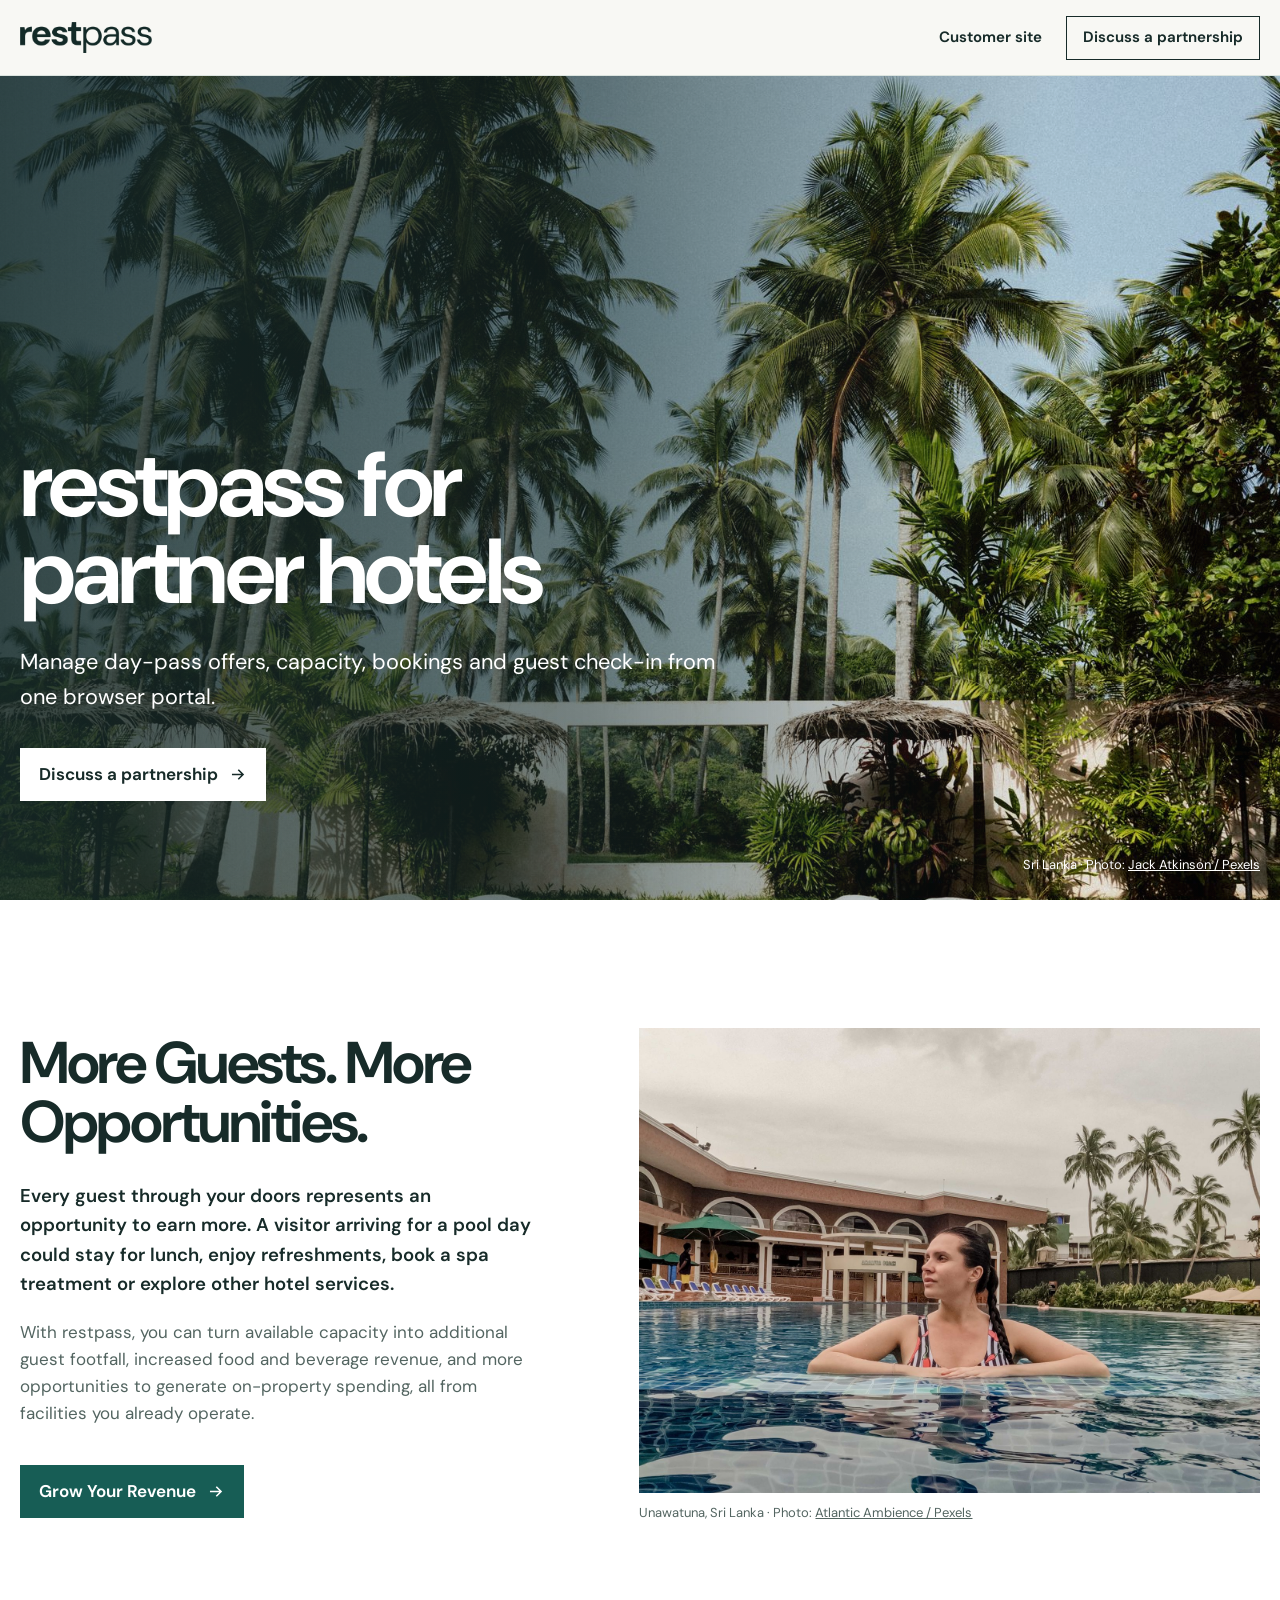
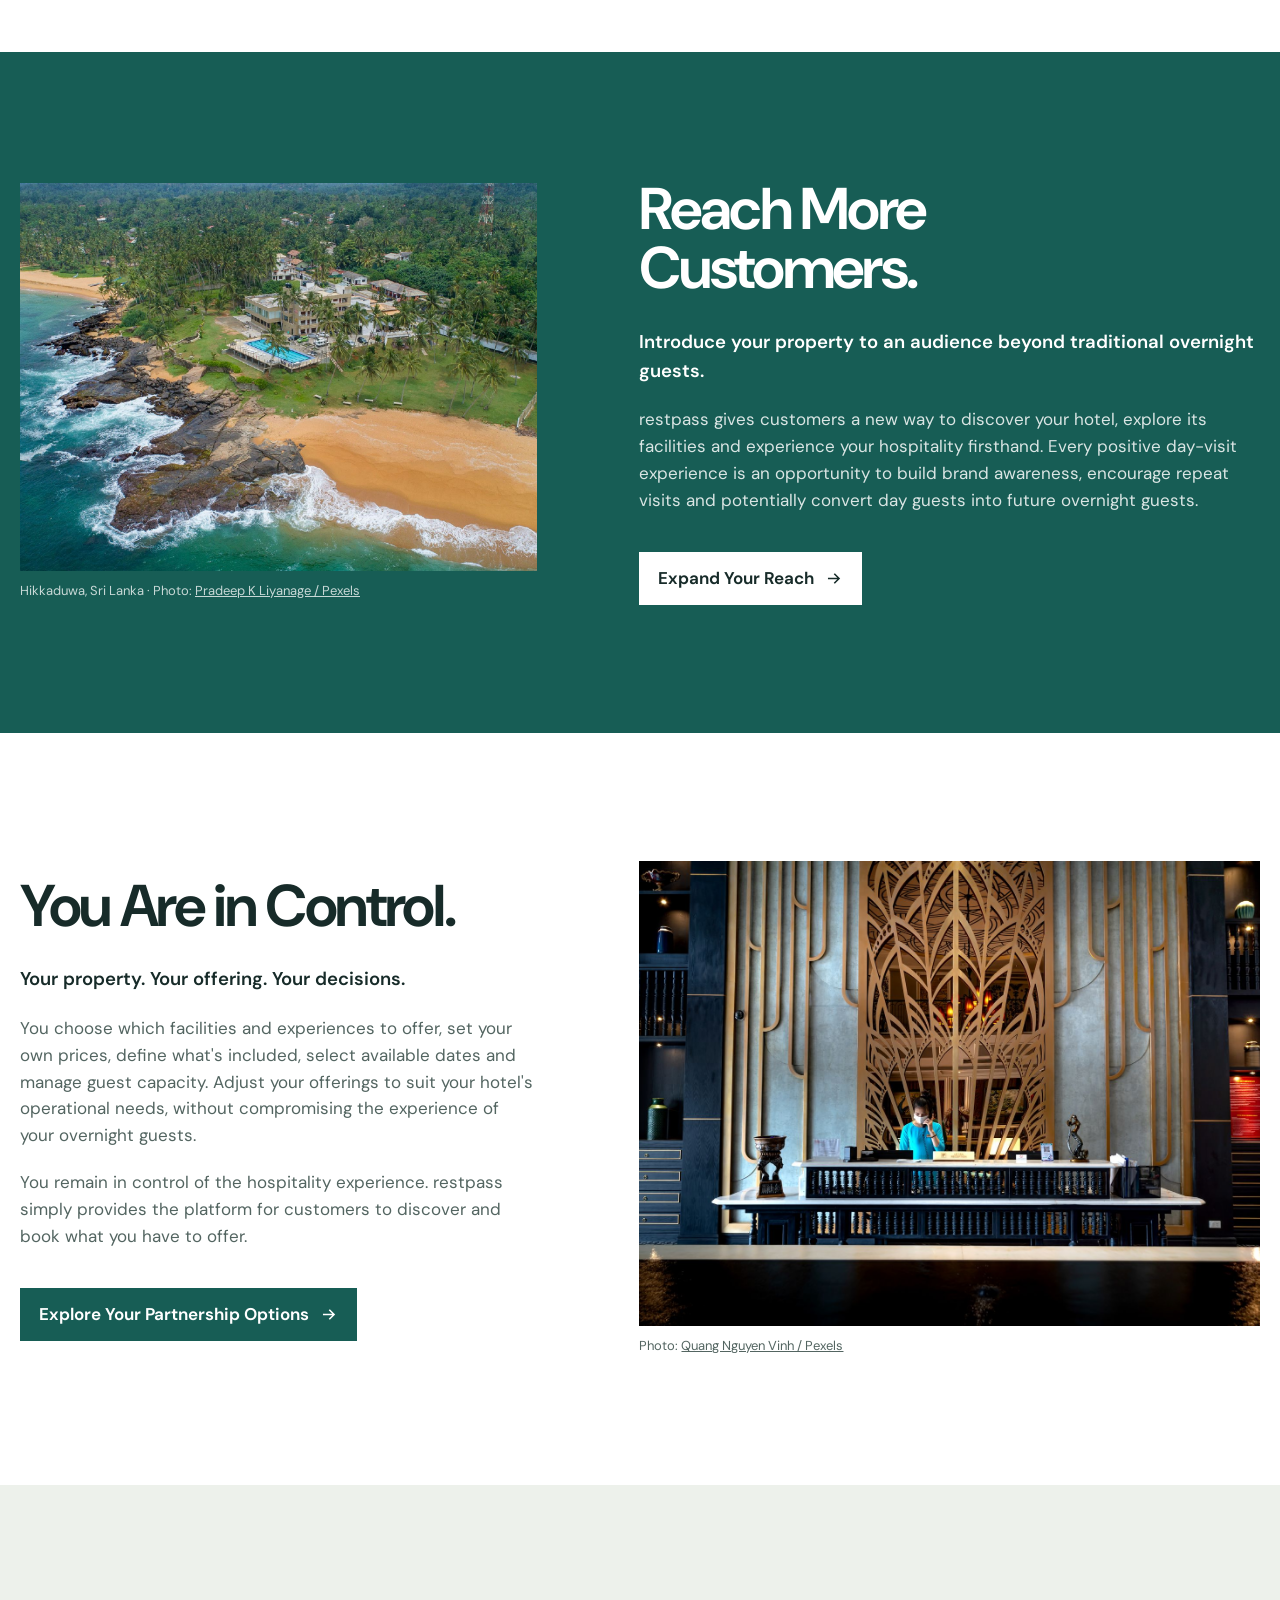
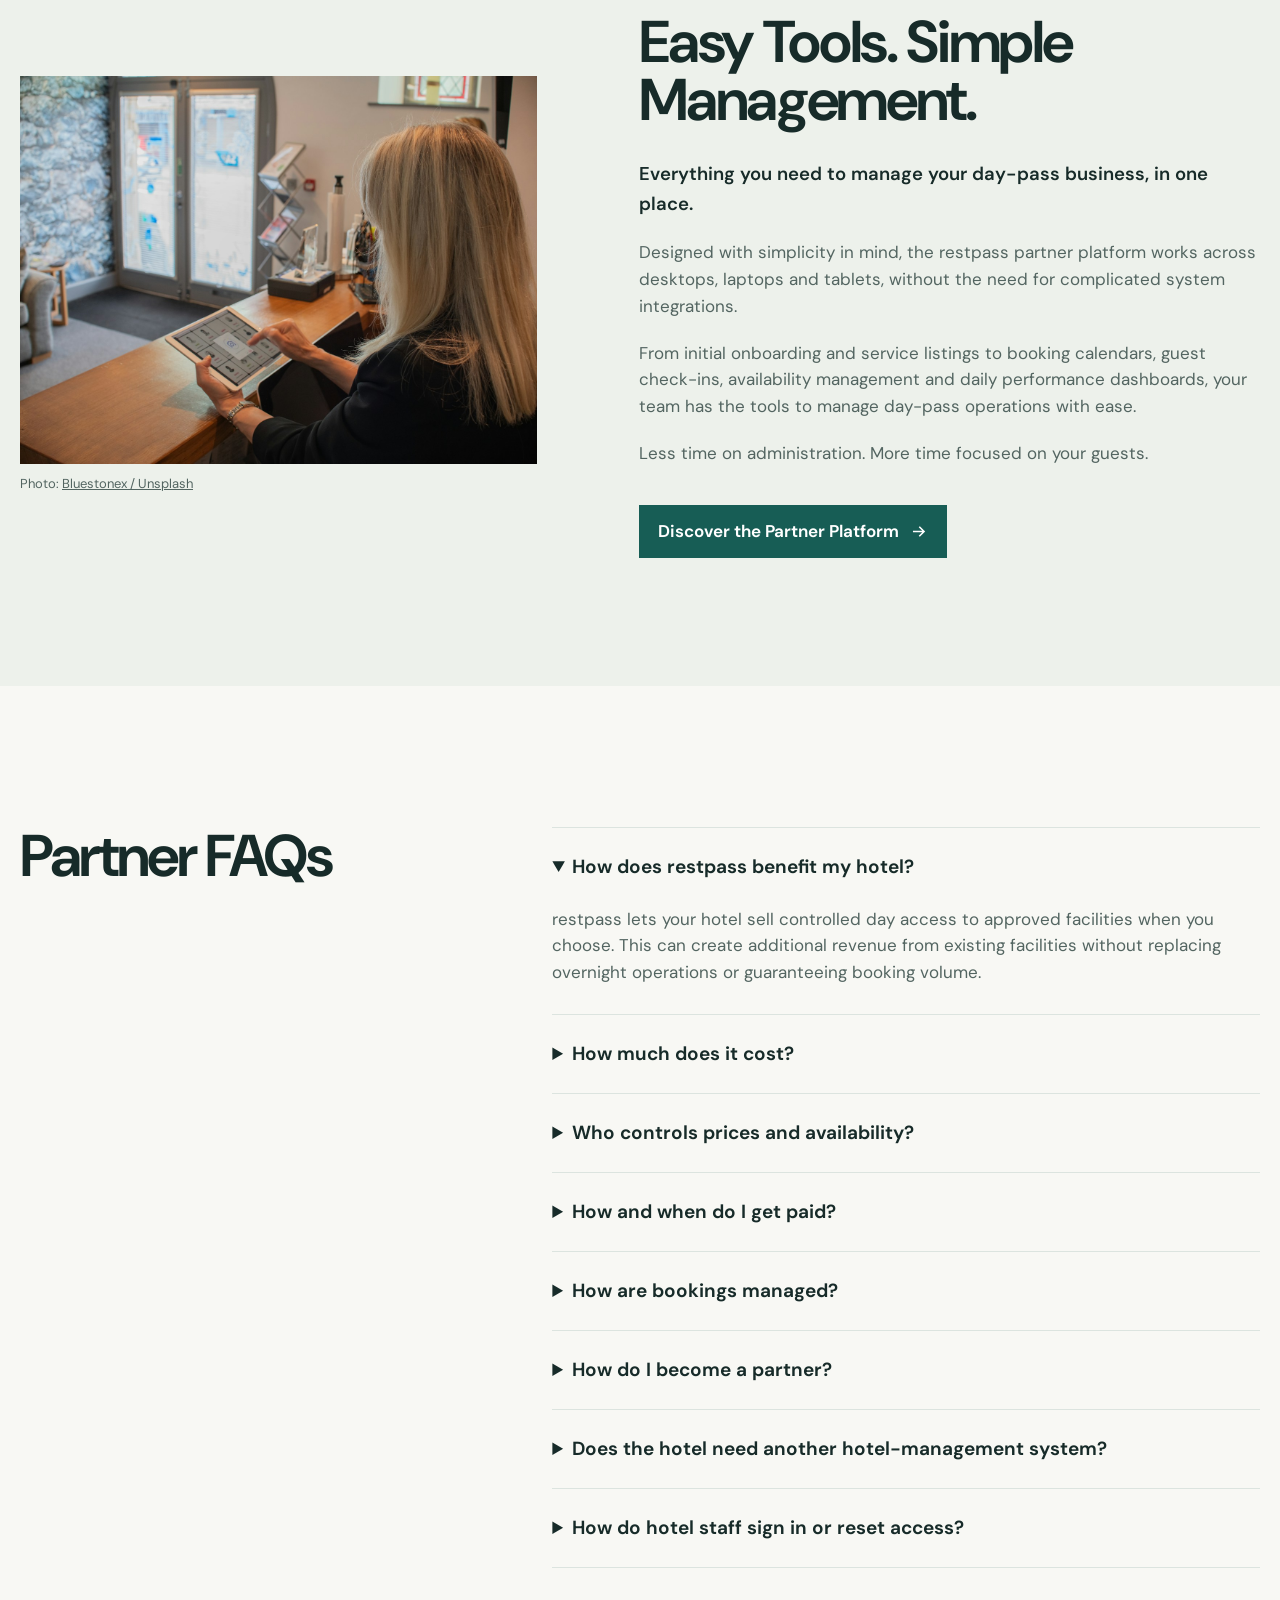
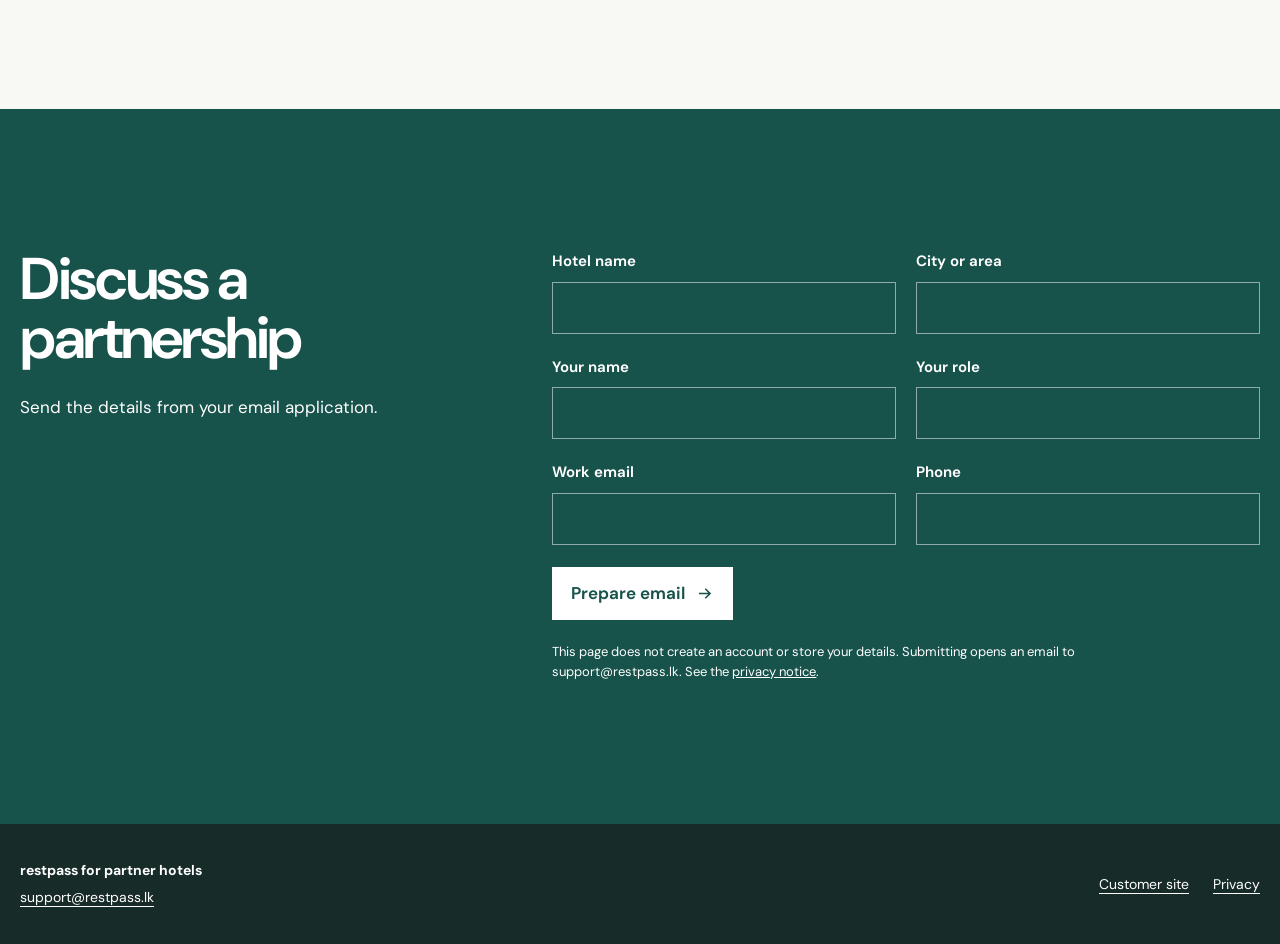
==== commit c8fd5978: "fix: unify public wordmark assets" ====
--- a/partners/index.html
+++ b/partners/index.html
@@ -12,7 +12,7 @@
   <meta property="og:image:alt" content="Palm-lined garden at a resort in Sri Lanka">
   <meta property="og:url" content="https://www.restpass.lk/partners/">
   <link rel="canonical" href="https://www.restpass.lk/partners/">
-  <link rel="icon" href="data:image/svg+xml,%3Csvg xmlns='http://www.w3.org/2000/svg' viewBox='0 0 64 64'%3E%3Crect width='64' height='64' rx='14' fill='%23175d55'/%3E%3Ctext x='32' y='43' text-anchor='middle' font-family='Arial,sans-serif' font-size='35' font-weight='700' fill='white'%3Er%3C/text%3E%3C/svg%3E">
+  <link rel="icon" type="image/png" href="../assets/restpass-wordmark.png">
   <title>restpass for partner hotels</title>
   <link rel="preconnect" href="https://fonts.googleapis.com">
   <link rel="preconnect" href="https://fonts.gstatic.com" crossorigin>
@@ -24,7 +24,7 @@
   <div class="partner-shell" id="partner-top">
     <header class="partner-header">
       <a class="partner-wordmark" href="/" aria-label="restpass home">
-        <img src="assets/restpass-wordmark.svg" width="760" height="180" alt="restpass">
+        <img src="../assets/restpass-wordmark.png" width="756" height="180" alt="restpass">
       </a>
       <nav class="partner-nav" aria-label="Hotel partner navigation">
         <a class="partner-nav__secondary" href="/">Customer site</a>
